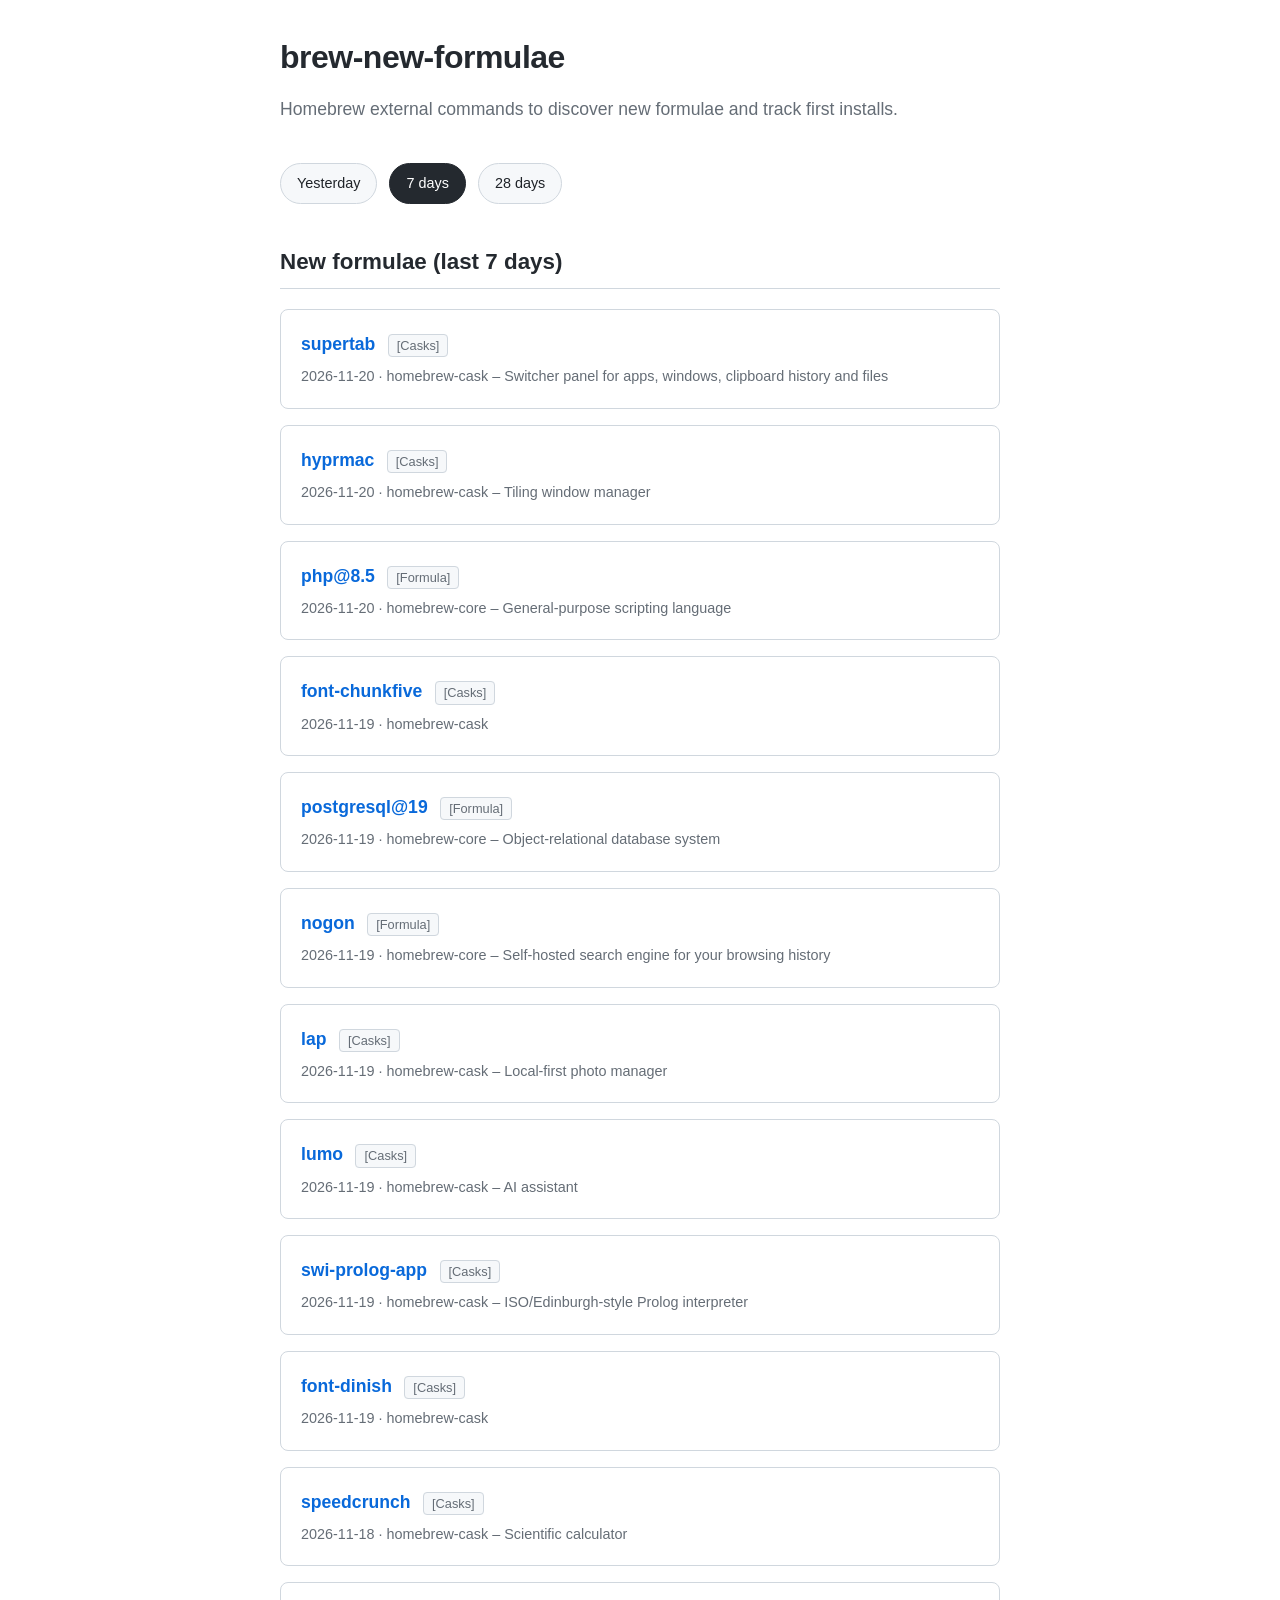
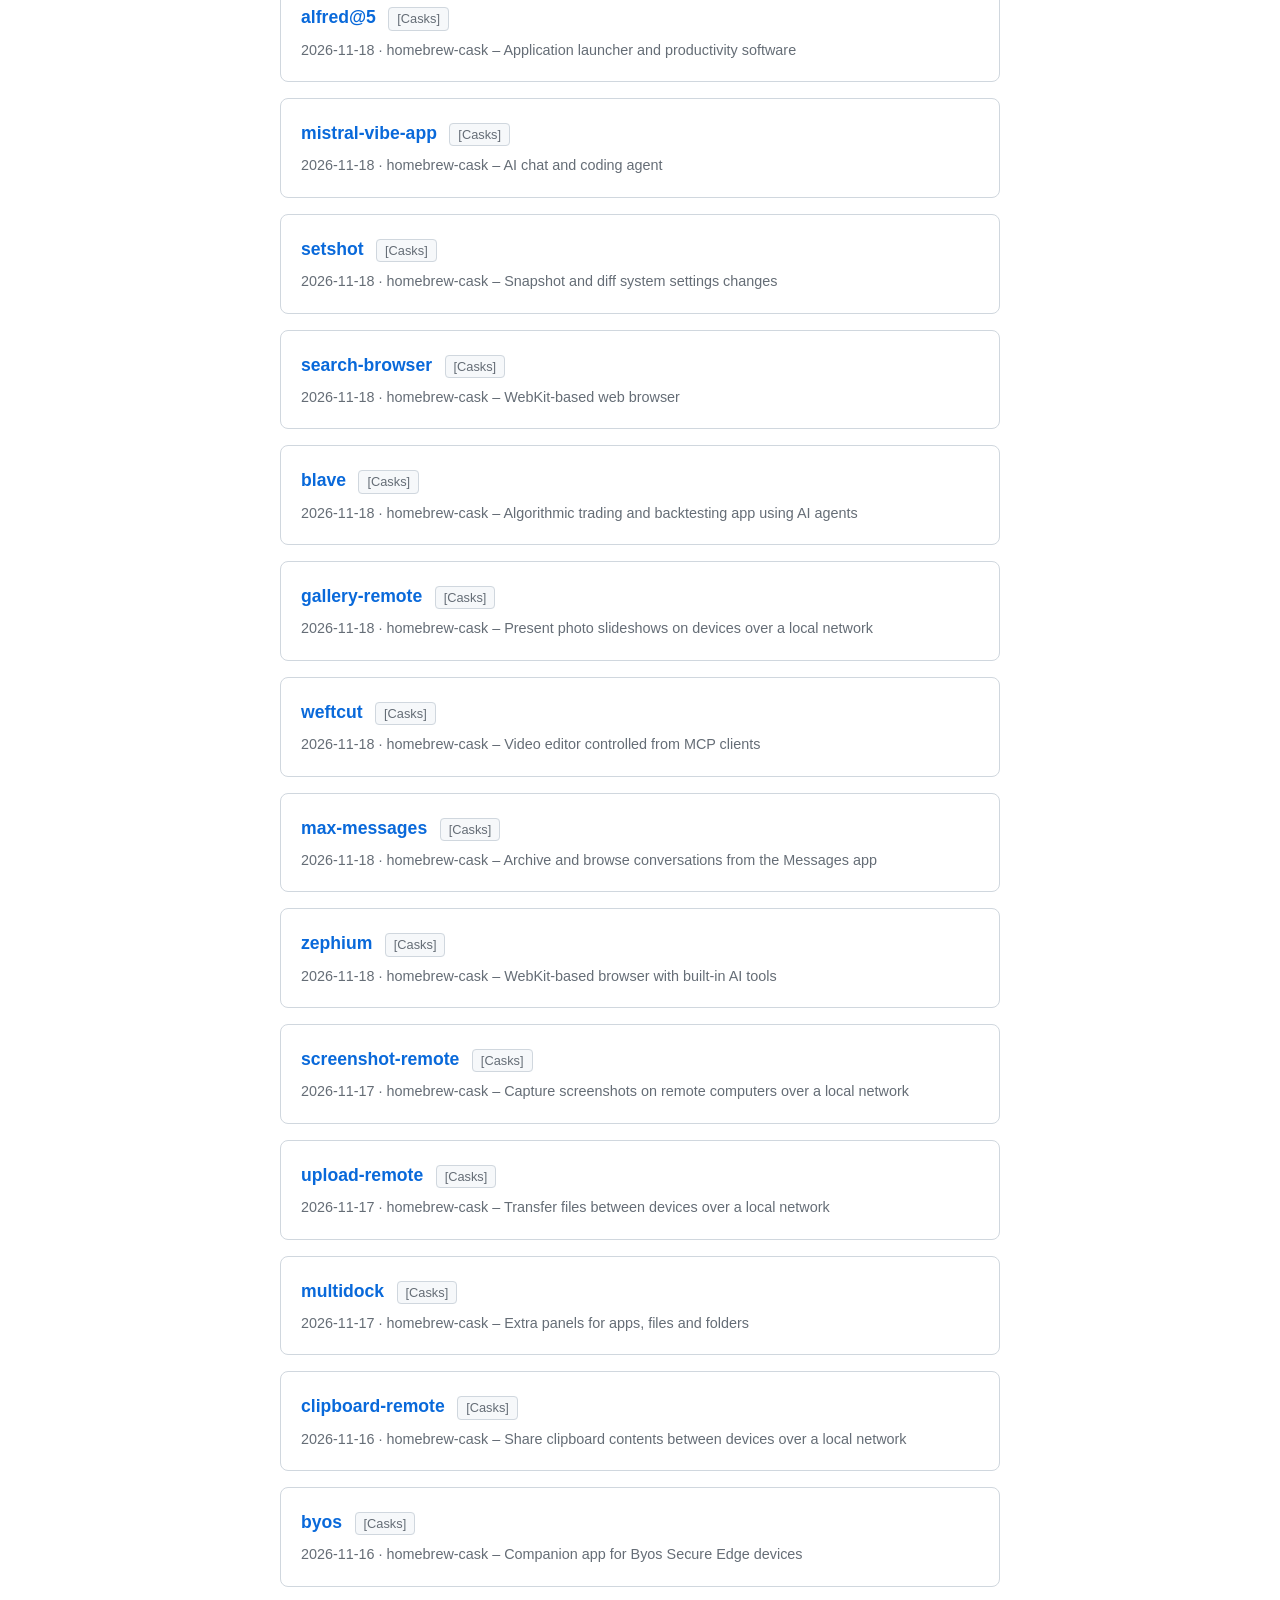
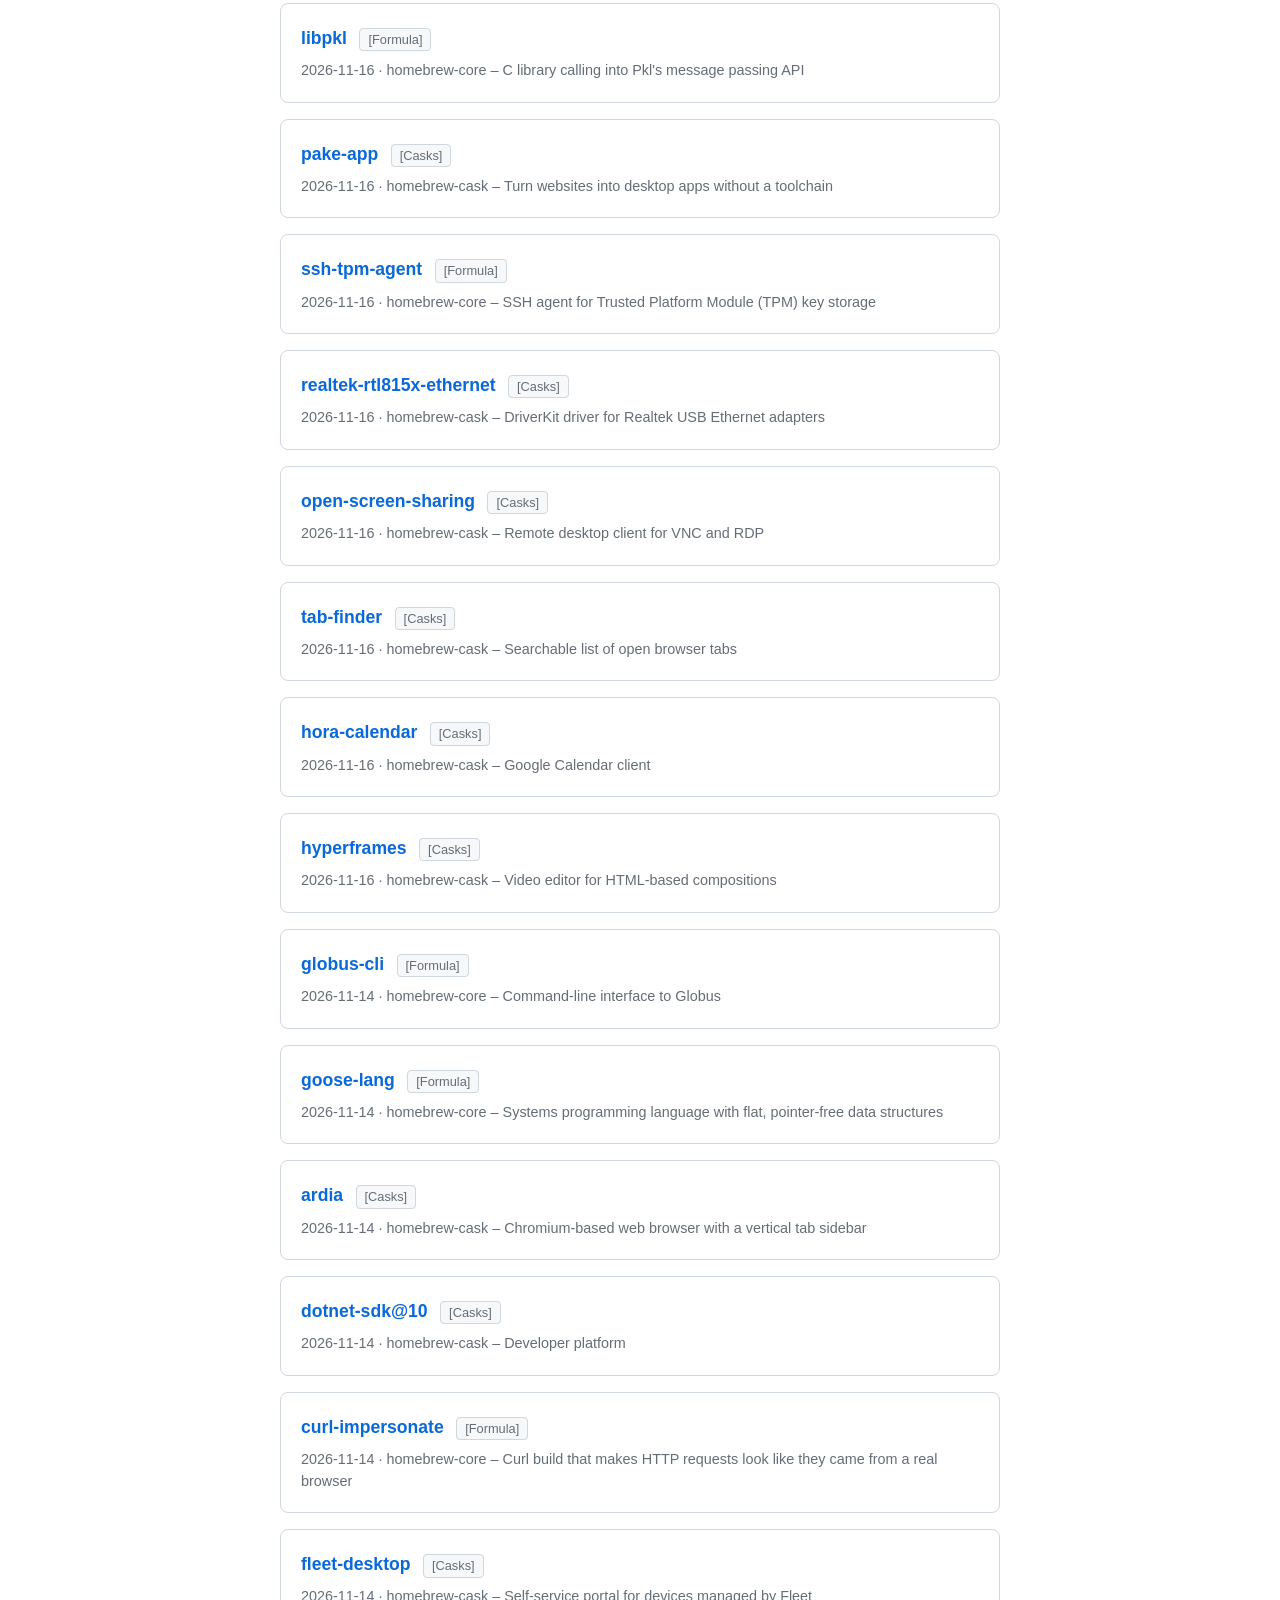
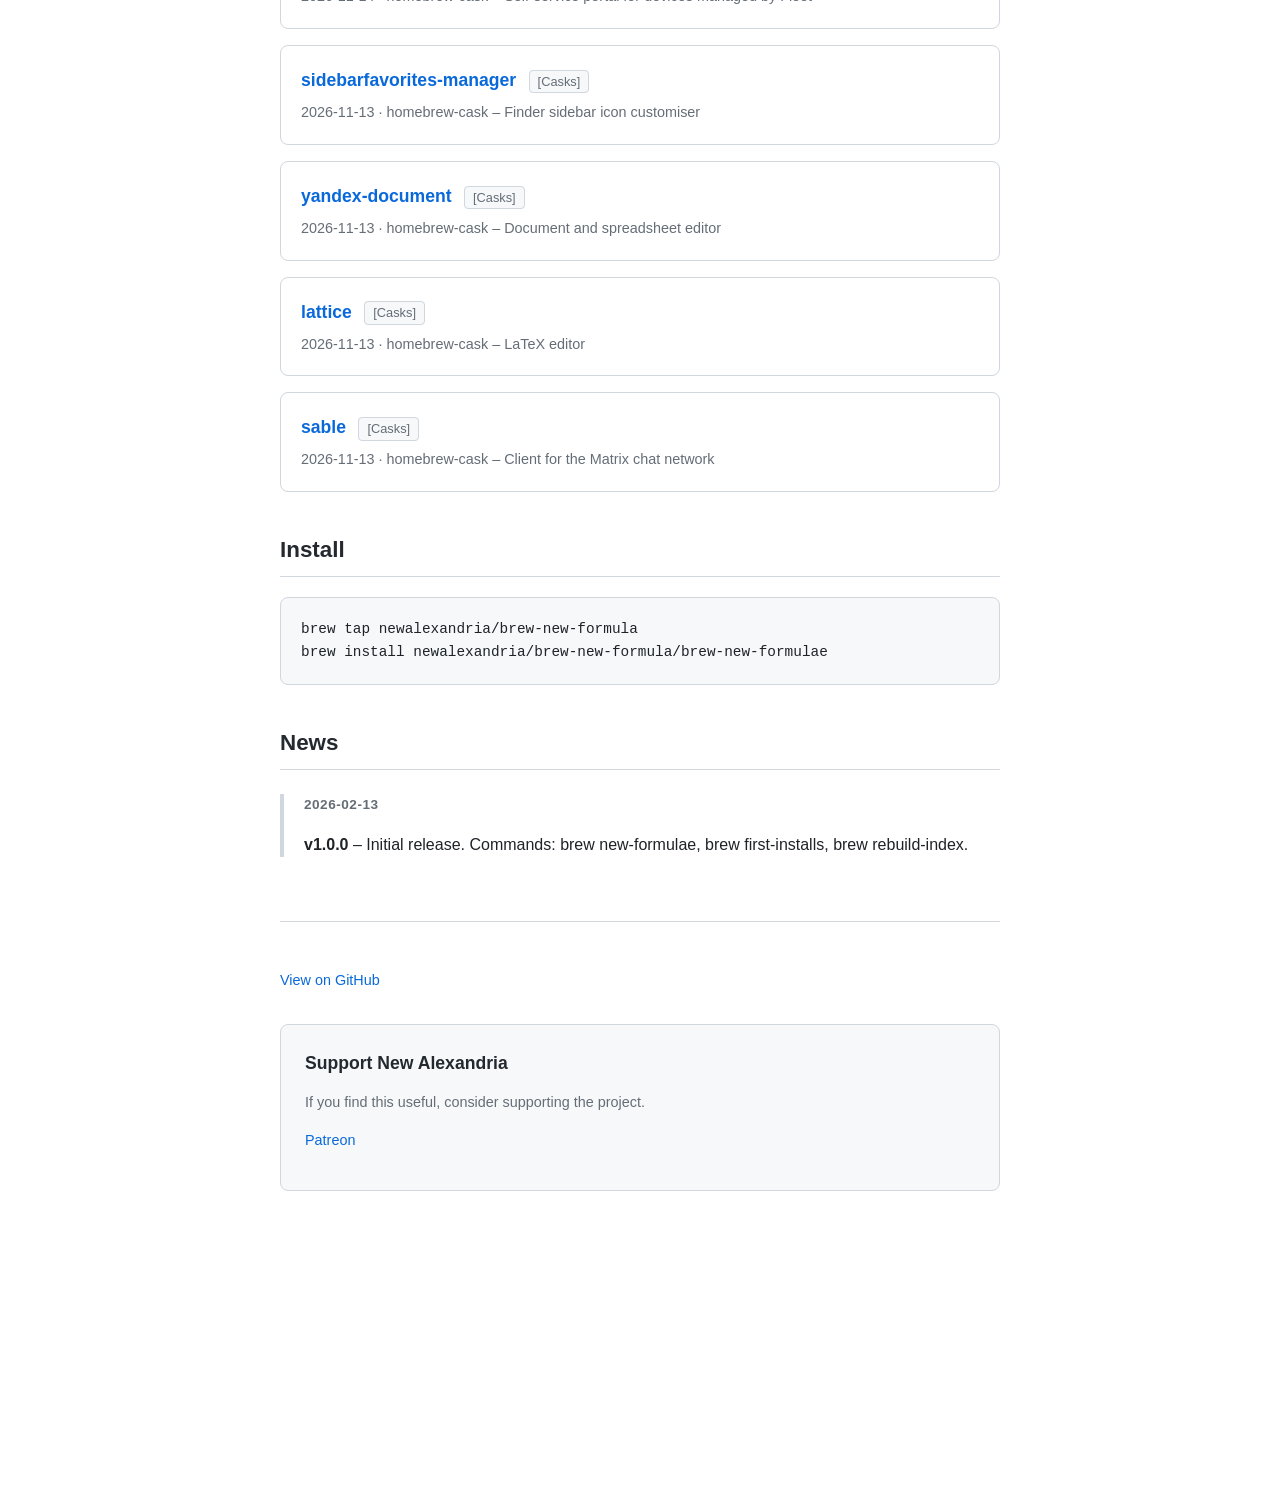
==== docs/index.html @ fc730d13 "chore(docs): rebuild microsite pages (7d / 28d / yesterday)" ====
<!DOCTYPE html>
<html lang="en">
<head>
  <meta charset="UTF-8">
  <meta name="viewport" content="width=device-width, initial-scale=1.0">
  <title>New formulae (last 7 days) – brew-new-formulae – New Alexandria</title>
  <link rel="alternate" type="application/rss+xml" title="brew-new-formulae News" href="feed.xml">
  <link rel="stylesheet" href="style.css">
</head>
<body>
  <div class="container">
    <header>
      <h1>brew-new-formulae</h1>
      <p class="subtitle">Homebrew external commands to discover new formulae and track first installs.</p>
    </header>

    <nav class="nav" aria-label="New formulae by period">
      <a href="yesterday.html">Yesterday</a>
      <a href="index.html" aria-current="page">7 days</a>
      <a href="28-days.html">28 days</a>
    </nav>

    <h2>New formulae (last 7 days)</h2>
    <div class="formula-list">
      <div class="formula-item"><a href="https://noteifyapp.com/supertab/" class="formula-name" rel="noopener noreferrer">supertab</a> <a href="https://github.com/Homebrew/homebrew-cask" class="formula-tap" rel="noopener noreferrer">[Casks]</a><div class="formula-meta">2026-11-20 · homebrew-cask – Switcher panel for apps, windows, clipboard history and files</div></div>
<div class="formula-item"><a href="https://hyprmac.app/" class="formula-name" rel="noopener noreferrer">hyprmac</a> <a href="https://github.com/Homebrew/homebrew-cask" class="formula-tap" rel="noopener noreferrer">[Casks]</a><div class="formula-meta">2026-11-20 · homebrew-cask – Tiling window manager</div></div>
<div class="formula-item"><a href="https://www.php.net/" class="formula-name" rel="noopener noreferrer">php@8.5</a> <a href="https://github.com/Homebrew/homebrew-core" class="formula-tap" rel="noopener noreferrer">[Formula]</a><div class="formula-meta">2026-11-20 · homebrew-core – General-purpose scripting language</div></div>
<div class="formula-item"><a href="https://www.theleagueofmoveabletype.com/chunk" class="formula-name" rel="noopener noreferrer">font-chunkfive</a> <a href="https://github.com/Homebrew/homebrew-cask" class="formula-tap" rel="noopener noreferrer">[Casks]</a><div class="formula-meta">2026-11-19 · homebrew-cask</div></div>
<div class="formula-item"><a href="https://www.postgresql.org/" class="formula-name" rel="noopener noreferrer">postgresql@19</a> <a href="https://github.com/Homebrew/homebrew-core" class="formula-tap" rel="noopener noreferrer">[Formula]</a><div class="formula-meta">2026-11-19 · homebrew-core – Object-relational database system</div></div>
<div class="formula-item"><a href="https://nogon.eu/" class="formula-name" rel="noopener noreferrer">nogon</a> <a href="https://github.com/Homebrew/homebrew-core" class="formula-tap" rel="noopener noreferrer">[Formula]</a><div class="formula-meta">2026-11-19 · homebrew-core – Self-hosted search engine for your browsing history</div></div>
<div class="formula-item"><a href="https://julyx10.github.io/lap/" class="formula-name" rel="noopener noreferrer">lap</a> <a href="https://github.com/Homebrew/homebrew-cask" class="formula-tap" rel="noopener noreferrer">[Casks]</a><div class="formula-meta">2026-11-19 · homebrew-cask – Local-first photo manager</div></div>
<div class="formula-item"><a href="https://proton.me/lumo" class="formula-name" rel="noopener noreferrer">lumo</a> <a href="https://github.com/Homebrew/homebrew-cask" class="formula-tap" rel="noopener noreferrer">[Casks]</a><div class="formula-meta">2026-11-19 · homebrew-cask – AI assistant</div></div>
<div class="formula-item"><a href="https://www.swi-prolog.org/" class="formula-name" rel="noopener noreferrer">swi-prolog-app</a> <a href="https://github.com/Homebrew/homebrew-cask" class="formula-tap" rel="noopener noreferrer">[Casks]</a><div class="formula-meta">2026-11-19 · homebrew-cask – ISO/Edinburgh-style Prolog interpreter</div></div>
<div class="formula-item"><a href="https://github.com/playbeing/dinish" class="formula-name" rel="noopener noreferrer">font-dinish</a> <a href="https://github.com/Homebrew/homebrew-cask" class="formula-tap" rel="noopener noreferrer">[Casks]</a><div class="formula-meta">2026-11-19 · homebrew-cask</div></div>
<div class="formula-item"><a href="https://speedcrunch.org/" class="formula-name" rel="noopener noreferrer">speedcrunch</a> <a href="https://github.com/Homebrew/homebrew-cask" class="formula-tap" rel="noopener noreferrer">[Casks]</a><div class="formula-meta">2026-11-18 · homebrew-cask – Scientific calculator</div></div>
<div class="formula-item"><a href="https://www.alfredapp.com/" class="formula-name" rel="noopener noreferrer">alfred@5</a> <a href="https://github.com/Homebrew/homebrew-cask" class="formula-tap" rel="noopener noreferrer">[Casks]</a><div class="formula-meta">2026-11-18 · homebrew-cask – Application launcher and productivity software</div></div>
<div class="formula-item"><a href="https://mistral.ai/products/vibe/" class="formula-name" rel="noopener noreferrer">mistral-vibe-app</a> <a href="https://github.com/Homebrew/homebrew-cask" class="formula-tap" rel="noopener noreferrer">[Casks]</a><div class="formula-meta">2026-11-18 · homebrew-cask – AI chat and coding agent</div></div>
<div class="formula-item"><a href="https://tidbits.com/setshot/" class="formula-name" rel="noopener noreferrer">setshot</a> <a href="https://github.com/Homebrew/homebrew-cask" class="formula-tap" rel="noopener noreferrer">[Casks]</a><div class="formula-meta">2026-11-18 · homebrew-cask – Snapshot and diff system settings changes</div></div>
<div class="formula-item"><a href="https://officecommun.com/search" class="formula-name" rel="noopener noreferrer">search-browser</a> <a href="https://github.com/Homebrew/homebrew-cask" class="formula-tap" rel="noopener noreferrer">[Casks]</a><div class="formula-meta">2026-11-18 · homebrew-cask – WebKit-based web browser</div></div>
<div class="formula-item"><a href="https://blave.org/" class="formula-name" rel="noopener noreferrer">blave</a> <a href="https://github.com/Homebrew/homebrew-cask" class="formula-tap" rel="noopener noreferrer">[Casks]</a><div class="formula-meta">2026-11-18 · homebrew-cask – Algorithmic trading and backtesting app using AI agents</div></div>
<div class="formula-item"><a href="https://www.ntwind.com/remote/gallery.html" class="formula-name" rel="noopener noreferrer">gallery-remote</a> <a href="https://github.com/Homebrew/homebrew-cask" class="formula-tap" rel="noopener noreferrer">[Casks]</a><div class="formula-meta">2026-11-18 · homebrew-cask – Present photo slideshows on devices over a local network</div></div>
<div class="formula-item"><a href="https://weftcut.com/" class="formula-name" rel="noopener noreferrer">weftcut</a> <a href="https://github.com/Homebrew/homebrew-cask" class="formula-tap" rel="noopener noreferrer">[Casks]</a><div class="formula-meta">2026-11-18 · homebrew-cask – Video editor controlled from MCP clients</div></div>
<div class="formula-item"><a href="https://www.mothsoftware.com/content/content/maxmessages.php" class="formula-name" rel="noopener noreferrer">max-messages</a> <a href="https://github.com/Homebrew/homebrew-cask" class="formula-tap" rel="noopener noreferrer">[Casks]</a><div class="formula-meta">2026-11-18 · homebrew-cask – Archive and browse conversations from the Messages app</div></div>
<div class="formula-item"><a href="https://zephium.app/" class="formula-name" rel="noopener noreferrer">zephium</a> <a href="https://github.com/Homebrew/homebrew-cask" class="formula-tap" rel="noopener noreferrer">[Casks]</a><div class="formula-meta">2026-11-18 · homebrew-cask – WebKit-based browser with built-in AI tools</div></div>
<div class="formula-item"><a href="https://www.ntwind.com/remote/screenshot.html" class="formula-name" rel="noopener noreferrer">screenshot-remote</a> <a href="https://github.com/Homebrew/homebrew-cask" class="formula-tap" rel="noopener noreferrer">[Casks]</a><div class="formula-meta">2026-11-17 · homebrew-cask – Capture screenshots on remote computers over a local network</div></div>
<div class="formula-item"><a href="https://www.ntwind.com/remote/upload.html" class="formula-name" rel="noopener noreferrer">upload-remote</a> <a href="https://github.com/Homebrew/homebrew-cask" class="formula-tap" rel="noopener noreferrer">[Casks]</a><div class="formula-meta">2026-11-17 · homebrew-cask – Transfer files between devices over a local network</div></div>
<div class="formula-item"><a href="https://noteifyapp.com/multidock/" class="formula-name" rel="noopener noreferrer">multidock</a> <a href="https://github.com/Homebrew/homebrew-cask" class="formula-tap" rel="noopener noreferrer">[Casks]</a><div class="formula-meta">2026-11-17 · homebrew-cask – Extra panels for apps, files and folders</div></div>
<div class="formula-item"><a href="https://www.ntwind.com/remote/clipboard.html" class="formula-name" rel="noopener noreferrer">clipboard-remote</a> <a href="https://github.com/Homebrew/homebrew-cask" class="formula-tap" rel="noopener noreferrer">[Casks]</a><div class="formula-meta">2026-11-16 · homebrew-cask – Share clipboard contents between devices over a local network</div></div>
<div class="formula-item"><a href="https://www.byos.io/" class="formula-name" rel="noopener noreferrer">byos</a> <a href="https://github.com/Homebrew/homebrew-cask" class="formula-tap" rel="noopener noreferrer">[Casks]</a><div class="formula-meta">2026-11-16 · homebrew-cask – Companion app for Byos Secure Edge devices</div></div>
<div class="formula-item"><a href="https://pkl-lang.org/main/current/libpkl/index.html" class="formula-name" rel="noopener noreferrer">libpkl</a> <a href="https://github.com/Homebrew/homebrew-core" class="formula-tap" rel="noopener noreferrer">[Formula]</a><div class="formula-meta">2026-11-16 · homebrew-core – C library calling into Pkl&#x27;s message passing API</div></div>
<div class="formula-item"><a href="https://pake.run/" class="formula-name" rel="noopener noreferrer">pake-app</a> <a href="https://github.com/Homebrew/homebrew-cask" class="formula-tap" rel="noopener noreferrer">[Casks]</a><div class="formula-meta">2026-11-16 · homebrew-cask – Turn websites into desktop apps without a toolchain</div></div>
<div class="formula-item"><a href="https://github.com/Foxboron/ssh-tpm-agent" class="formula-name" rel="noopener noreferrer">ssh-tpm-agent</a> <a href="https://github.com/Homebrew/homebrew-core" class="formula-tap" rel="noopener noreferrer">[Formula]</a><div class="formula-meta">2026-11-16 · homebrew-core – SSH agent for Trusted Platform Module (TPM) key storage</div></div>
<div class="formula-item"><a href="https://www.realtek.com/Download/List?cate_id=585" class="formula-name" rel="noopener noreferrer">realtek-rtl815x-ethernet</a> <a href="https://github.com/Homebrew/homebrew-cask" class="formula-tap" rel="noopener noreferrer">[Casks]</a><div class="formula-meta">2026-11-16 · homebrew-cask – DriverKit driver for Realtek USB Ethernet adapters</div></div>
<div class="formula-item"><a href="https://github.com/nekohasekai/open-screen-sharing" class="formula-name" rel="noopener noreferrer">open-screen-sharing</a> <a href="https://github.com/Homebrew/homebrew-cask" class="formula-tap" rel="noopener noreferrer">[Casks]</a><div class="formula-meta">2026-11-16 · homebrew-cask – Remote desktop client for VNC and RDP</div></div>
<div class="formula-item"><a href="https://noteifyapp.com/tab-finder/" class="formula-name" rel="noopener noreferrer">tab-finder</a> <a href="https://github.com/Homebrew/homebrew-cask" class="formula-tap" rel="noopener noreferrer">[Casks]</a><div class="formula-meta">2026-11-16 · homebrew-cask – Searchable list of open browser tabs</div></div>
<div class="formula-item"><a href="https://horacal.app/" class="formula-name" rel="noopener noreferrer">hora-calendar</a> <a href="https://github.com/Homebrew/homebrew-cask" class="formula-tap" rel="noopener noreferrer">[Casks]</a><div class="formula-meta">2026-11-16 · homebrew-cask – Google Calendar client</div></div>
<div class="formula-item"><a href="https://hyperframes.heygen.com/" class="formula-name" rel="noopener noreferrer">hyperframes</a> <a href="https://github.com/Homebrew/homebrew-cask" class="formula-tap" rel="noopener noreferrer">[Casks]</a><div class="formula-meta">2026-11-16 · homebrew-cask – Video editor for HTML-based compositions</div></div>
<div class="formula-item"><a href="https://docs.globus.org/cli/" class="formula-name" rel="noopener noreferrer">globus-cli</a> <a href="https://github.com/Homebrew/homebrew-core" class="formula-tap" rel="noopener noreferrer">[Formula]</a><div class="formula-meta">2026-11-14 · homebrew-core – Command-line interface to Globus</div></div>
<div class="formula-item"><a href="https://aardappel.github.io/goose/" class="formula-name" rel="noopener noreferrer">goose-lang</a> <a href="https://github.com/Homebrew/homebrew-core" class="formula-tap" rel="noopener noreferrer">[Formula]</a><div class="formula-meta">2026-11-14 · homebrew-core – Systems programming language with flat, pointer-free data structures</div></div>
<div class="formula-item"><a href="https://ardia.dev/" class="formula-name" rel="noopener noreferrer">ardia</a> <a href="https://github.com/Homebrew/homebrew-cask" class="formula-tap" rel="noopener noreferrer">[Casks]</a><div class="formula-meta">2026-11-14 · homebrew-cask – Chromium-based web browser with a vertical tab sidebar</div></div>
<div class="formula-item"><a href="https://www.microsoft.com/net/core#macos" class="formula-name" rel="noopener noreferrer">dotnet-sdk@10</a> <a href="https://github.com/Homebrew/homebrew-cask" class="formula-tap" rel="noopener noreferrer">[Casks]</a><div class="formula-meta">2026-11-14 · homebrew-cask – Developer platform</div></div>
<div class="formula-item"><a href="https://curl-impersonate.readthedocs.io/" class="formula-name" rel="noopener noreferrer">curl-impersonate</a> <a href="https://github.com/Homebrew/homebrew-core" class="formula-tap" rel="noopener noreferrer">[Formula]</a><div class="formula-meta">2026-11-14 · homebrew-core – Curl build that makes HTTP requests look like they came from a real browser</div></div>
<div class="formula-item"><a href="https://fleetdm.com/guides/fleet-desktop" class="formula-name" rel="noopener noreferrer">fleet-desktop</a> <a href="https://github.com/Homebrew/homebrew-cask" class="formula-tap" rel="noopener noreferrer">[Casks]</a><div class="formula-meta">2026-11-14 · homebrew-cask – Self-service portal for devices managed by Fleet</div></div>
<div class="formula-item"><a href="https://github.com/ivg-design/SidebarFavorites" class="formula-name" rel="noopener noreferrer">sidebarfavorites-manager</a> <a href="https://github.com/Homebrew/homebrew-cask" class="formula-tap" rel="noopener noreferrer">[Casks]</a><div class="formula-meta">2026-11-13 · homebrew-cask – Finder sidebar icon customiser</div></div>
<div class="formula-item"><a href="https://360.yandex.ru/documents/desktop/" class="formula-name" rel="noopener noreferrer">yandex-document</a> <a href="https://github.com/Homebrew/homebrew-cask" class="formula-tap" rel="noopener noreferrer">[Casks]</a><div class="formula-meta">2026-11-13 · homebrew-cask – Document and spreadsheet editor</div></div>
<div class="formula-item"><a href="https://leo1oel.github.io/lattice/" class="formula-name" rel="noopener noreferrer">lattice</a> <a href="https://github.com/Homebrew/homebrew-cask" class="formula-tap" rel="noopener noreferrer">[Casks]</a><div class="formula-meta">2026-11-13 · homebrew-cask – LaTeX editor</div></div>
<div class="formula-item"><a href="https://sable.moe/" class="formula-name" rel="noopener noreferrer">sable</a> <a href="https://github.com/Homebrew/homebrew-cask" class="formula-tap" rel="noopener noreferrer">[Casks]</a><div class="formula-meta">2026-11-13 · homebrew-cask – Client for the Matrix chat network</div></div>
    </div>

    <h2>Install</h2>
    <pre><code>brew tap newalexandria/brew-new-formula
brew install newalexandria/brew-new-formula/brew-new-formulae</code></pre>

    <h2>News</h2>
    <div class="news-item">
      <span class="news-date">2026-02-13</span>
      <p><strong>v1.0.0</strong> – Initial release. Commands: <code>brew new-formulae</code>, <code>brew first-installs</code>, <code>brew rebuild-index</code>.</p>
    </div>

    <div class="footer">
      <p><a href="https://github.com/NewAlexandria/homebrew-brew-new-formula">View on GitHub</a></p>

      <div class="donate">
        <h3>Support New Alexandria</h3>
        <p>If you find this useful, consider supporting the project.</p>
        <p><a href="https://patreon.com/NewAlexandria">Patreon</a></p>
      </div>

      <div class="sponsor-card">
        <iframe src="https://github.com/sponsors/NewAlexandria/card" title="Sponsor NewAlexandria" height="225" width="600" style="border: 0; max-width: 100%;"></iframe>
      </div>
    </div>
  </div>
</body>
</html>
---- docs/style.css ----
:root {
  --bg-color: #ffffff;
  --text-color: #1f2328;
  --link-color: #0969da;
  --border-color: #d0d7de;
  --card-bg: #ffffff;
  --card-hover-bg: #f6f8fa;
  --meta-color: #656d76;
  --nav-bg: #f6f8fa;
  --nav-border: #d0d7de;
  --accent-color: #24292f;
}

@media (prefers-color-scheme: dark) {
  :root {
    --bg-color: #0d1117;
    --text-color: #c9d1d9;
    --link-color: #58a6ff;
    --border-color: #30363d;
    --card-bg: #161b22;
    --card-hover-bg: #21262d;
    --meta-color: #8b949e;
    --nav-bg: #161b22;
    --nav-border: #30363d;
    --accent-color: #f0f6fc;
  }
}

body {
  font-family: -apple-system, BlinkMacSystemFont, "Segoe UI", Helvetica, Arial, sans-serif, "Apple Color Emoji", "Segoe UI Emoji";
  background-color: var(--bg-color);
  color: var(--text-color);
  line-height: 1.6;
  margin: 0;
  padding: 0;
}

.container {
  max-width: 720px;
  margin: 0 auto;
  padding: 2rem 1.5rem;
}

header {
  margin-bottom: 2.5rem;
}

h1 {
  font-size: 2rem;
  font-weight: 600;
  margin: 0 0 0.75rem 0;
  color: var(--accent-color);
  letter-spacing: -0.5px;
}

.subtitle {
  font-size: 1.1rem;
  color: var(--meta-color);
  margin: 0;
}

h2 {
  font-size: 1.4rem;
  font-weight: 600;
  margin-top: 2.5rem;
  margin-bottom: 1.25rem;
  color: var(--accent-color);
  border-bottom: 1px solid var(--border-color);
  padding-bottom: 0.5rem;
}

a {
  color: var(--link-color);
  text-decoration: none;
}

a:hover {
  text-decoration: underline;
}

.nav {
  display: flex;
  gap: 0.75rem;
  margin: 2rem 0;
}

.nav a {
  padding: 0.5rem 1rem;
  border-radius: 2rem;
  background-color: var(--nav-bg);
  border: 1px solid var(--nav-border);
  color: var(--text-color);
  font-size: 0.9rem;
  font-weight: 500;
  transition: all 0.2s ease;
}

.nav a:hover {
  background-color: var(--card-hover-bg);
  border-color: var(--meta-color);
  text-decoration: none;
}

.nav a[aria-current="page"] {
  background-color: var(--accent-color);
  color: var(--bg-color);
  border-color: var(--accent-color);
}

.formula-item {
  background-color: var(--card-bg);
  border: 1px solid var(--border-color);
  border-radius: 8px;
  padding: 1.25rem;
  margin-bottom: 1rem;
  transition: box-shadow 0.2s, border-color 0.2s;
}

.formula-item:hover {
  border-color: var(--meta-color);
  box-shadow: 0 4px 12px rgba(0,0,0,0.05);
}

.formula-name {
  font-weight: 600;
  font-size: 1.1rem;
  color: var(--link-color);
}

.formula-tap {
  font-size: 0.8rem;
  color: var(--meta-color);
  margin-left: 0.5rem;
  background: var(--nav-bg);
  padding: 0.2rem 0.5rem;
  border-radius: 4px;
  border: 1px solid var(--border-color);
}

.formula-tap:hover {
  text-decoration: none;
  border-color: var(--meta-color);
}

.formula-meta {
  font-size: 0.9rem;
  color: var(--meta-color);
  margin-top: 0.5rem;
  line-height: 1.5;
}

pre {
  background-color: var(--nav-bg);
  border: 1px solid var(--border-color);
  padding: 1.25rem;
  border-radius: 8px;
  overflow-x: auto;
  font-family: ui-monospace, SFMono-Regular, SF Mono, Menlo, Consolas, Liberation Mono, monospace;
  font-size: 0.9rem;
  margin: 0;
}

code {
  font-family: inherit;
}

.news-item {
  border-left: 4px solid var(--border-color);
  padding-left: 1.25rem;
  margin: 1.5rem 0;
}

.news-date {
  font-weight: 600;
  color: var(--meta-color);
  font-size: 0.85rem;
  display: block;
  margin-bottom: 0.25rem;
  text-transform: uppercase;
  letter-spacing: 0.5px;
}

.footer {
  margin-top: 4rem;
  padding-top: 2rem;
  border-top: 1px solid var(--border-color);
  color: var(--meta-color);
  font-size: 0.9rem;
}

.donate {
  background-color: var(--card-hover-bg);
  padding: 1.5rem;
  border-radius: 8px;
  margin-top: 2rem;
  border: 1px solid var(--border-color);
}

.donate h3 {
  margin-top: 0;
  font-size: 1.1rem;
  margin-bottom: 0.5rem;
  color: var(--accent-color);
}

.sponsor-card {
  margin-top: 2rem;
  border-radius: 8px;
  overflow: hidden;
}
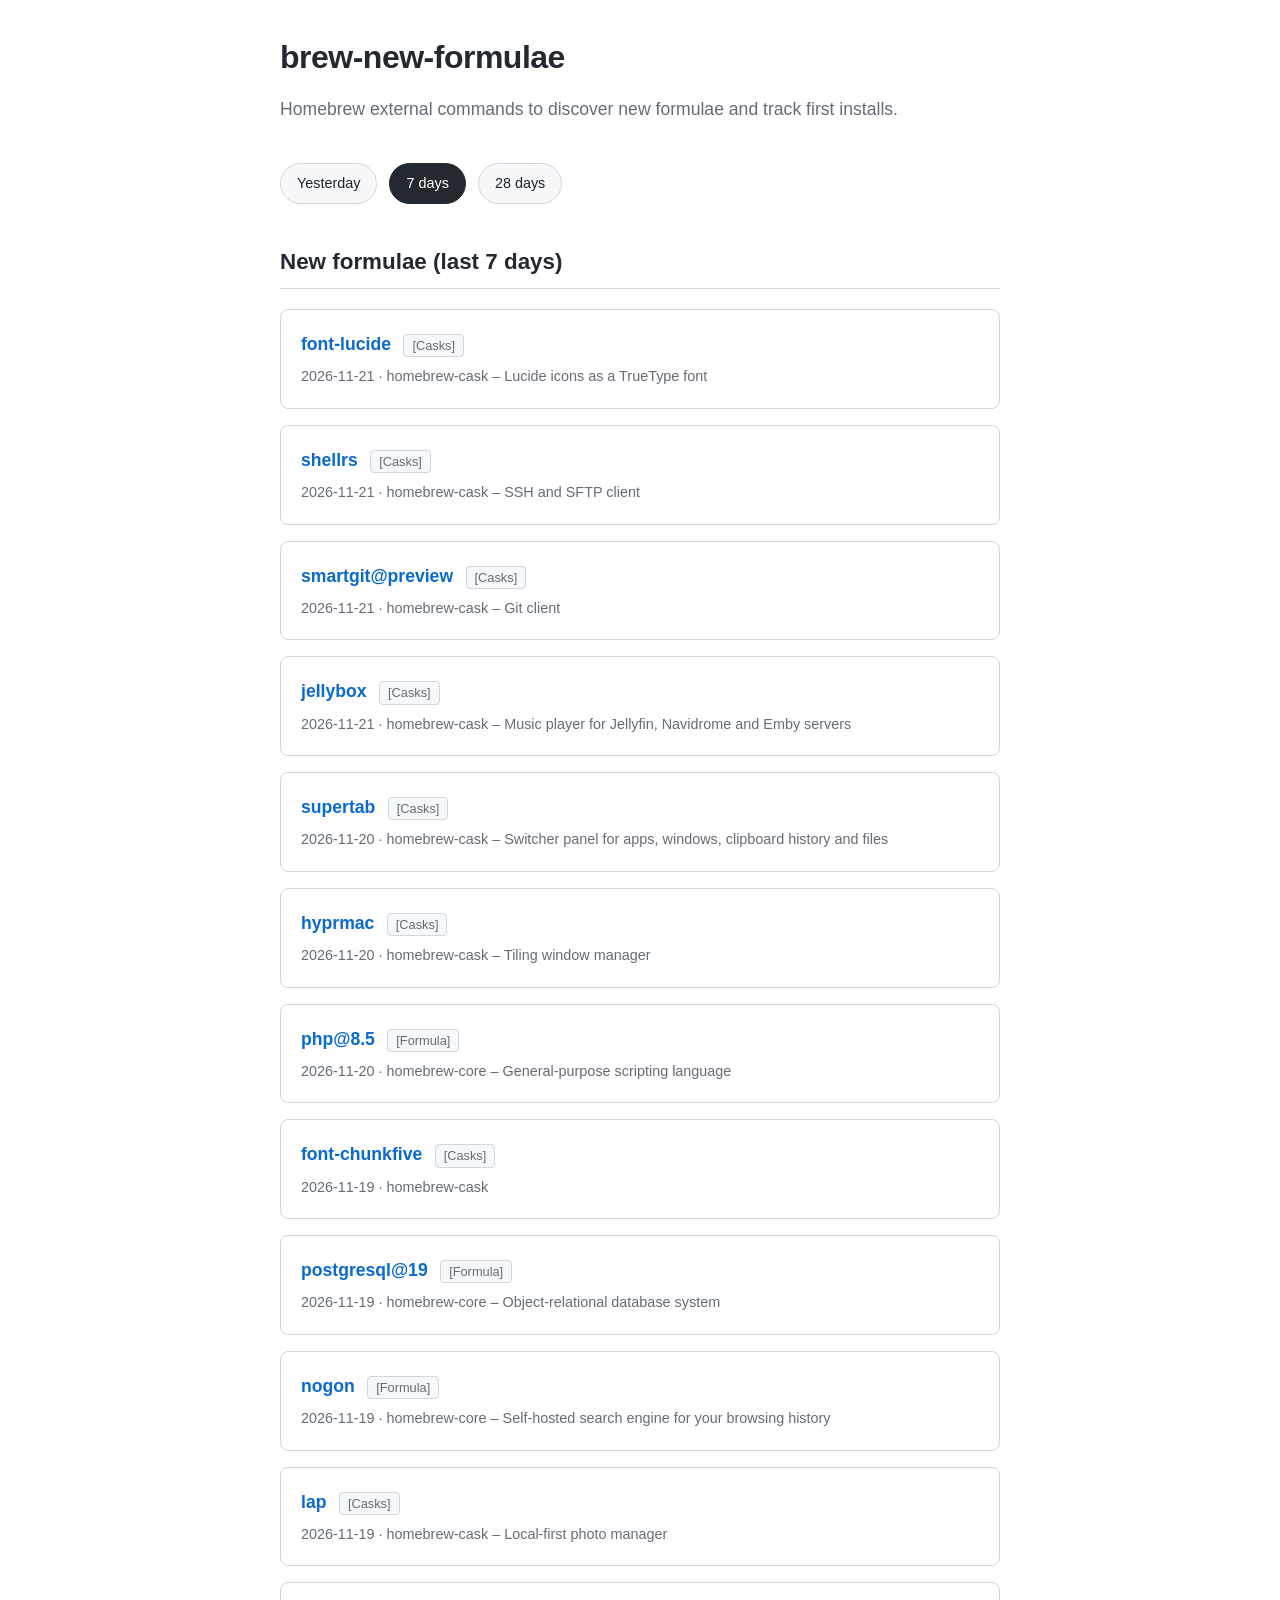
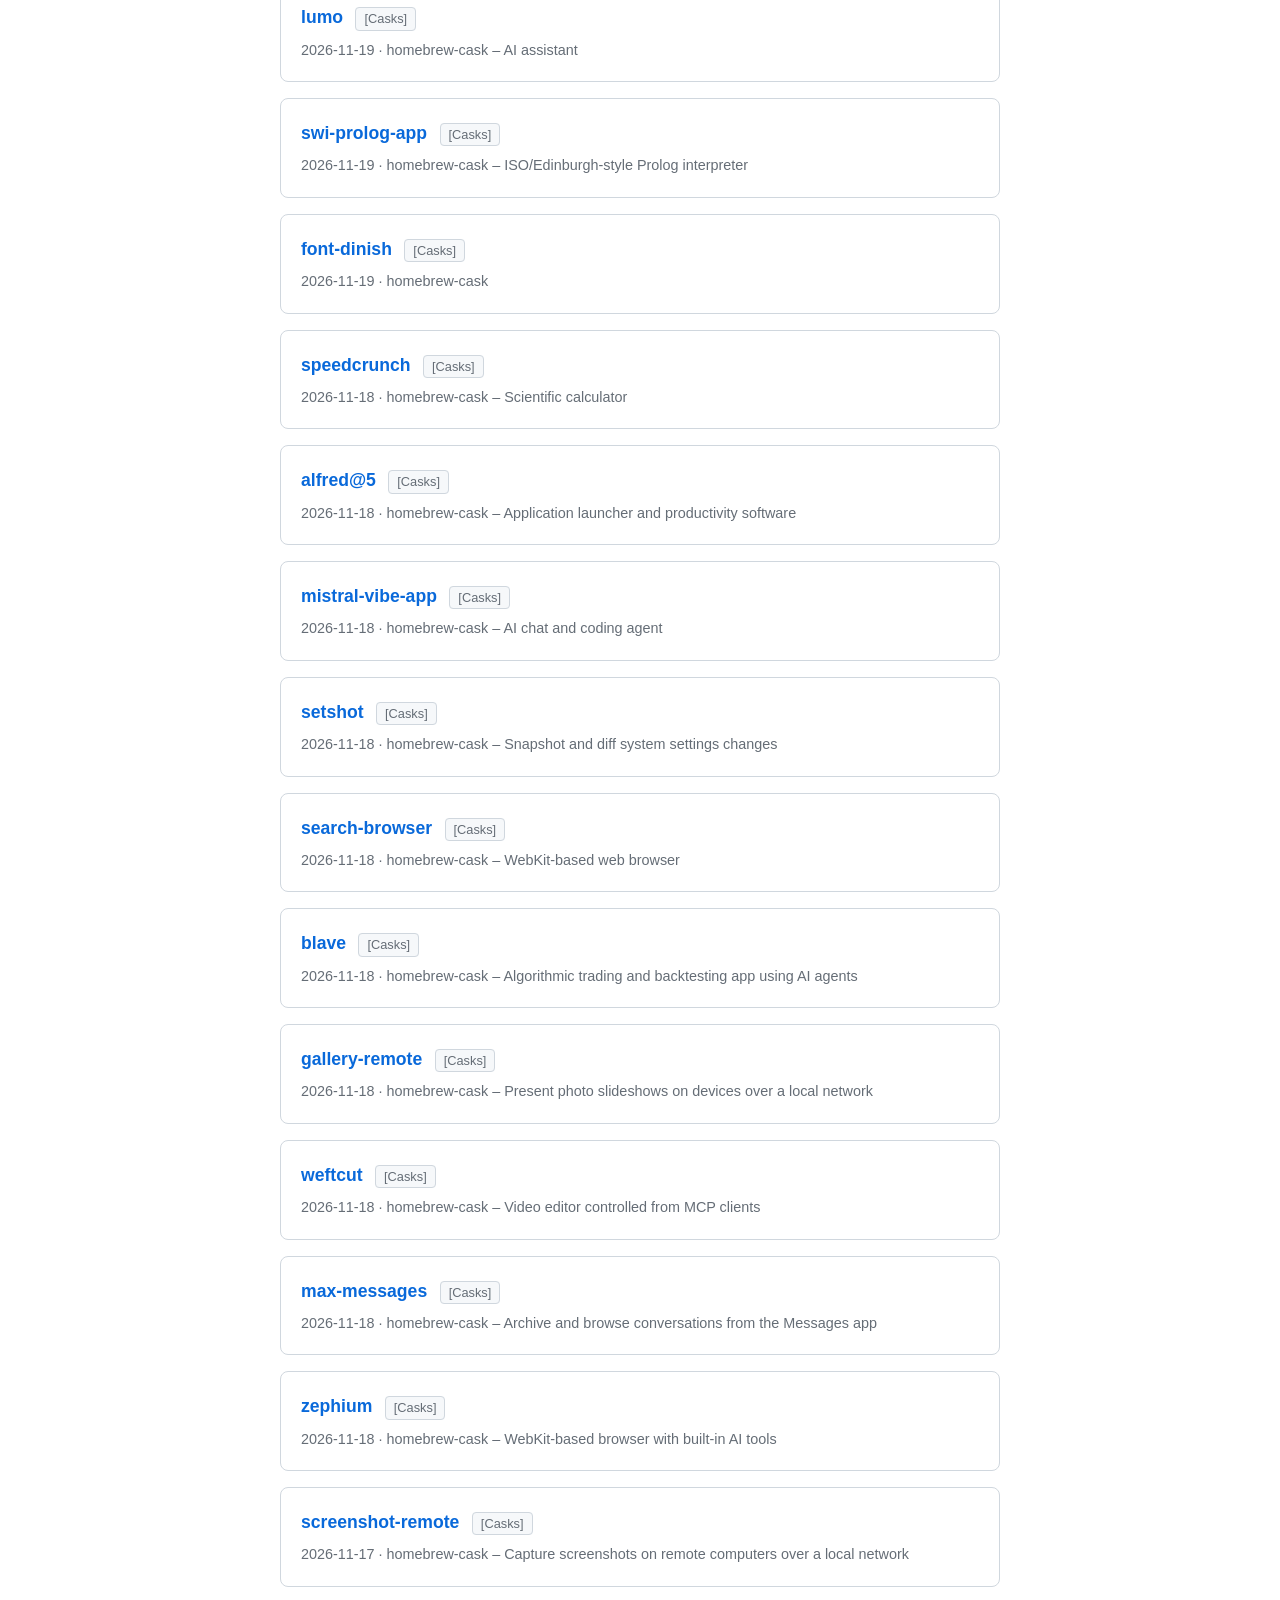
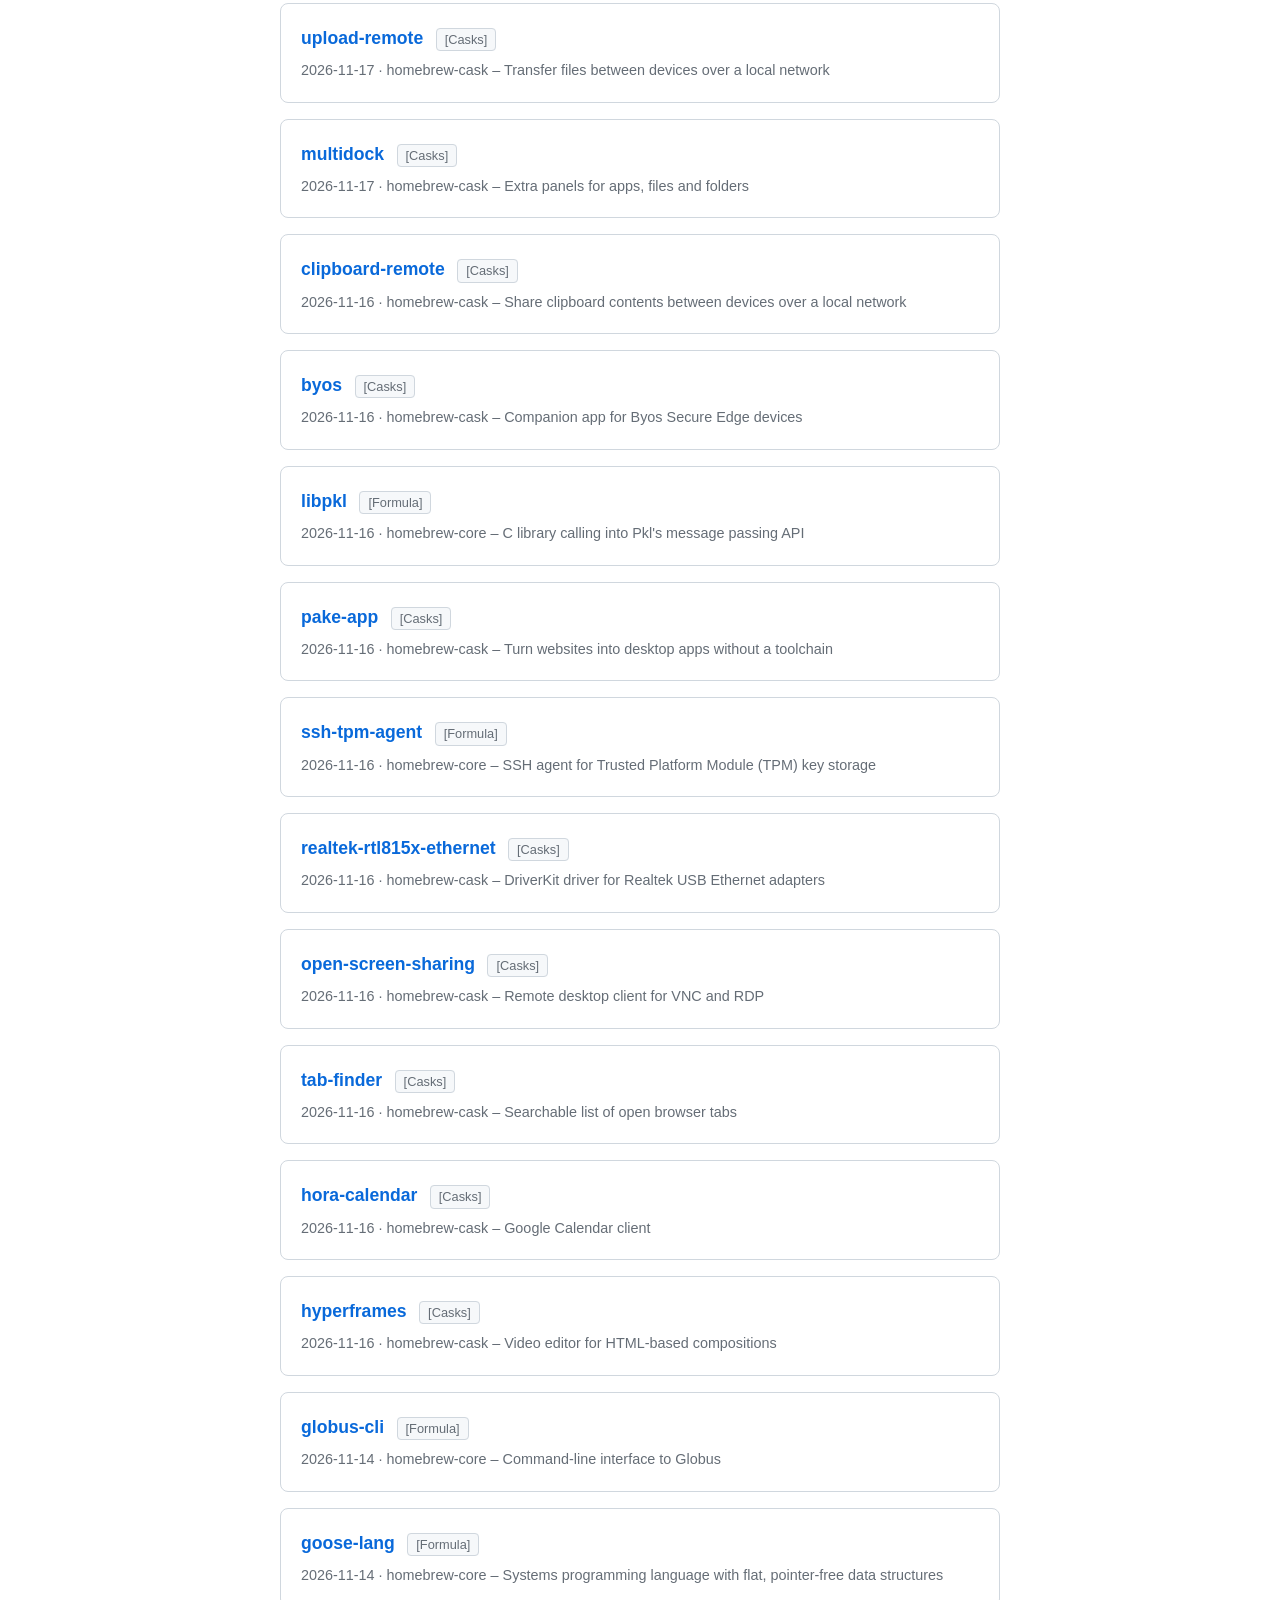
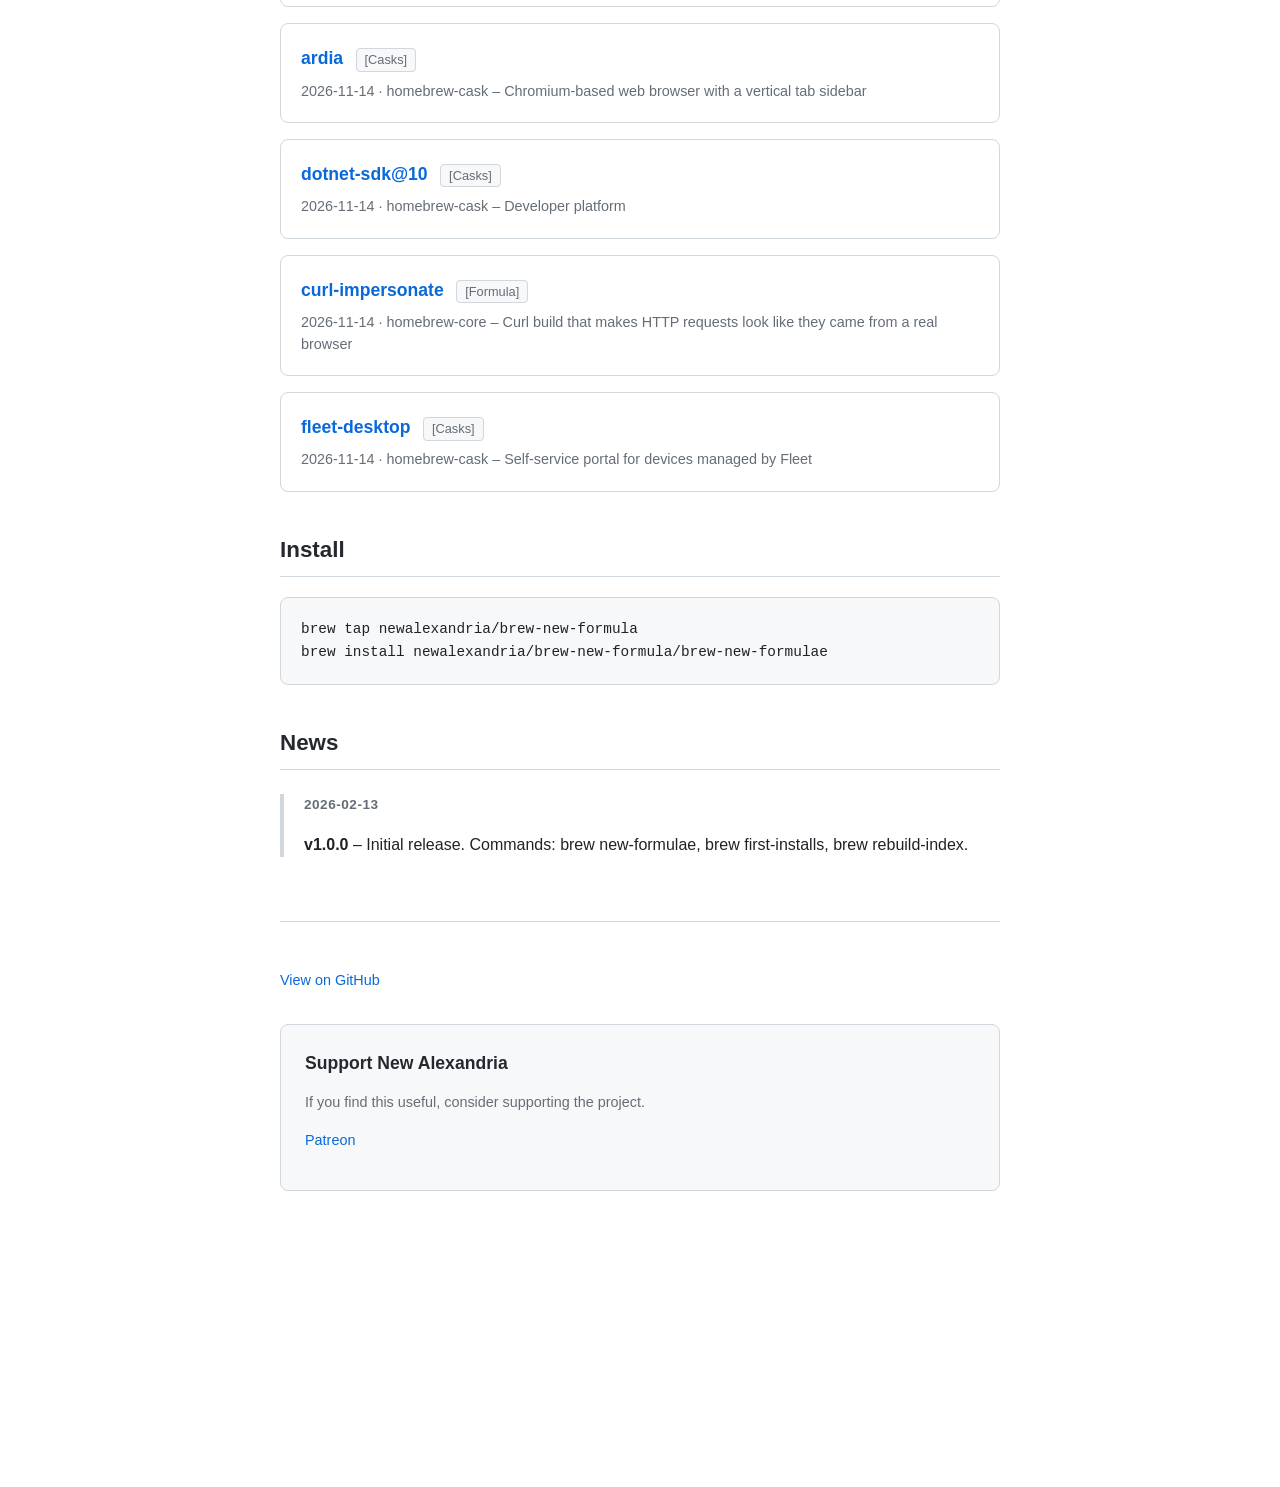
==== commit 17c1f247: "chore(docs): rebuild microsite pages (7d / 28d / yesterday)" ====
--- a/docs/index.html
+++ b/docs/index.html
@@ -22,7 +22,11 @@
 
     <h2>New formulae (last 7 days)</h2>
     <div class="formula-list">
-      <div class="formula-item"><a href="https://noteifyapp.com/supertab/" class="formula-name" rel="noopener noreferrer">supertab</a> <a href="https://github.com/Homebrew/homebrew-cask" class="formula-tap" rel="noopener noreferrer">[Casks]</a><div class="formula-meta">2026-11-20 · homebrew-cask – Switcher panel for apps, windows, clipboard history and files</div></div>
+      <div class="formula-item"><a href="https://lucide.dev/" class="formula-name" rel="noopener noreferrer">font-lucide</a> <a href="https://github.com/Homebrew/homebrew-cask" class="formula-tap" rel="noopener noreferrer">[Casks]</a><div class="formula-meta">2026-11-21 · homebrew-cask – Lucide icons as a TrueType font</div></div>
+<div class="formula-item"><a href="https://shellrs.com/" class="formula-name" rel="noopener noreferrer">shellrs</a> <a href="https://github.com/Homebrew/homebrew-cask" class="formula-tap" rel="noopener noreferrer">[Casks]</a><div class="formula-meta">2026-11-21 · homebrew-cask – SSH and SFTP client</div></div>
+<div class="formula-item"><a href="https://www.smartgit.dev/" class="formula-name" rel="noopener noreferrer">smartgit@preview</a> <a href="https://github.com/Homebrew/homebrew-cask" class="formula-tap" rel="noopener noreferrer">[Casks]</a><div class="formula-meta">2026-11-21 · homebrew-cask – Git client</div></div>
+<div class="formula-item"><a href="https://jellybox.app/" class="formula-name" rel="noopener noreferrer">jellybox</a> <a href="https://github.com/Homebrew/homebrew-cask" class="formula-tap" rel="noopener noreferrer">[Casks]</a><div class="formula-meta">2026-11-21 · homebrew-cask – Music player for Jellyfin, Navidrome and Emby servers</div></div>
+<div class="formula-item"><a href="https://noteifyapp.com/supertab/" class="formula-name" rel="noopener noreferrer">supertab</a> <a href="https://github.com/Homebrew/homebrew-cask" class="formula-tap" rel="noopener noreferrer">[Casks]</a><div class="formula-meta">2026-11-20 · homebrew-cask – Switcher panel for apps, windows, clipboard history and files</div></div>
 <div class="formula-item"><a href="https://hyprmac.app/" class="formula-name" rel="noopener noreferrer">hyprmac</a> <a href="https://github.com/Homebrew/homebrew-cask" class="formula-tap" rel="noopener noreferrer">[Casks]</a><div class="formula-meta">2026-11-20 · homebrew-cask – Tiling window manager</div></div>
 <div class="formula-item"><a href="https://www.php.net/" class="formula-name" rel="noopener noreferrer">php@8.5</a> <a href="https://github.com/Homebrew/homebrew-core" class="formula-tap" rel="noopener noreferrer">[Formula]</a><div class="formula-meta">2026-11-20 · homebrew-core – General-purpose scripting language</div></div>
 <div class="formula-item"><a href="https://www.theleagueofmoveabletype.com/chunk" class="formula-name" rel="noopener noreferrer">font-chunkfive</a> <a href="https://github.com/Homebrew/homebrew-cask" class="formula-tap" rel="noopener noreferrer">[Casks]</a><div class="formula-meta">2026-11-19 · homebrew-cask</div></div>
@@ -61,10 +65,6 @@
 <div class="formula-item"><a href="https://www.microsoft.com/net/core#macos" class="formula-name" rel="noopener noreferrer">dotnet-sdk@10</a> <a href="https://github.com/Homebrew/homebrew-cask" class="formula-tap" rel="noopener noreferrer">[Casks]</a><div class="formula-meta">2026-11-14 · homebrew-cask – Developer platform</div></div>
 <div class="formula-item"><a href="https://curl-impersonate.readthedocs.io/" class="formula-name" rel="noopener noreferrer">curl-impersonate</a> <a href="https://github.com/Homebrew/homebrew-core" class="formula-tap" rel="noopener noreferrer">[Formula]</a><div class="formula-meta">2026-11-14 · homebrew-core – Curl build that makes HTTP requests look like they came from a real browser</div></div>
 <div class="formula-item"><a href="https://fleetdm.com/guides/fleet-desktop" class="formula-name" rel="noopener noreferrer">fleet-desktop</a> <a href="https://github.com/Homebrew/homebrew-cask" class="formula-tap" rel="noopener noreferrer">[Casks]</a><div class="formula-meta">2026-11-14 · homebrew-cask – Self-service portal for devices managed by Fleet</div></div>
-<div class="formula-item"><a href="https://github.com/ivg-design/SidebarFavorites" class="formula-name" rel="noopener noreferrer">sidebarfavorites-manager</a> <a href="https://github.com/Homebrew/homebrew-cask" class="formula-tap" rel="noopener noreferrer">[Casks]</a><div class="formula-meta">2026-11-13 · homebrew-cask – Finder sidebar icon customiser</div></div>
-<div class="formula-item"><a href="https://360.yandex.ru/documents/desktop/" class="formula-name" rel="noopener noreferrer">yandex-document</a> <a href="https://github.com/Homebrew/homebrew-cask" class="formula-tap" rel="noopener noreferrer">[Casks]</a><div class="formula-meta">2026-11-13 · homebrew-cask – Document and spreadsheet editor</div></div>
-<div class="formula-item"><a href="https://leo1oel.github.io/lattice/" class="formula-name" rel="noopener noreferrer">lattice</a> <a href="https://github.com/Homebrew/homebrew-cask" class="formula-tap" rel="noopener noreferrer">[Casks]</a><div class="formula-meta">2026-11-13 · homebrew-cask – LaTeX editor</div></div>
-<div class="formula-item"><a href="https://sable.moe/" class="formula-name" rel="noopener noreferrer">sable</a> <a href="https://github.com/Homebrew/homebrew-cask" class="formula-tap" rel="noopener noreferrer">[Casks]</a><div class="formula-meta">2026-11-13 · homebrew-cask – Client for the Matrix chat network</div></div>
     </div>
 
     <h2>Install</h2>
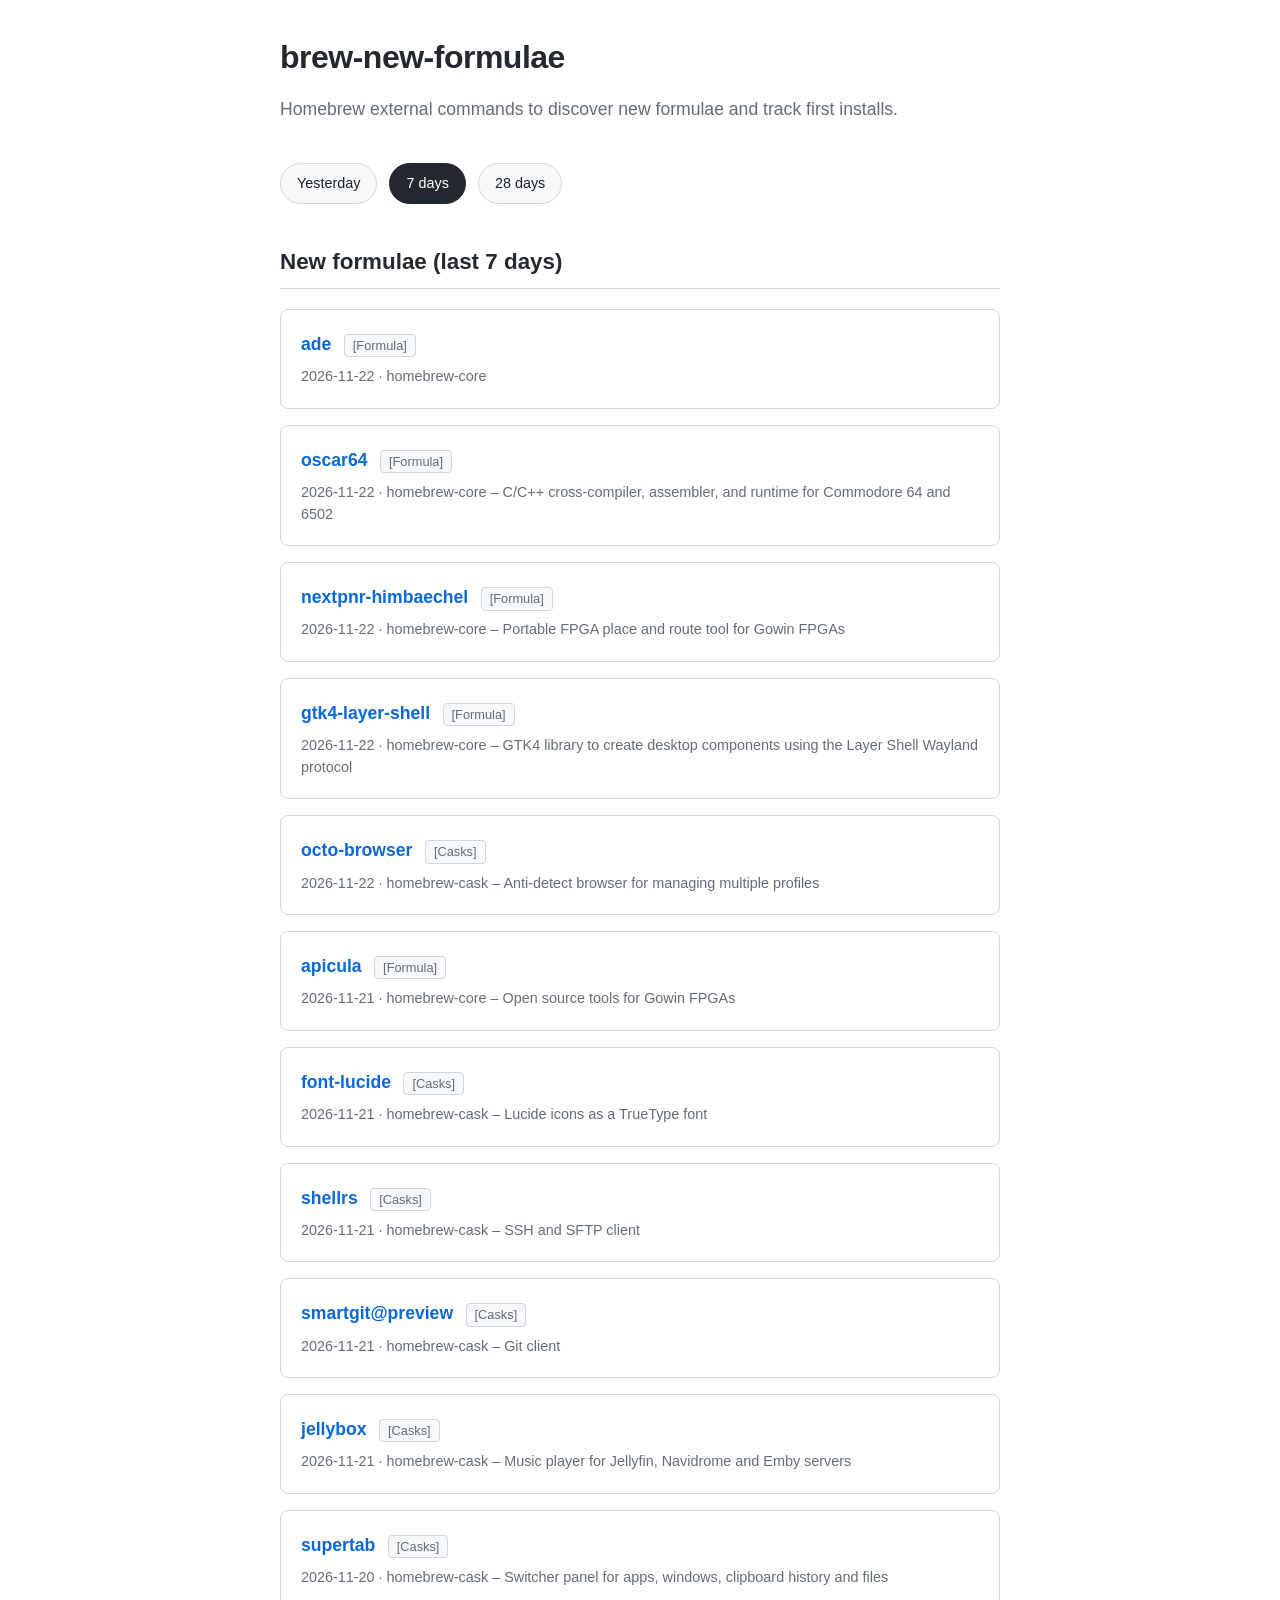
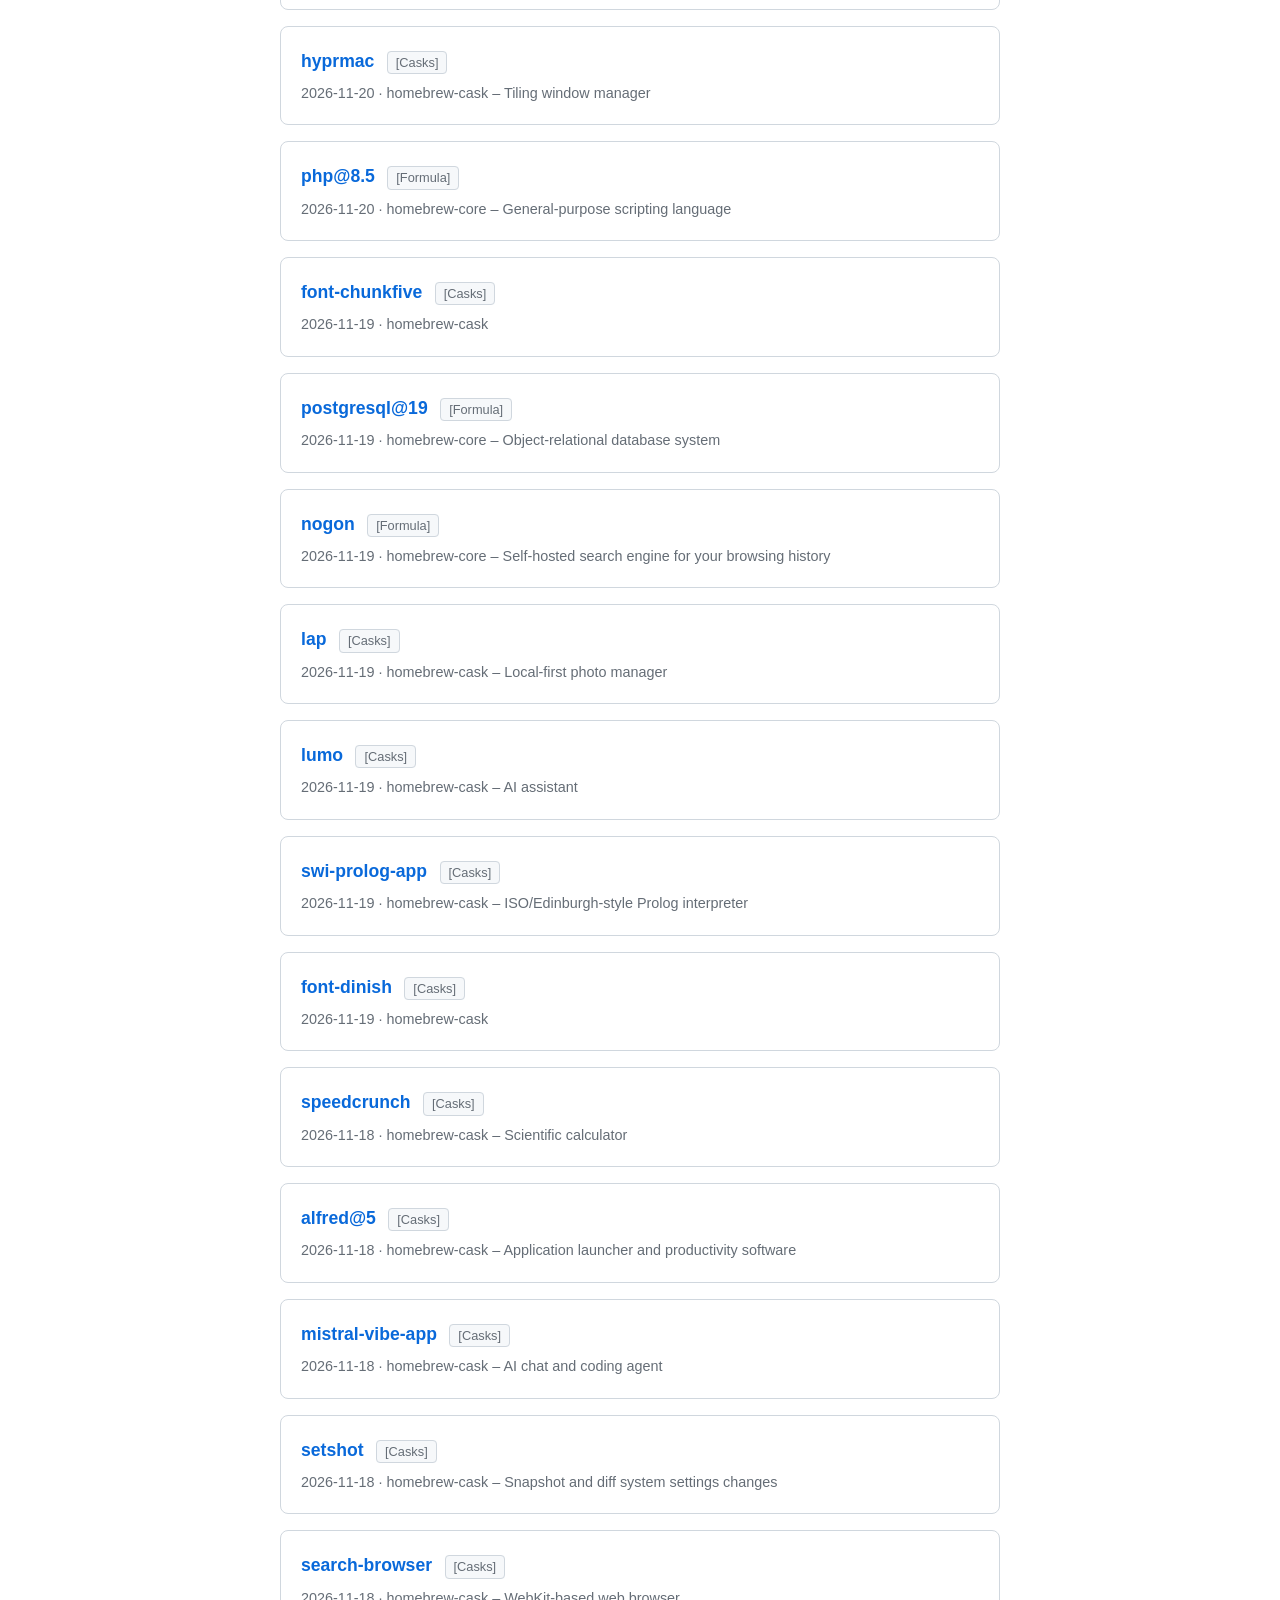
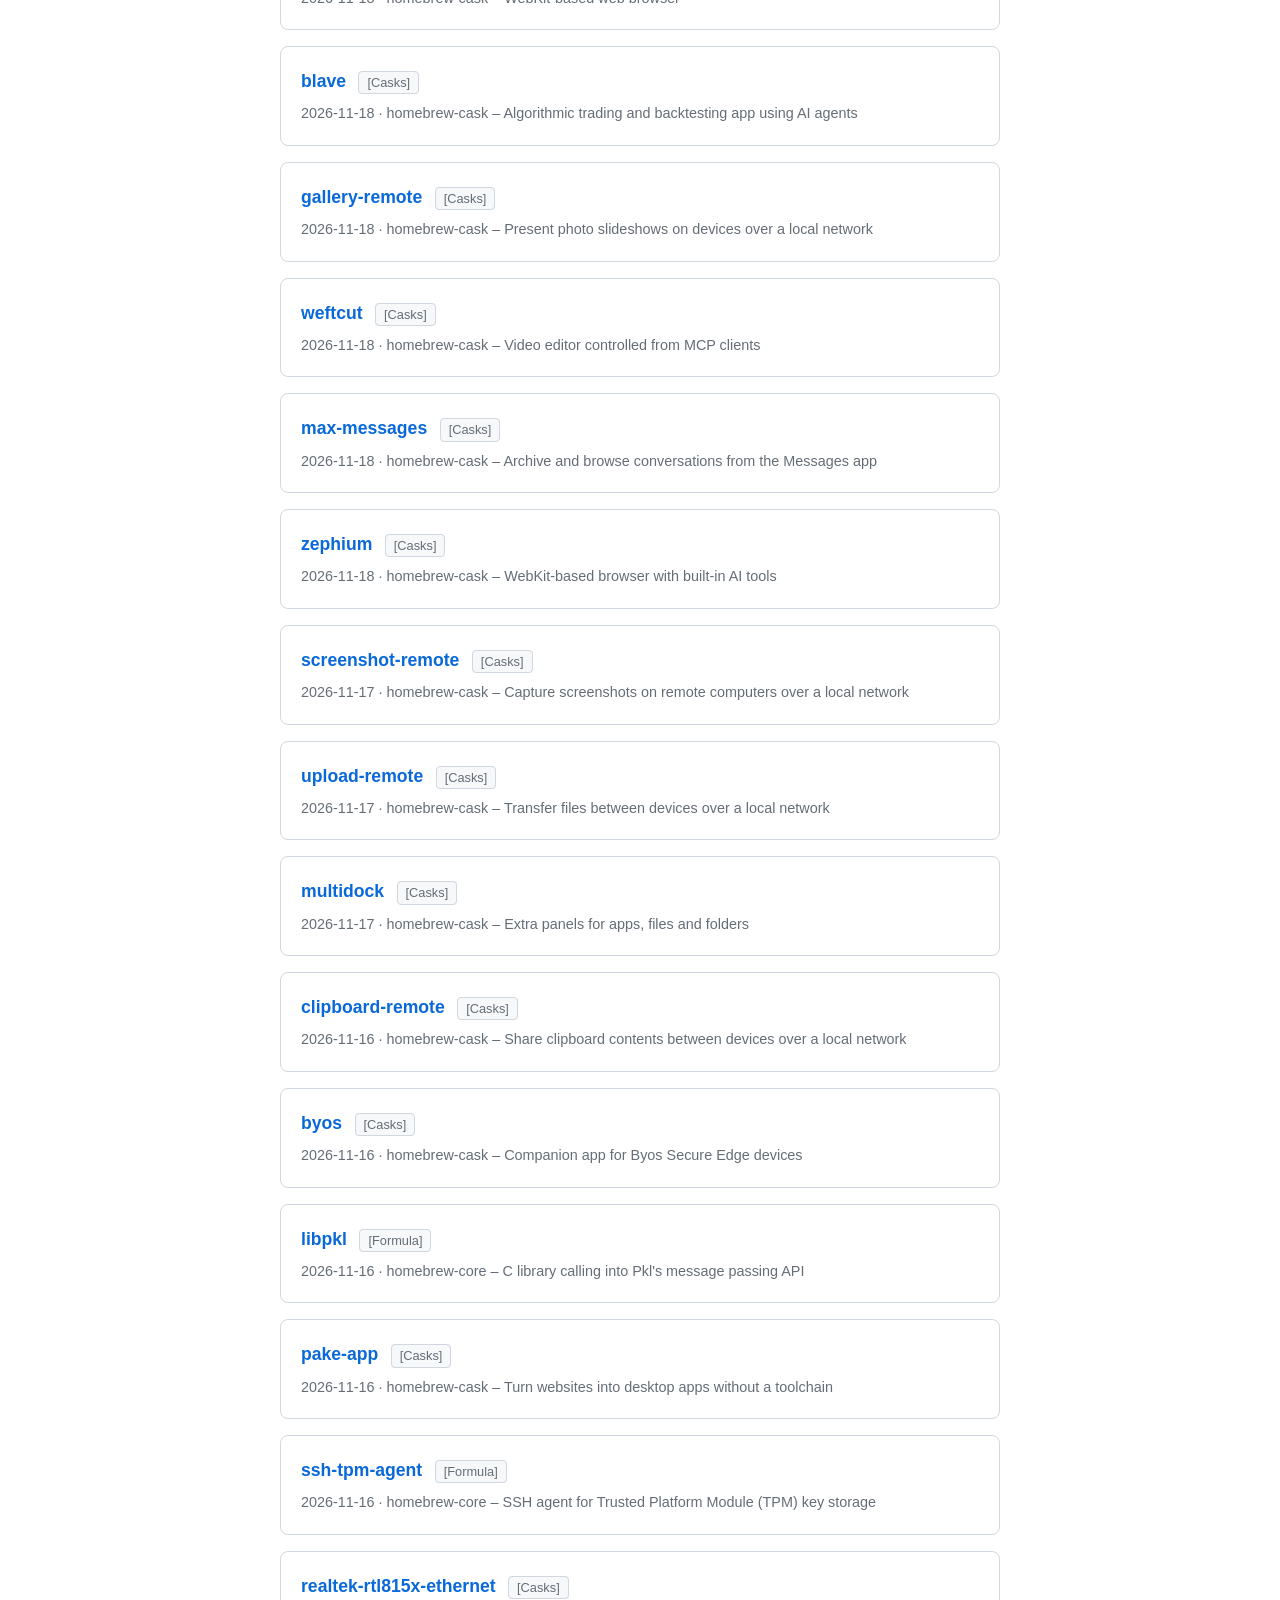
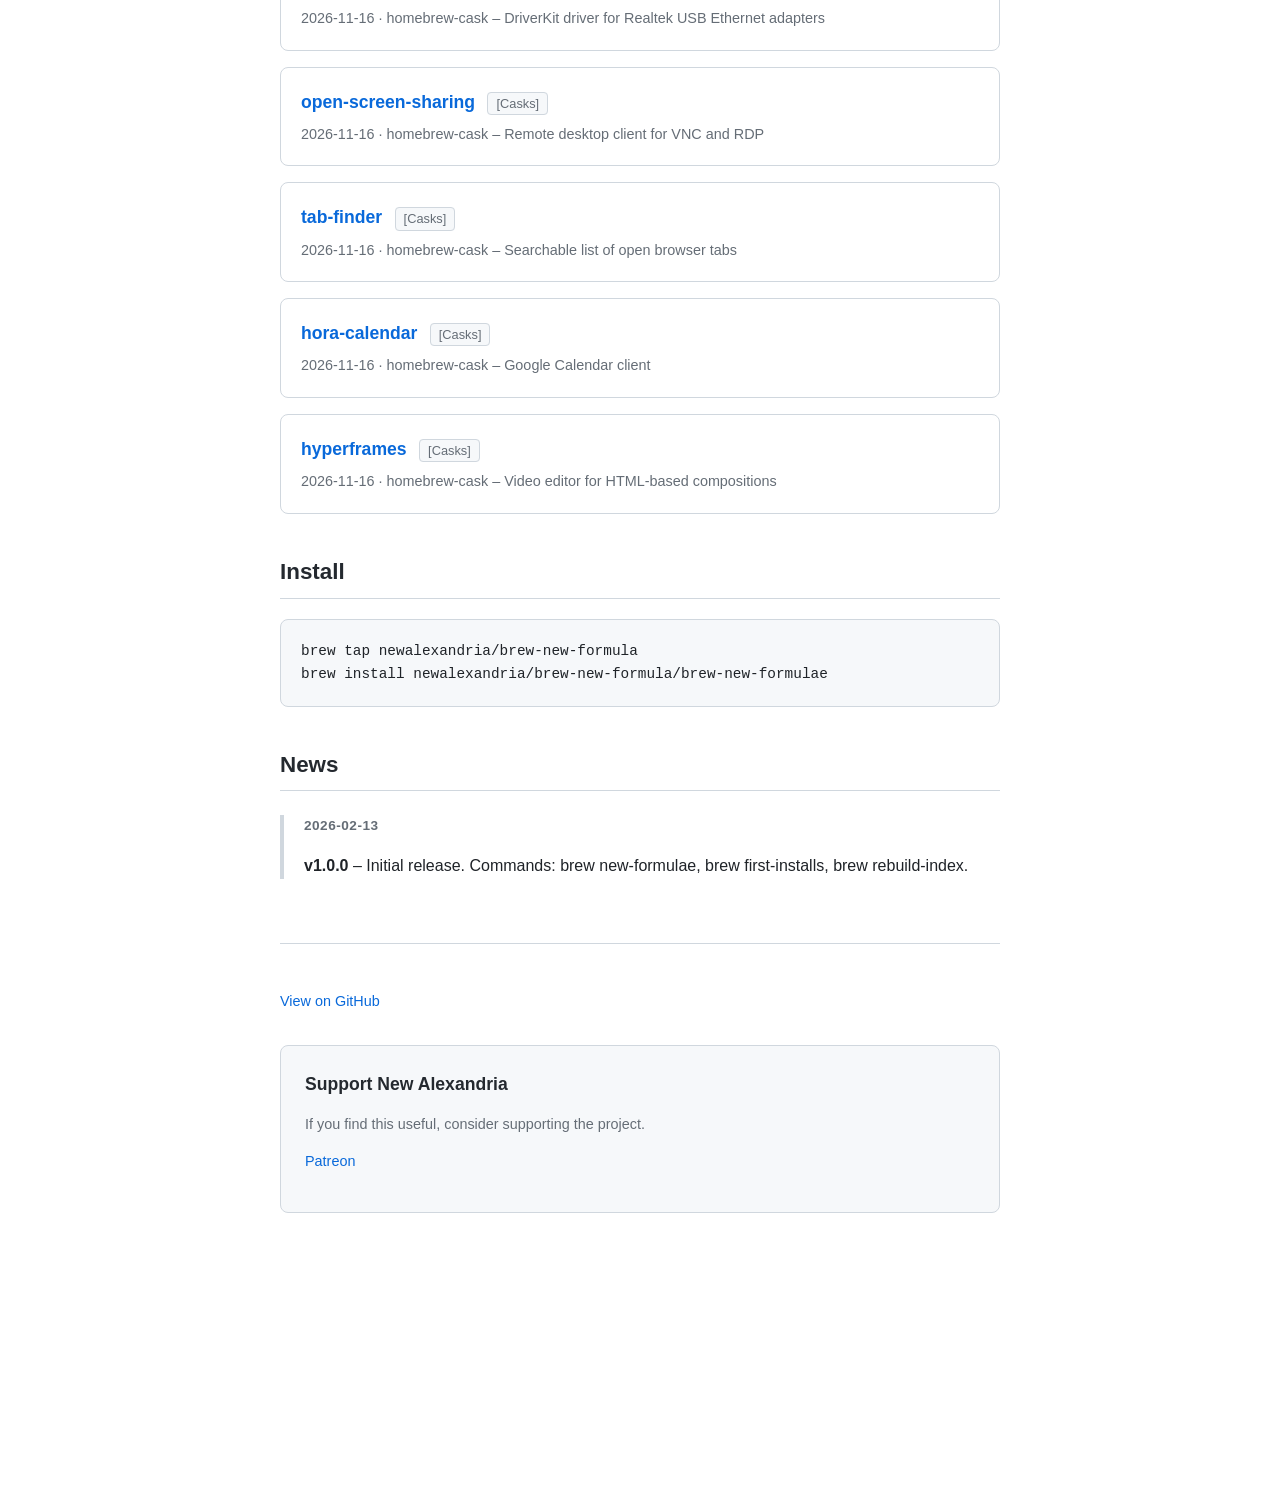
==== commit 35896bc9: "chore(docs): rebuild microsite pages (7d / 28d / yesterday)" ====
--- a/docs/index.html
+++ b/docs/index.html
@@ -22,7 +22,13 @@
 
     <h2>New formulae (last 7 days)</h2>
     <div class="formula-list">
-      <div class="formula-item"><a href="https://lucide.dev/" class="formula-name" rel="noopener noreferrer">font-lucide</a> <a href="https://github.com/Homebrew/homebrew-cask" class="formula-tap" rel="noopener noreferrer">[Casks]</a><div class="formula-meta">2026-11-21 · homebrew-cask – Lucide icons as a TrueType font</div></div>
+      <div class="formula-item"><span class="formula-name">ade</span> <a href="https://github.com/Homebrew/homebrew-core" class="formula-tap" rel="noopener noreferrer">[Formula]</a><div class="formula-meta">2026-11-22 · homebrew-core</div></div>
+<div class="formula-item"><a href="https://github.com/drmortalwombat/oscar64" class="formula-name" rel="noopener noreferrer">oscar64</a> <a href="https://github.com/Homebrew/homebrew-core" class="formula-tap" rel="noopener noreferrer">[Formula]</a><div class="formula-meta">2026-11-22 · homebrew-core – C/C++ cross-compiler, assembler, and runtime for Commodore 64 and 6502</div></div>
+<div class="formula-item"><a href="https://github.com/YosysHQ/nextpnr" class="formula-name" rel="noopener noreferrer">nextpnr-himbaechel</a> <a href="https://github.com/Homebrew/homebrew-core" class="formula-tap" rel="noopener noreferrer">[Formula]</a><div class="formula-meta">2026-11-22 · homebrew-core – Portable FPGA place and route tool for Gowin FPGAs</div></div>
+<div class="formula-item"><a href="https://github.com/wmww/gtk4-layer-shell" class="formula-name" rel="noopener noreferrer">gtk4-layer-shell</a> <a href="https://github.com/Homebrew/homebrew-core" class="formula-tap" rel="noopener noreferrer">[Formula]</a><div class="formula-meta">2026-11-22 · homebrew-core – GTK4 library to create desktop components using the Layer Shell Wayland protocol</div></div>
+<div class="formula-item"><a href="https://octobrowser.net/" class="formula-name" rel="noopener noreferrer">octo-browser</a> <a href="https://github.com/Homebrew/homebrew-cask" class="formula-tap" rel="noopener noreferrer">[Casks]</a><div class="formula-meta">2026-11-22 · homebrew-cask – Anti-detect browser for managing multiple profiles</div></div>
+<div class="formula-item"><a href="https://github.com/YosysHQ/apicula" class="formula-name" rel="noopener noreferrer">apicula</a> <a href="https://github.com/Homebrew/homebrew-core" class="formula-tap" rel="noopener noreferrer">[Formula]</a><div class="formula-meta">2026-11-21 · homebrew-core – Open source tools for Gowin FPGAs</div></div>
+<div class="formula-item"><a href="https://lucide.dev/" class="formula-name" rel="noopener noreferrer">font-lucide</a> <a href="https://github.com/Homebrew/homebrew-cask" class="formula-tap" rel="noopener noreferrer">[Casks]</a><div class="formula-meta">2026-11-21 · homebrew-cask – Lucide icons as a TrueType font</div></div>
 <div class="formula-item"><a href="https://shellrs.com/" class="formula-name" rel="noopener noreferrer">shellrs</a> <a href="https://github.com/Homebrew/homebrew-cask" class="formula-tap" rel="noopener noreferrer">[Casks]</a><div class="formula-meta">2026-11-21 · homebrew-cask – SSH and SFTP client</div></div>
 <div class="formula-item"><a href="https://www.smartgit.dev/" class="formula-name" rel="noopener noreferrer">smartgit@preview</a> <a href="https://github.com/Homebrew/homebrew-cask" class="formula-tap" rel="noopener noreferrer">[Casks]</a><div class="formula-meta">2026-11-21 · homebrew-cask – Git client</div></div>
 <div class="formula-item"><a href="https://jellybox.app/" class="formula-name" rel="noopener noreferrer">jellybox</a> <a href="https://github.com/Homebrew/homebrew-cask" class="formula-tap" rel="noopener noreferrer">[Casks]</a><div class="formula-meta">2026-11-21 · homebrew-cask – Music player for Jellyfin, Navidrome and Emby servers</div></div>
@@ -59,12 +65,6 @@
 <div class="formula-item"><a href="https://noteifyapp.com/tab-finder/" class="formula-name" rel="noopener noreferrer">tab-finder</a> <a href="https://github.com/Homebrew/homebrew-cask" class="formula-tap" rel="noopener noreferrer">[Casks]</a><div class="formula-meta">2026-11-16 · homebrew-cask – Searchable list of open browser tabs</div></div>
 <div class="formula-item"><a href="https://horacal.app/" class="formula-name" rel="noopener noreferrer">hora-calendar</a> <a href="https://github.com/Homebrew/homebrew-cask" class="formula-tap" rel="noopener noreferrer">[Casks]</a><div class="formula-meta">2026-11-16 · homebrew-cask – Google Calendar client</div></div>
 <div class="formula-item"><a href="https://hyperframes.heygen.com/" class="formula-name" rel="noopener noreferrer">hyperframes</a> <a href="https://github.com/Homebrew/homebrew-cask" class="formula-tap" rel="noopener noreferrer">[Casks]</a><div class="formula-meta">2026-11-16 · homebrew-cask – Video editor for HTML-based compositions</div></div>
-<div class="formula-item"><a href="https://docs.globus.org/cli/" class="formula-name" rel="noopener noreferrer">globus-cli</a> <a href="https://github.com/Homebrew/homebrew-core" class="formula-tap" rel="noopener noreferrer">[Formula]</a><div class="formula-meta">2026-11-14 · homebrew-core – Command-line interface to Globus</div></div>
-<div class="formula-item"><a href="https://aardappel.github.io/goose/" class="formula-name" rel="noopener noreferrer">goose-lang</a> <a href="https://github.com/Homebrew/homebrew-core" class="formula-tap" rel="noopener noreferrer">[Formula]</a><div class="formula-meta">2026-11-14 · homebrew-core – Systems programming language with flat, pointer-free data structures</div></div>
-<div class="formula-item"><a href="https://ardia.dev/" class="formula-name" rel="noopener noreferrer">ardia</a> <a href="https://github.com/Homebrew/homebrew-cask" class="formula-tap" rel="noopener noreferrer">[Casks]</a><div class="formula-meta">2026-11-14 · homebrew-cask – Chromium-based web browser with a vertical tab sidebar</div></div>
-<div class="formula-item"><a href="https://www.microsoft.com/net/core#macos" class="formula-name" rel="noopener noreferrer">dotnet-sdk@10</a> <a href="https://github.com/Homebrew/homebrew-cask" class="formula-tap" rel="noopener noreferrer">[Casks]</a><div class="formula-meta">2026-11-14 · homebrew-cask – Developer platform</div></div>
-<div class="formula-item"><a href="https://curl-impersonate.readthedocs.io/" class="formula-name" rel="noopener noreferrer">curl-impersonate</a> <a href="https://github.com/Homebrew/homebrew-core" class="formula-tap" rel="noopener noreferrer">[Formula]</a><div class="formula-meta">2026-11-14 · homebrew-core – Curl build that makes HTTP requests look like they came from a real browser</div></div>
-<div class="formula-item"><a href="https://fleetdm.com/guides/fleet-desktop" class="formula-name" rel="noopener noreferrer">fleet-desktop</a> <a href="https://github.com/Homebrew/homebrew-cask" class="formula-tap" rel="noopener noreferrer">[Casks]</a><div class="formula-meta">2026-11-14 · homebrew-cask – Self-service portal for devices managed by Fleet</div></div>
     </div>
 
     <h2>Install</h2>
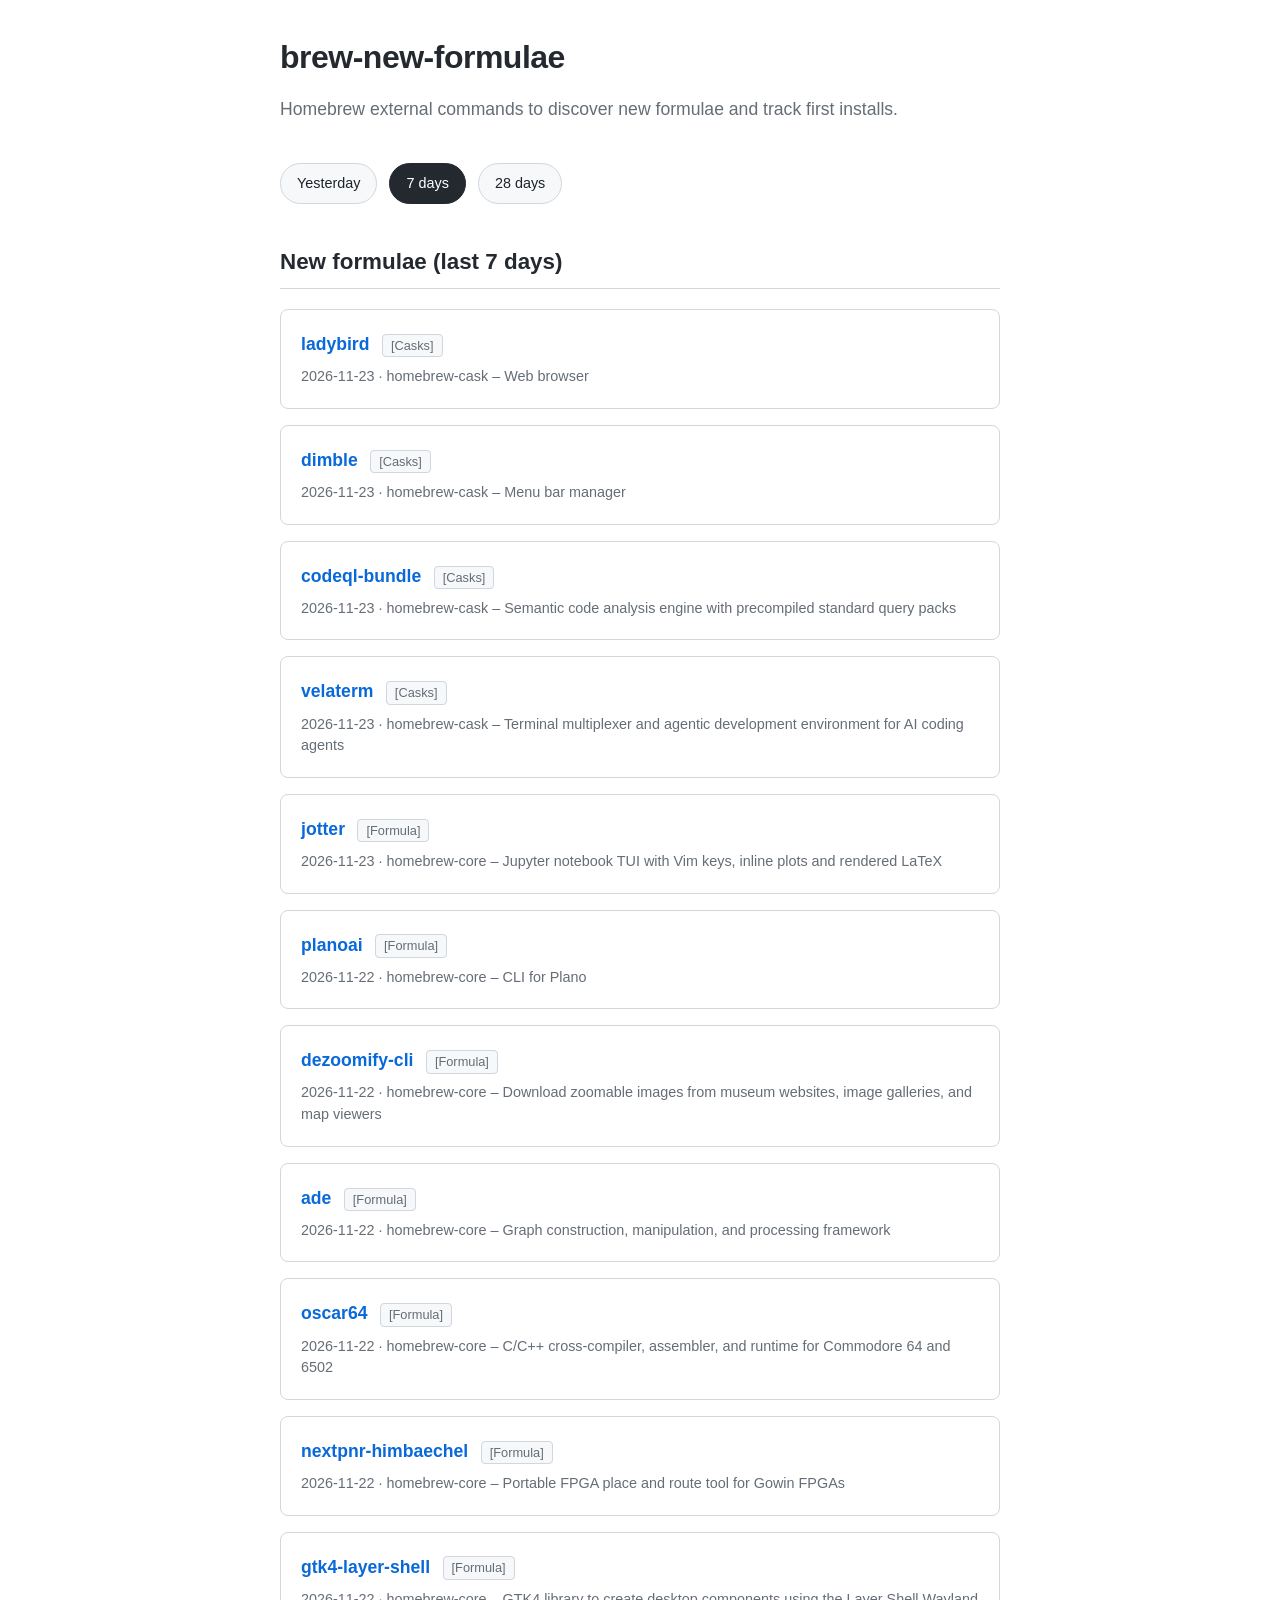
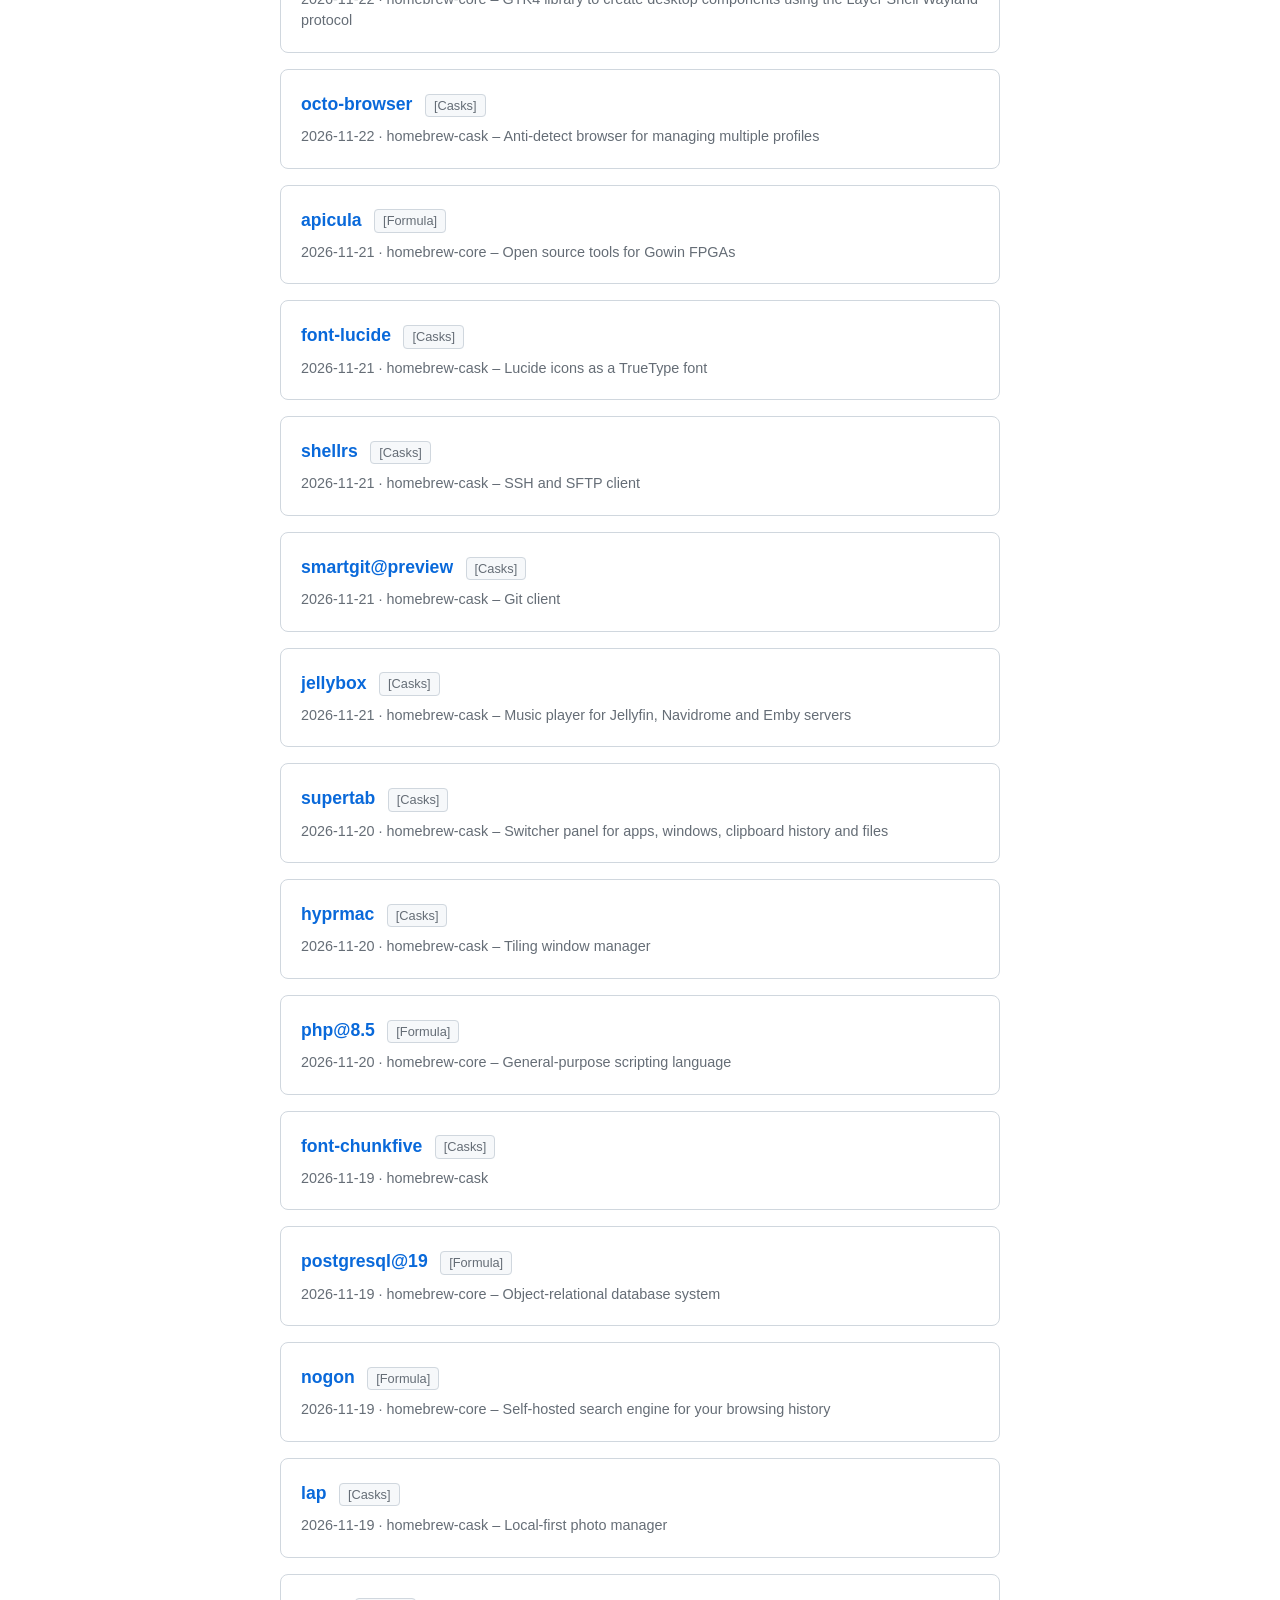
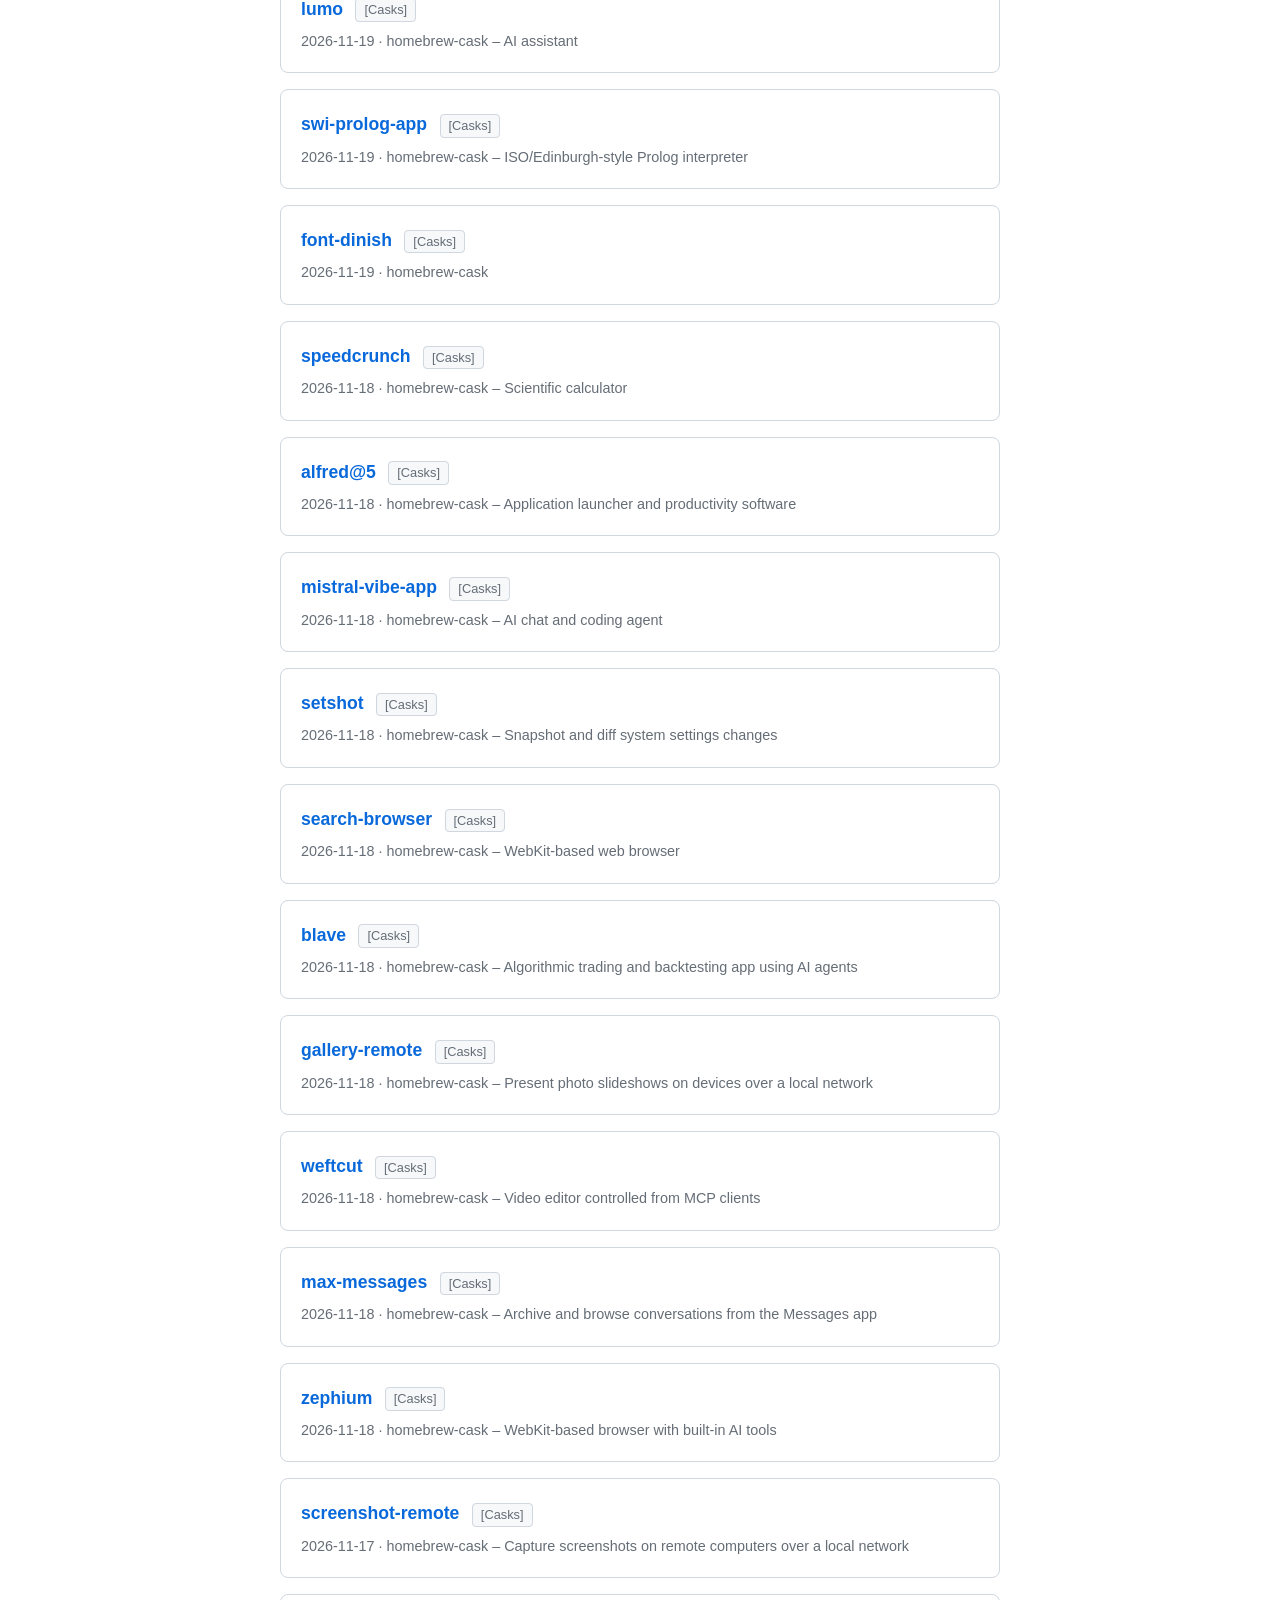
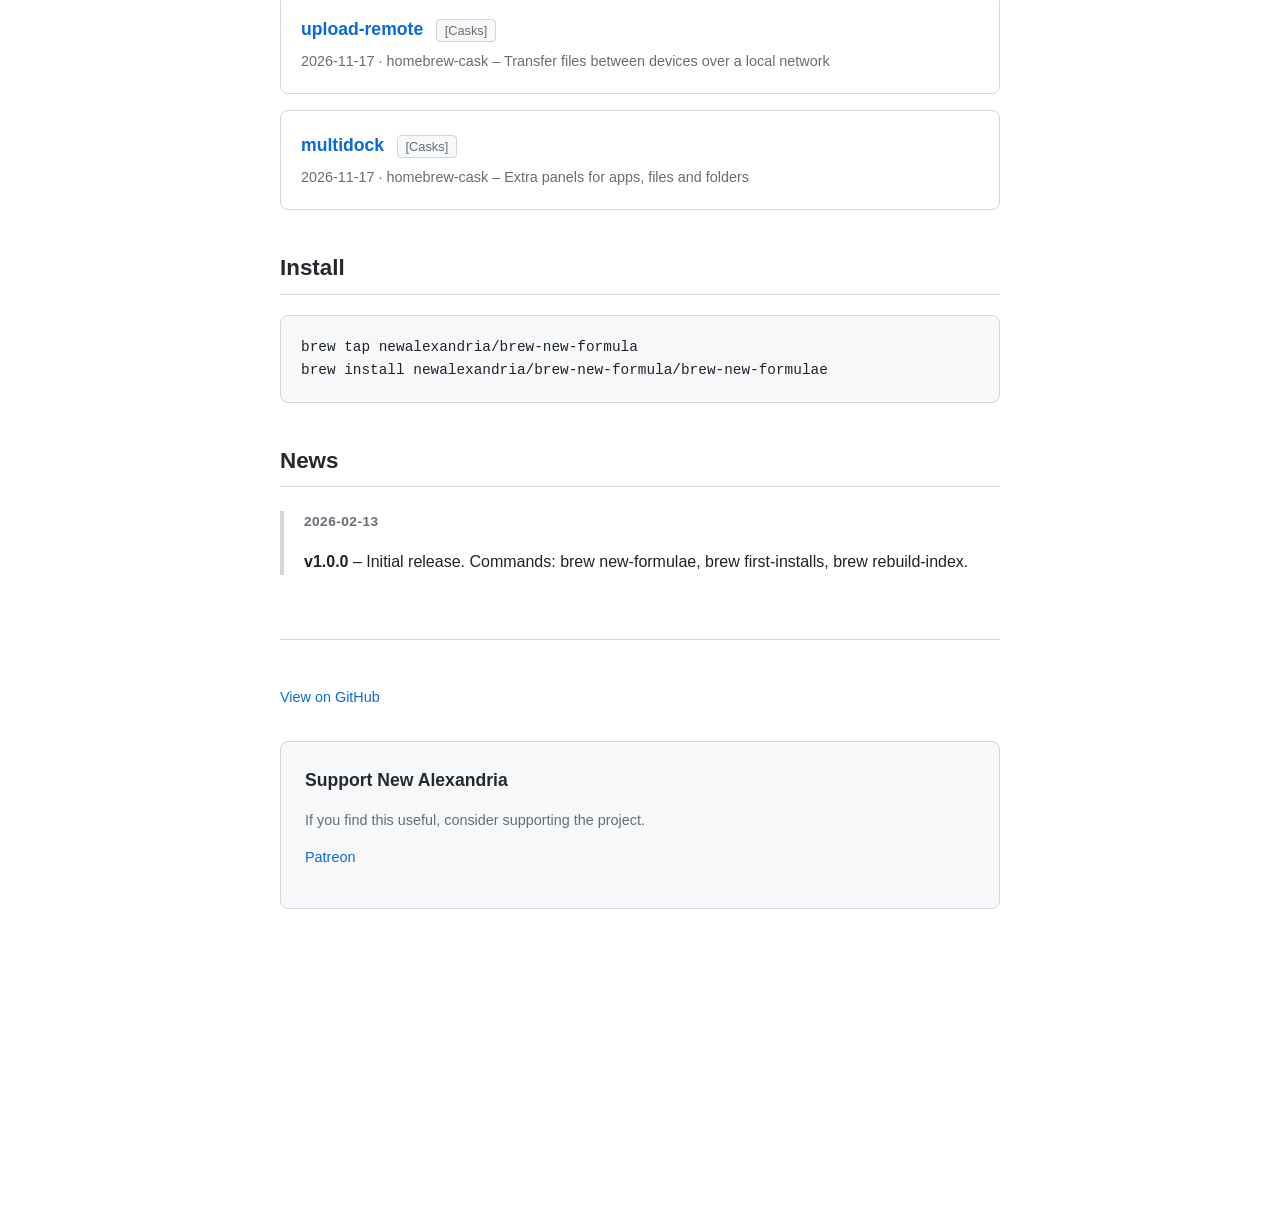
==== commit 8bb3bd51: "chore(docs): rebuild microsite pages (7d / 28d / yesterday)" ====
--- a/docs/index.html
+++ b/docs/index.html
@@ -22,7 +22,14 @@
 
     <h2>New formulae (last 7 days)</h2>
     <div class="formula-list">
-      <div class="formula-item"><span class="formula-name">ade</span> <a href="https://github.com/Homebrew/homebrew-core" class="formula-tap" rel="noopener noreferrer">[Formula]</a><div class="formula-meta">2026-11-22 · homebrew-core</div></div>
+      <div class="formula-item"><a href="https://ladybird.org/" class="formula-name" rel="noopener noreferrer">ladybird</a> <a href="https://github.com/Homebrew/homebrew-cask" class="formula-tap" rel="noopener noreferrer">[Casks]</a><div class="formula-meta">2026-11-23 · homebrew-cask – Web browser</div></div>
+<div class="formula-item"><a href="https://dimble.fif7y.com/" class="formula-name" rel="noopener noreferrer">dimble</a> <a href="https://github.com/Homebrew/homebrew-cask" class="formula-tap" rel="noopener noreferrer">[Casks]</a><div class="formula-meta">2026-11-23 · homebrew-cask – Menu bar manager</div></div>
+<div class="formula-item"><a href="https://codeql.github.com/" class="formula-name" rel="noopener noreferrer">codeql-bundle</a> <a href="https://github.com/Homebrew/homebrew-cask" class="formula-tap" rel="noopener noreferrer">[Casks]</a><div class="formula-meta">2026-11-23 · homebrew-cask – Semantic code analysis engine with precompiled standard query packs</div></div>
+<div class="formula-item"><a href="https://velaterm.com/" class="formula-name" rel="noopener noreferrer">velaterm</a> <a href="https://github.com/Homebrew/homebrew-cask" class="formula-tap" rel="noopener noreferrer">[Casks]</a><div class="formula-meta">2026-11-23 · homebrew-cask – Terminal multiplexer and agentic development environment for AI coding agents</div></div>
+<div class="formula-item"><a href="https://samox73.github.io/jotter/" class="formula-name" rel="noopener noreferrer">jotter</a> <a href="https://github.com/Homebrew/homebrew-core" class="formula-tap" rel="noopener noreferrer">[Formula]</a><div class="formula-meta">2026-11-23 · homebrew-core – Jupyter notebook TUI with Vim keys, inline plots and rendered LaTeX</div></div>
+<div class="formula-item"><a href="https://github.com/katanemo/plano" class="formula-name" rel="noopener noreferrer">planoai</a> <a href="https://github.com/Homebrew/homebrew-core" class="formula-tap" rel="noopener noreferrer">[Formula]</a><div class="formula-meta">2026-11-22 · homebrew-core – CLI for Plano</div></div>
+<div class="formula-item"><a href="https://dezoomify.ophir.dev" class="formula-name" rel="noopener noreferrer">dezoomify-cli</a> <a href="https://github.com/Homebrew/homebrew-core" class="formula-tap" rel="noopener noreferrer">[Formula]</a><div class="formula-meta">2026-11-22 · homebrew-core – Download zoomable images from museum websites, image galleries, and map viewers</div></div>
+<div class="formula-item"><a href="https://github.com/opencv/ade" class="formula-name" rel="noopener noreferrer">ade</a> <a href="https://github.com/Homebrew/homebrew-core" class="formula-tap" rel="noopener noreferrer">[Formula]</a><div class="formula-meta">2026-11-22 · homebrew-core – Graph construction, manipulation, and processing framework</div></div>
 <div class="formula-item"><a href="https://github.com/drmortalwombat/oscar64" class="formula-name" rel="noopener noreferrer">oscar64</a> <a href="https://github.com/Homebrew/homebrew-core" class="formula-tap" rel="noopener noreferrer">[Formula]</a><div class="formula-meta">2026-11-22 · homebrew-core – C/C++ cross-compiler, assembler, and runtime for Commodore 64 and 6502</div></div>
 <div class="formula-item"><a href="https://github.com/YosysHQ/nextpnr" class="formula-name" rel="noopener noreferrer">nextpnr-himbaechel</a> <a href="https://github.com/Homebrew/homebrew-core" class="formula-tap" rel="noopener noreferrer">[Formula]</a><div class="formula-meta">2026-11-22 · homebrew-core – Portable FPGA place and route tool for Gowin FPGAs</div></div>
 <div class="formula-item"><a href="https://github.com/wmww/gtk4-layer-shell" class="formula-name" rel="noopener noreferrer">gtk4-layer-shell</a> <a href="https://github.com/Homebrew/homebrew-core" class="formula-tap" rel="noopener noreferrer">[Formula]</a><div class="formula-meta">2026-11-22 · homebrew-core – GTK4 library to create desktop components using the Layer Shell Wayland protocol</div></div>
@@ -55,16 +62,6 @@
 <div class="formula-item"><a href="https://www.ntwind.com/remote/screenshot.html" class="formula-name" rel="noopener noreferrer">screenshot-remote</a> <a href="https://github.com/Homebrew/homebrew-cask" class="formula-tap" rel="noopener noreferrer">[Casks]</a><div class="formula-meta">2026-11-17 · homebrew-cask – Capture screenshots on remote computers over a local network</div></div>
 <div class="formula-item"><a href="https://www.ntwind.com/remote/upload.html" class="formula-name" rel="noopener noreferrer">upload-remote</a> <a href="https://github.com/Homebrew/homebrew-cask" class="formula-tap" rel="noopener noreferrer">[Casks]</a><div class="formula-meta">2026-11-17 · homebrew-cask – Transfer files between devices over a local network</div></div>
 <div class="formula-item"><a href="https://noteifyapp.com/multidock/" class="formula-name" rel="noopener noreferrer">multidock</a> <a href="https://github.com/Homebrew/homebrew-cask" class="formula-tap" rel="noopener noreferrer">[Casks]</a><div class="formula-meta">2026-11-17 · homebrew-cask – Extra panels for apps, files and folders</div></div>
-<div class="formula-item"><a href="https://www.ntwind.com/remote/clipboard.html" class="formula-name" rel="noopener noreferrer">clipboard-remote</a> <a href="https://github.com/Homebrew/homebrew-cask" class="formula-tap" rel="noopener noreferrer">[Casks]</a><div class="formula-meta">2026-11-16 · homebrew-cask – Share clipboard contents between devices over a local network</div></div>
-<div class="formula-item"><a href="https://www.byos.io/" class="formula-name" rel="noopener noreferrer">byos</a> <a href="https://github.com/Homebrew/homebrew-cask" class="formula-tap" rel="noopener noreferrer">[Casks]</a><div class="formula-meta">2026-11-16 · homebrew-cask – Companion app for Byos Secure Edge devices</div></div>
-<div class="formula-item"><a href="https://pkl-lang.org/main/current/libpkl/index.html" class="formula-name" rel="noopener noreferrer">libpkl</a> <a href="https://github.com/Homebrew/homebrew-core" class="formula-tap" rel="noopener noreferrer">[Formula]</a><div class="formula-meta">2026-11-16 · homebrew-core – C library calling into Pkl&#x27;s message passing API</div></div>
-<div class="formula-item"><a href="https://pake.run/" class="formula-name" rel="noopener noreferrer">pake-app</a> <a href="https://github.com/Homebrew/homebrew-cask" class="formula-tap" rel="noopener noreferrer">[Casks]</a><div class="formula-meta">2026-11-16 · homebrew-cask – Turn websites into desktop apps without a toolchain</div></div>
-<div class="formula-item"><a href="https://github.com/Foxboron/ssh-tpm-agent" class="formula-name" rel="noopener noreferrer">ssh-tpm-agent</a> <a href="https://github.com/Homebrew/homebrew-core" class="formula-tap" rel="noopener noreferrer">[Formula]</a><div class="formula-meta">2026-11-16 · homebrew-core – SSH agent for Trusted Platform Module (TPM) key storage</div></div>
-<div class="formula-item"><a href="https://www.realtek.com/Download/List?cate_id=585" class="formula-name" rel="noopener noreferrer">realtek-rtl815x-ethernet</a> <a href="https://github.com/Homebrew/homebrew-cask" class="formula-tap" rel="noopener noreferrer">[Casks]</a><div class="formula-meta">2026-11-16 · homebrew-cask – DriverKit driver for Realtek USB Ethernet adapters</div></div>
-<div class="formula-item"><a href="https://github.com/nekohasekai/open-screen-sharing" class="formula-name" rel="noopener noreferrer">open-screen-sharing</a> <a href="https://github.com/Homebrew/homebrew-cask" class="formula-tap" rel="noopener noreferrer">[Casks]</a><div class="formula-meta">2026-11-16 · homebrew-cask – Remote desktop client for VNC and RDP</div></div>
-<div class="formula-item"><a href="https://noteifyapp.com/tab-finder/" class="formula-name" rel="noopener noreferrer">tab-finder</a> <a href="https://github.com/Homebrew/homebrew-cask" class="formula-tap" rel="noopener noreferrer">[Casks]</a><div class="formula-meta">2026-11-16 · homebrew-cask – Searchable list of open browser tabs</div></div>
-<div class="formula-item"><a href="https://horacal.app/" class="formula-name" rel="noopener noreferrer">hora-calendar</a> <a href="https://github.com/Homebrew/homebrew-cask" class="formula-tap" rel="noopener noreferrer">[Casks]</a><div class="formula-meta">2026-11-16 · homebrew-cask – Google Calendar client</div></div>
-<div class="formula-item"><a href="https://hyperframes.heygen.com/" class="formula-name" rel="noopener noreferrer">hyperframes</a> <a href="https://github.com/Homebrew/homebrew-cask" class="formula-tap" rel="noopener noreferrer">[Casks]</a><div class="formula-meta">2026-11-16 · homebrew-cask – Video editor for HTML-based compositions</div></div>
     </div>
 
     <h2>Install</h2>
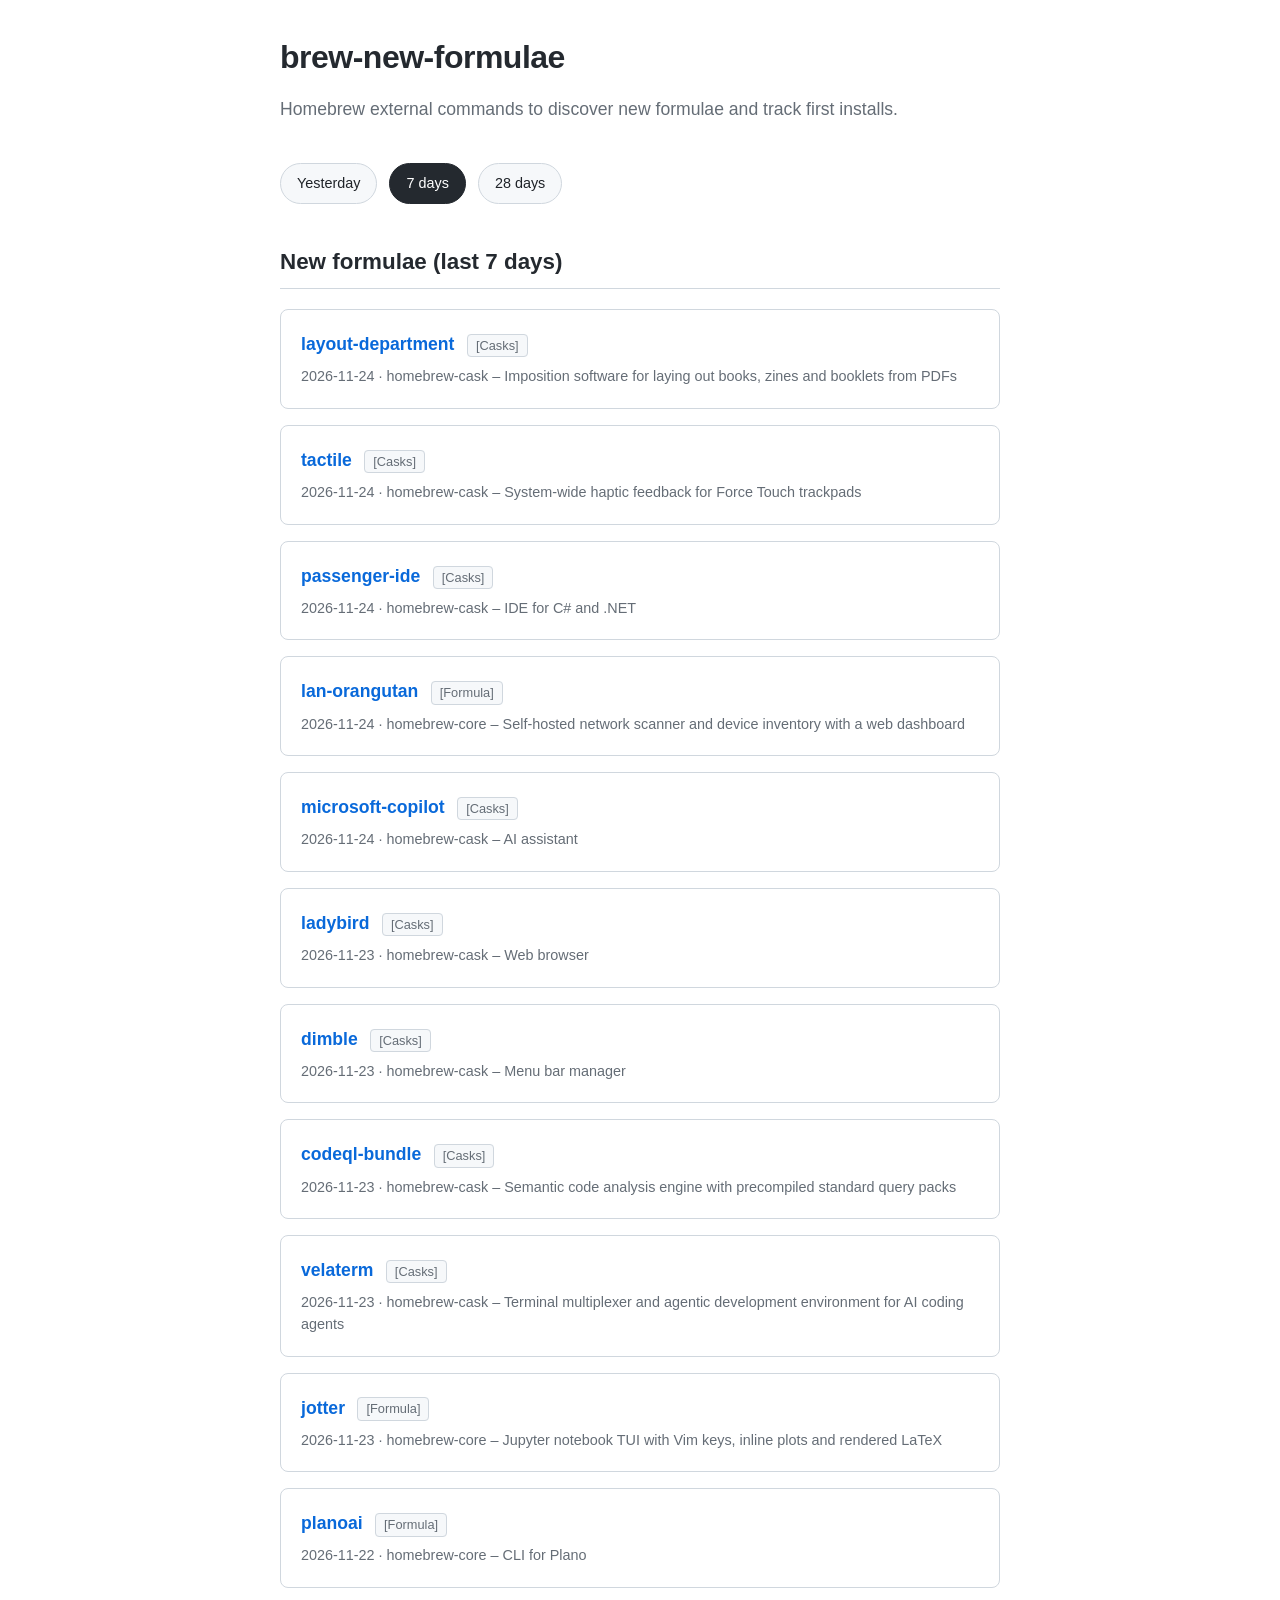
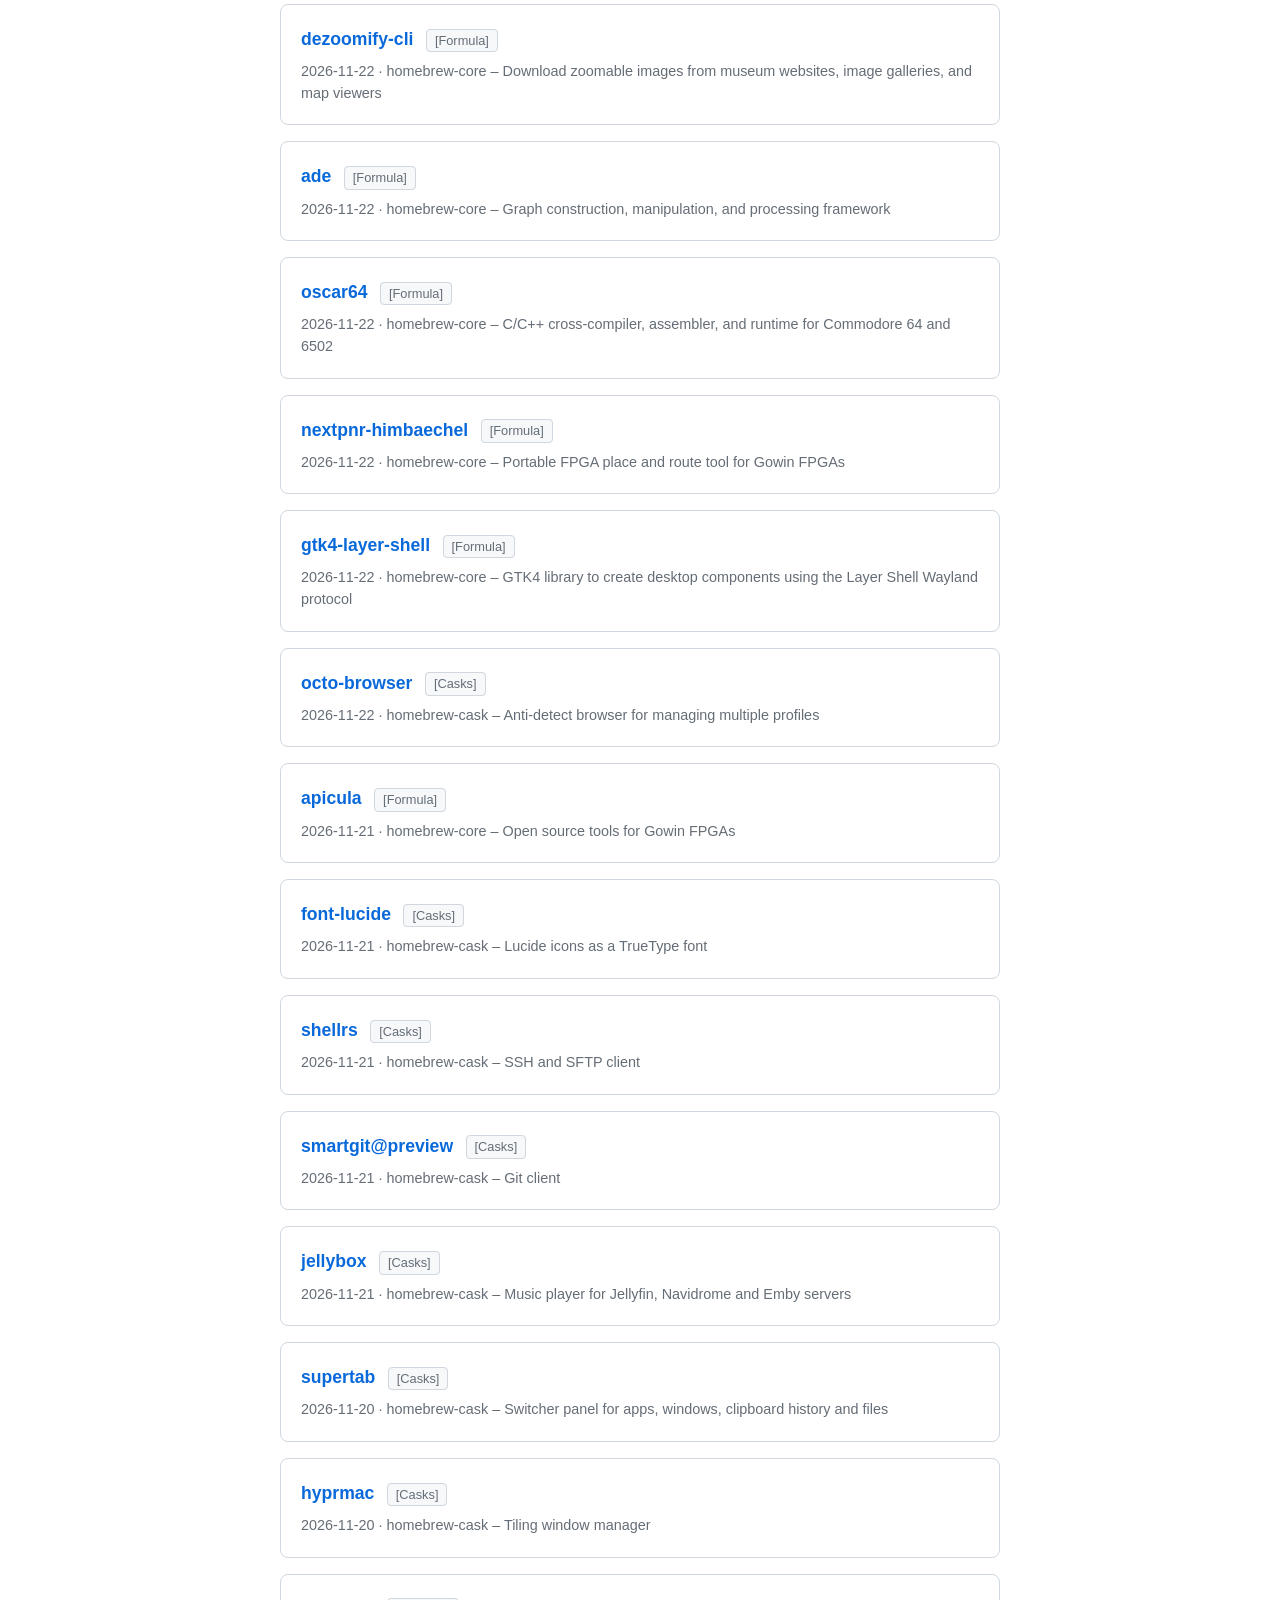
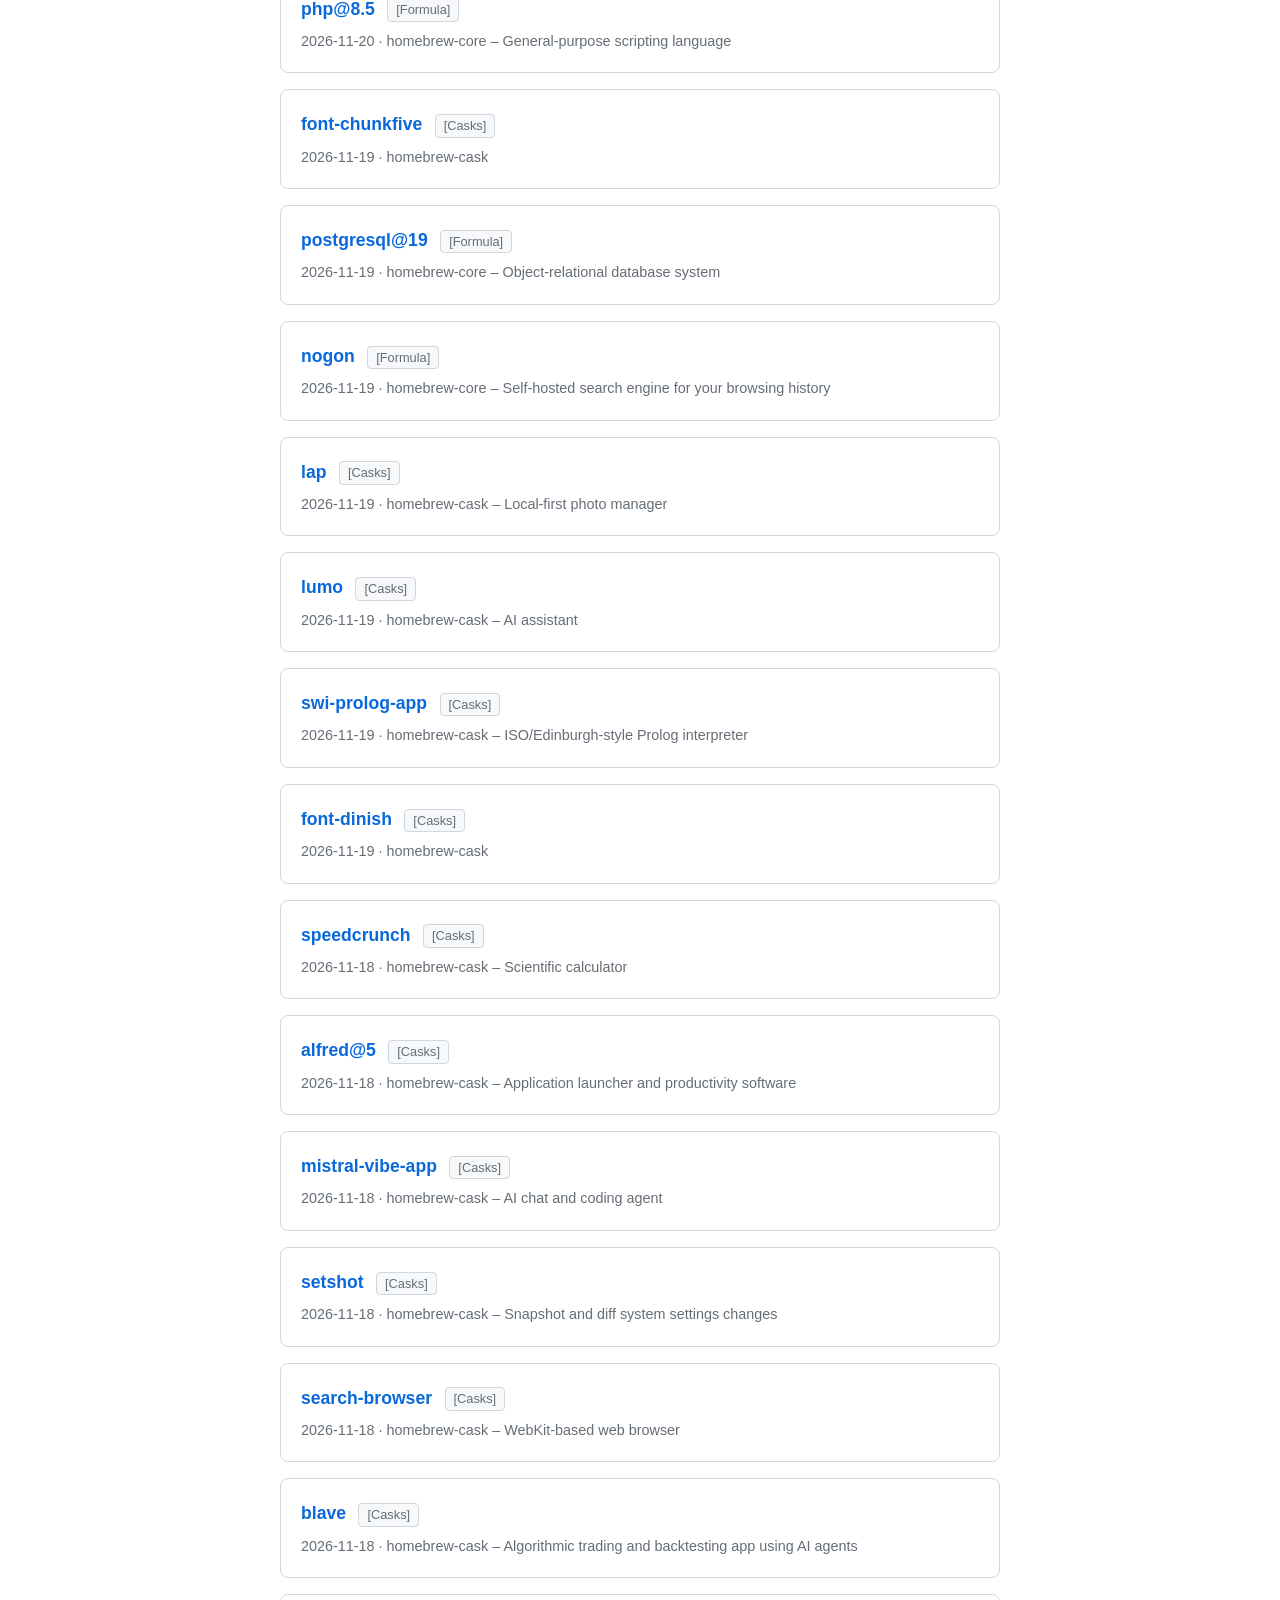
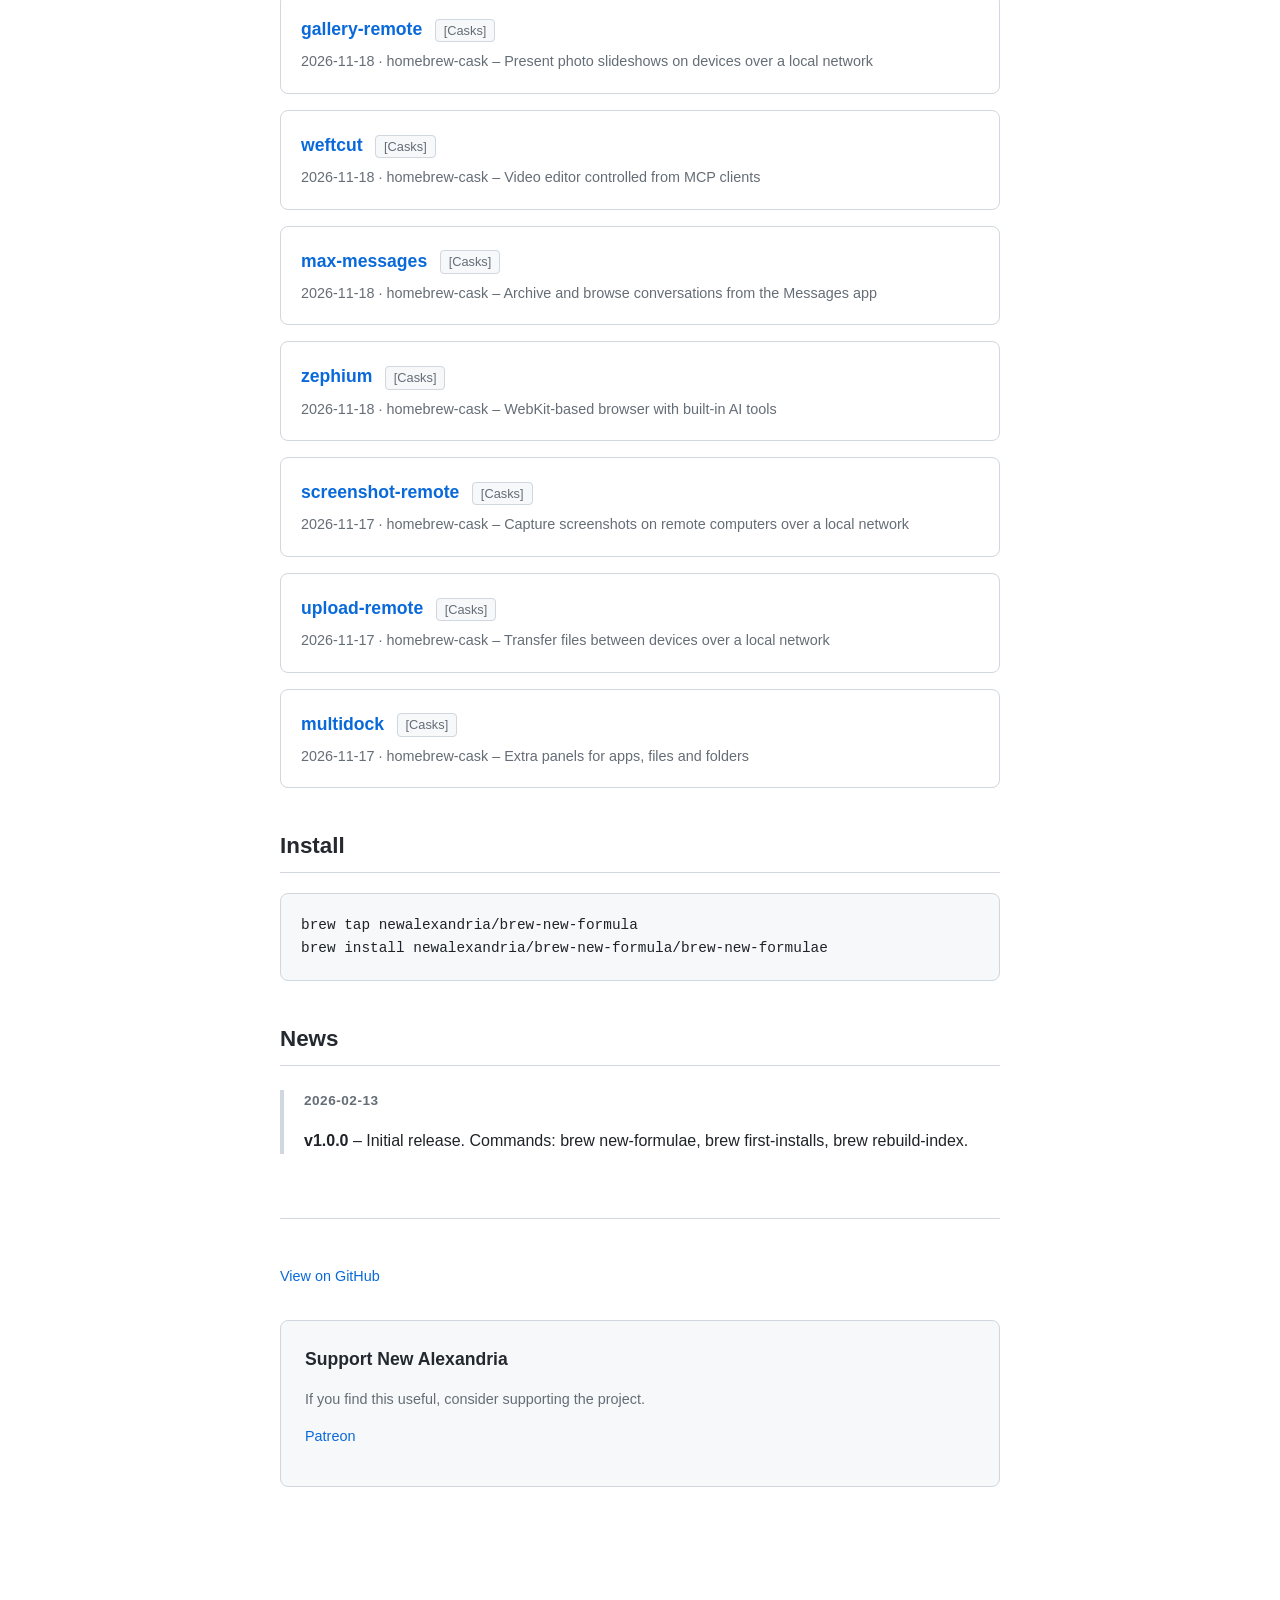
==== commit 0a231b83: "chore(docs): rebuild microsite pages (7d / 28d / yesterday)" ====
--- a/docs/index.html
+++ b/docs/index.html
@@ -22,7 +22,12 @@
 
     <h2>New formulae (last 7 days)</h2>
     <div class="formula-list">
-      <div class="formula-item"><a href="https://ladybird.org/" class="formula-name" rel="noopener noreferrer">ladybird</a> <a href="https://github.com/Homebrew/homebrew-cask" class="formula-tap" rel="noopener noreferrer">[Casks]</a><div class="formula-meta">2026-11-23 · homebrew-cask – Web browser</div></div>
+      <div class="formula-item"><a href="https://layoutdepartment.com/" class="formula-name" rel="noopener noreferrer">layout-department</a> <a href="https://github.com/Homebrew/homebrew-cask" class="formula-tap" rel="noopener noreferrer">[Casks]</a><div class="formula-meta">2026-11-24 · homebrew-cask – Imposition software for laying out books, zines and booklets from PDFs</div></div>
+<div class="formula-item"><a href="https://tactile.masn.studio/" class="formula-name" rel="noopener noreferrer">tactile</a> <a href="https://github.com/Homebrew/homebrew-cask" class="formula-tap" rel="noopener noreferrer">[Casks]</a><div class="formula-meta">2026-11-24 · homebrew-cask – System-wide haptic feedback for Force Touch trackpads</div></div>
+<div class="formula-item"><a href="https://passenger-ide.net/" class="formula-name" rel="noopener noreferrer">passenger-ide</a> <a href="https://github.com/Homebrew/homebrew-cask" class="formula-tap" rel="noopener noreferrer">[Casks]</a><div class="formula-meta">2026-11-24 · homebrew-cask – IDE for C# and .NET</div></div>
+<div class="formula-item"><a href="https://github.com/291-Group/LAN-Orangutan" class="formula-name" rel="noopener noreferrer">lan-orangutan</a> <a href="https://github.com/Homebrew/homebrew-core" class="formula-tap" rel="noopener noreferrer">[Formula]</a><div class="formula-meta">2026-11-24 · homebrew-core – Self-hosted network scanner and device inventory with a web dashboard</div></div>
+<div class="formula-item"><a href="https://www.microsoft.com/en-us/copilot/download-copilot-app" class="formula-name" rel="noopener noreferrer">microsoft-copilot</a> <a href="https://github.com/Homebrew/homebrew-cask" class="formula-tap" rel="noopener noreferrer">[Casks]</a><div class="formula-meta">2026-11-24 · homebrew-cask – AI assistant</div></div>
+<div class="formula-item"><a href="https://ladybird.org/" class="formula-name" rel="noopener noreferrer">ladybird</a> <a href="https://github.com/Homebrew/homebrew-cask" class="formula-tap" rel="noopener noreferrer">[Casks]</a><div class="formula-meta">2026-11-23 · homebrew-cask – Web browser</div></div>
 <div class="formula-item"><a href="https://dimble.fif7y.com/" class="formula-name" rel="noopener noreferrer">dimble</a> <a href="https://github.com/Homebrew/homebrew-cask" class="formula-tap" rel="noopener noreferrer">[Casks]</a><div class="formula-meta">2026-11-23 · homebrew-cask – Menu bar manager</div></div>
 <div class="formula-item"><a href="https://codeql.github.com/" class="formula-name" rel="noopener noreferrer">codeql-bundle</a> <a href="https://github.com/Homebrew/homebrew-cask" class="formula-tap" rel="noopener noreferrer">[Casks]</a><div class="formula-meta">2026-11-23 · homebrew-cask – Semantic code analysis engine with precompiled standard query packs</div></div>
 <div class="formula-item"><a href="https://velaterm.com/" class="formula-name" rel="noopener noreferrer">velaterm</a> <a href="https://github.com/Homebrew/homebrew-cask" class="formula-tap" rel="noopener noreferrer">[Casks]</a><div class="formula-meta">2026-11-23 · homebrew-cask – Terminal multiplexer and agentic development environment for AI coding agents</div></div>
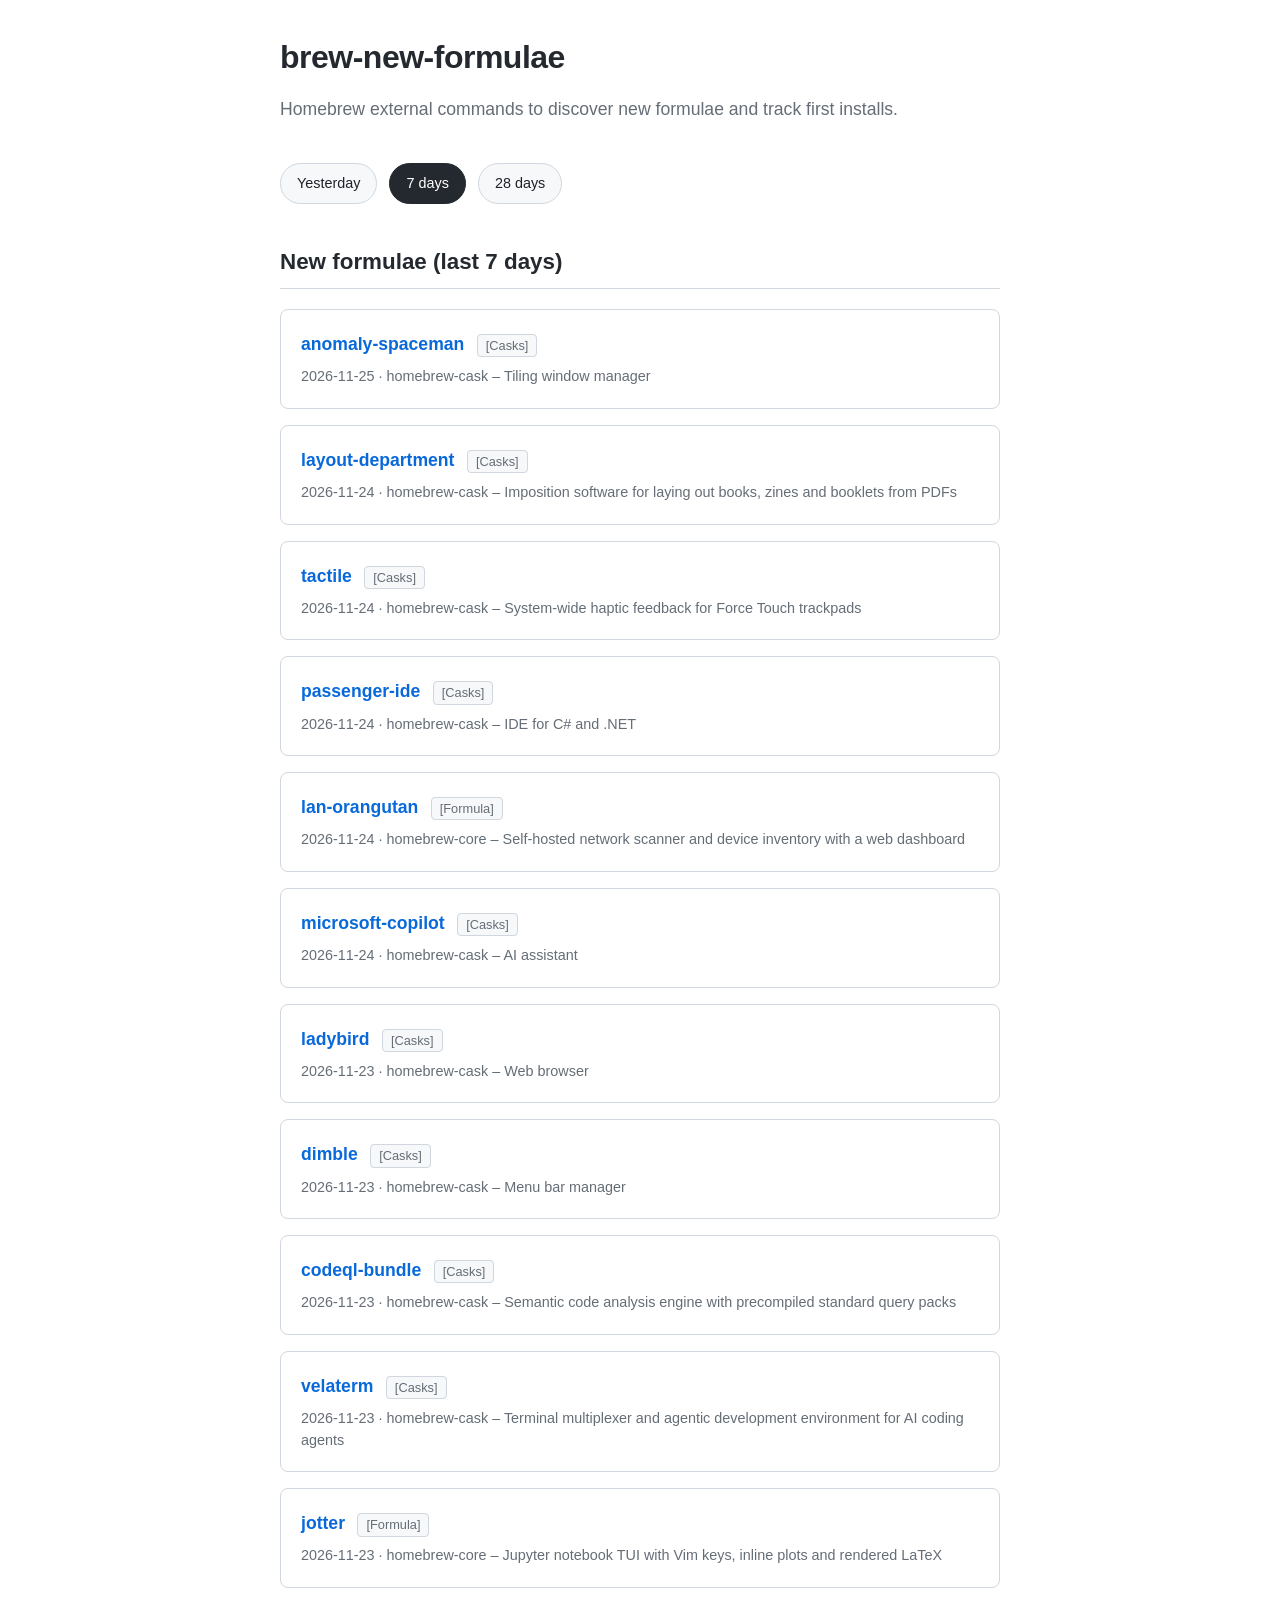
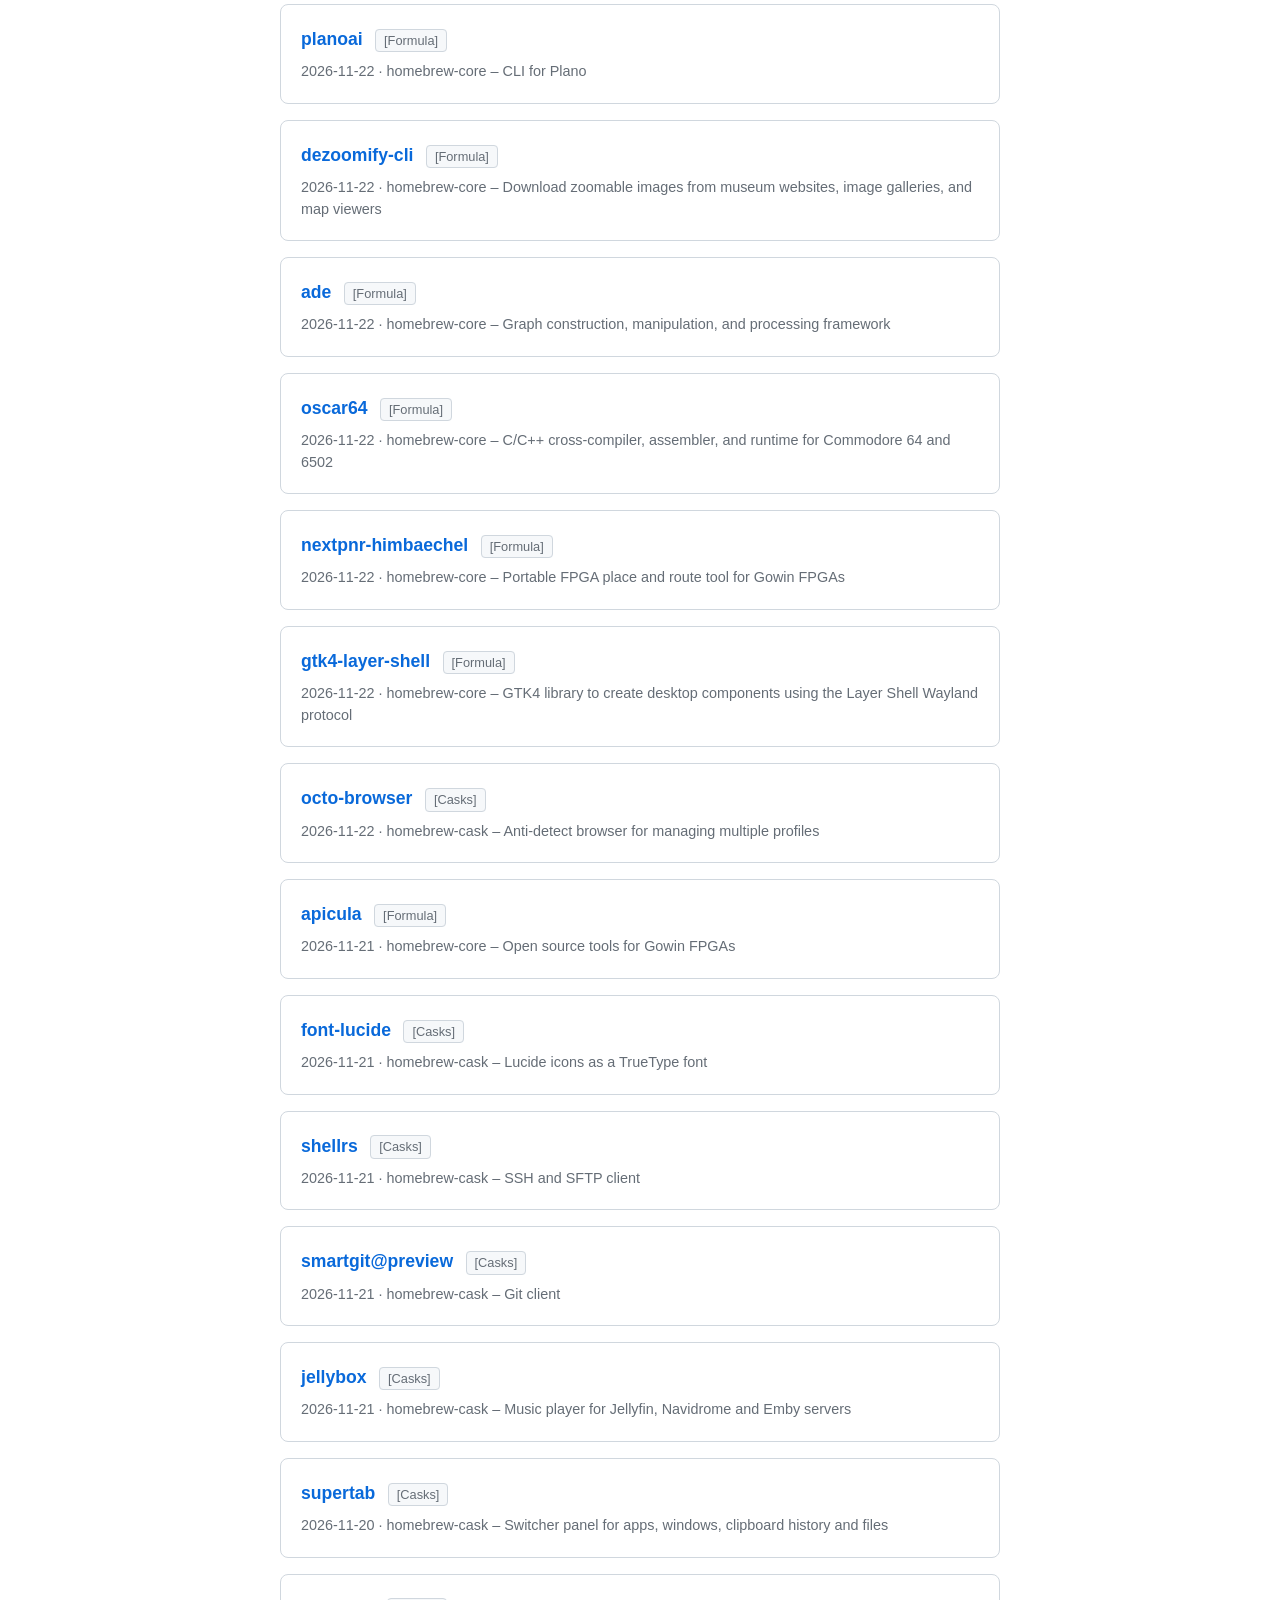
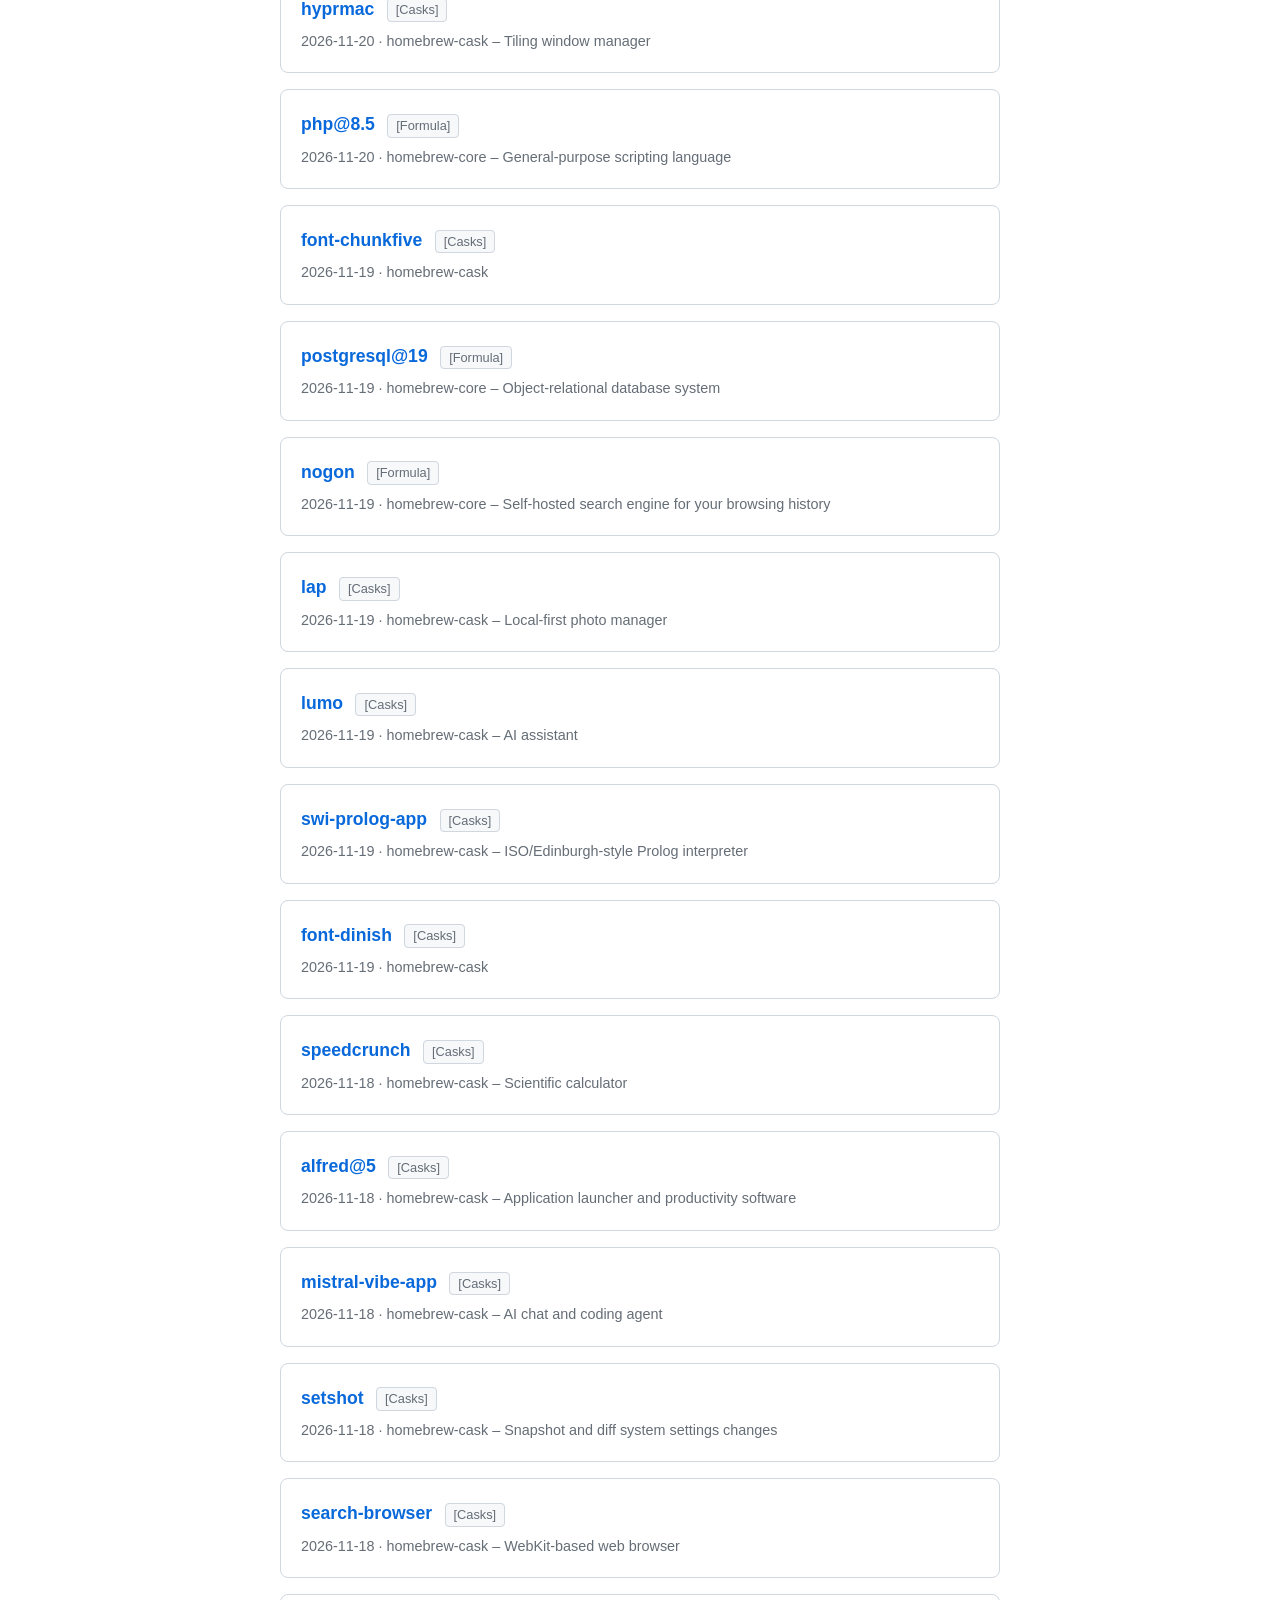
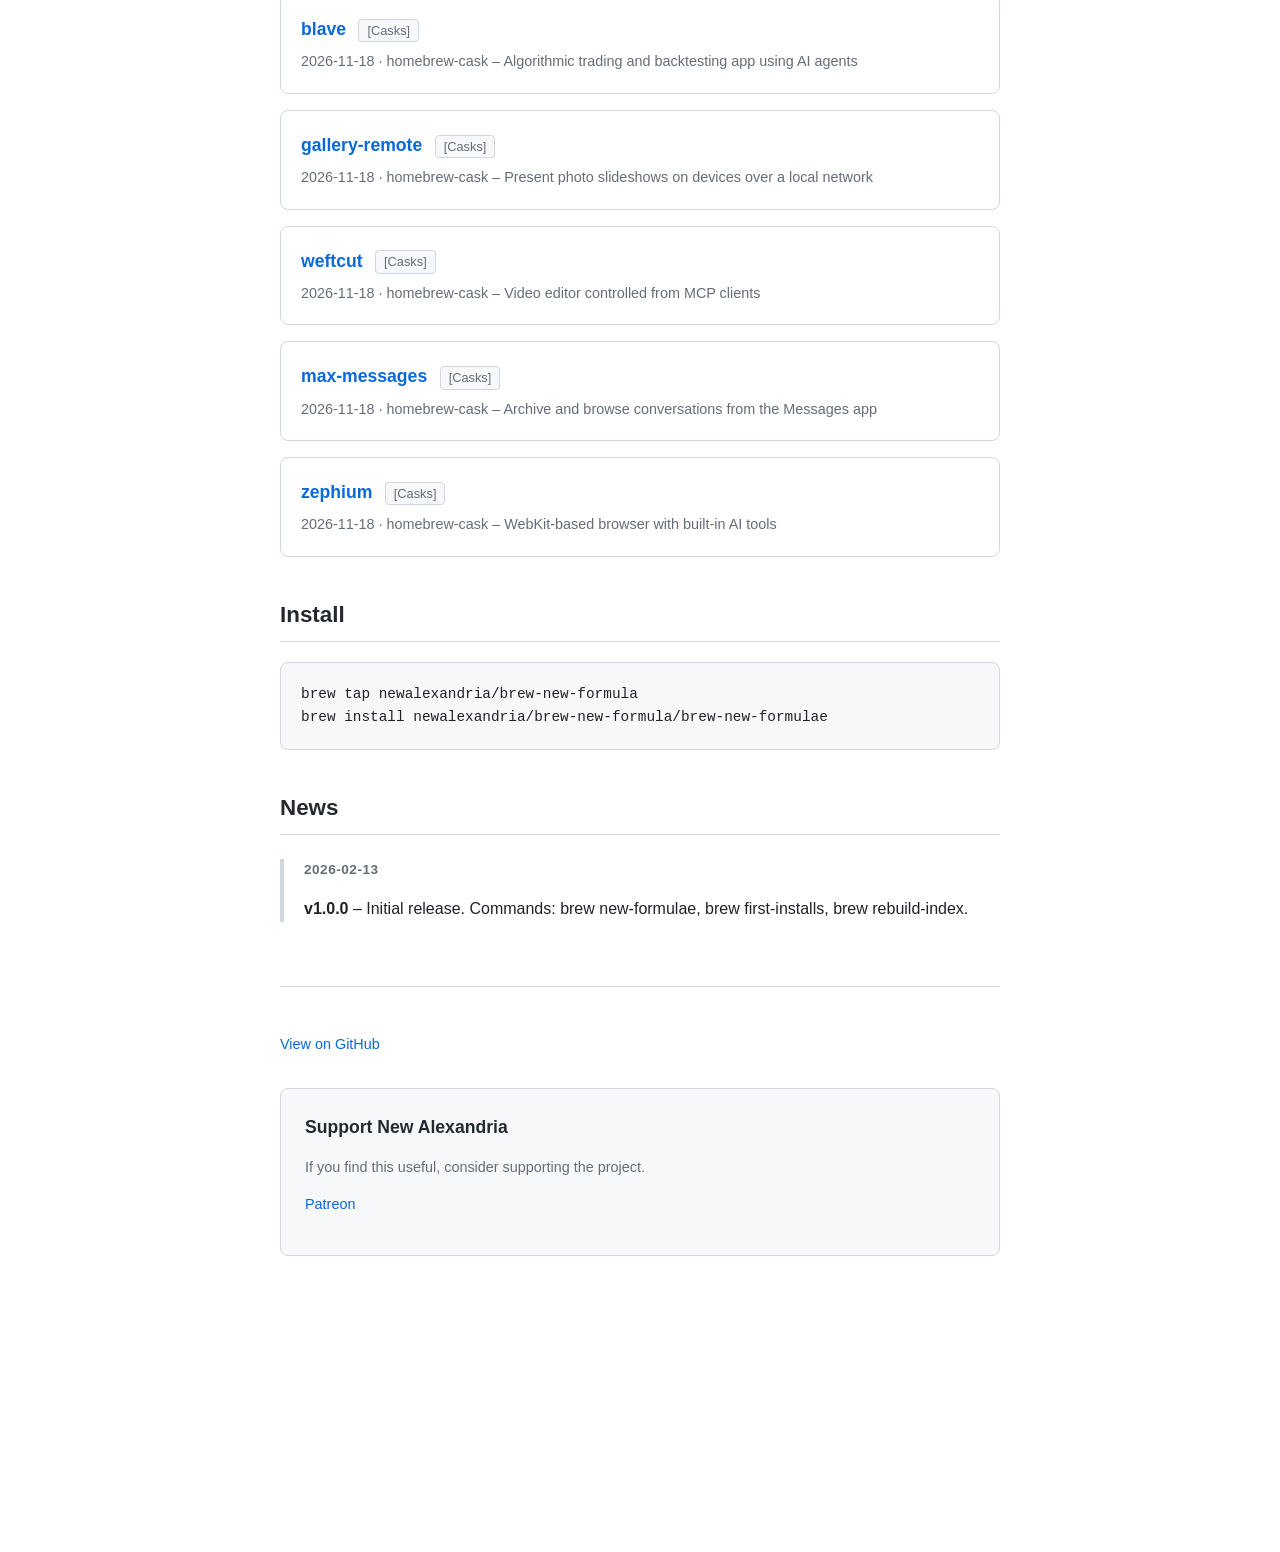
==== commit 76b9bac0: "chore(docs): rebuild microsite pages (7d / 28d / yesterday)" ====
--- a/docs/index.html
+++ b/docs/index.html
@@ -22,7 +22,8 @@
 
     <h2>New formulae (last 7 days)</h2>
     <div class="formula-list">
-      <div class="formula-item"><a href="https://layoutdepartment.com/" class="formula-name" rel="noopener noreferrer">layout-department</a> <a href="https://github.com/Homebrew/homebrew-cask" class="formula-tap" rel="noopener noreferrer">[Casks]</a><div class="formula-meta">2026-11-24 · homebrew-cask – Imposition software for laying out books, zines and booklets from PDFs</div></div>
+      <div class="formula-item"><a href="https://anoma.ly/spaceman/" class="formula-name" rel="noopener noreferrer">anomaly-spaceman</a> <a href="https://github.com/Homebrew/homebrew-cask" class="formula-tap" rel="noopener noreferrer">[Casks]</a><div class="formula-meta">2026-11-25 · homebrew-cask – Tiling window manager</div></div>
+<div class="formula-item"><a href="https://layoutdepartment.com/" class="formula-name" rel="noopener noreferrer">layout-department</a> <a href="https://github.com/Homebrew/homebrew-cask" class="formula-tap" rel="noopener noreferrer">[Casks]</a><div class="formula-meta">2026-11-24 · homebrew-cask – Imposition software for laying out books, zines and booklets from PDFs</div></div>
 <div class="formula-item"><a href="https://tactile.masn.studio/" class="formula-name" rel="noopener noreferrer">tactile</a> <a href="https://github.com/Homebrew/homebrew-cask" class="formula-tap" rel="noopener noreferrer">[Casks]</a><div class="formula-meta">2026-11-24 · homebrew-cask – System-wide haptic feedback for Force Touch trackpads</div></div>
 <div class="formula-item"><a href="https://passenger-ide.net/" class="formula-name" rel="noopener noreferrer">passenger-ide</a> <a href="https://github.com/Homebrew/homebrew-cask" class="formula-tap" rel="noopener noreferrer">[Casks]</a><div class="formula-meta">2026-11-24 · homebrew-cask – IDE for C# and .NET</div></div>
 <div class="formula-item"><a href="https://github.com/291-Group/LAN-Orangutan" class="formula-name" rel="noopener noreferrer">lan-orangutan</a> <a href="https://github.com/Homebrew/homebrew-core" class="formula-tap" rel="noopener noreferrer">[Formula]</a><div class="formula-meta">2026-11-24 · homebrew-core – Self-hosted network scanner and device inventory with a web dashboard</div></div>
@@ -64,9 +65,6 @@
 <div class="formula-item"><a href="https://weftcut.com/" class="formula-name" rel="noopener noreferrer">weftcut</a> <a href="https://github.com/Homebrew/homebrew-cask" class="formula-tap" rel="noopener noreferrer">[Casks]</a><div class="formula-meta">2026-11-18 · homebrew-cask – Video editor controlled from MCP clients</div></div>
 <div class="formula-item"><a href="https://www.mothsoftware.com/content/content/maxmessages.php" class="formula-name" rel="noopener noreferrer">max-messages</a> <a href="https://github.com/Homebrew/homebrew-cask" class="formula-tap" rel="noopener noreferrer">[Casks]</a><div class="formula-meta">2026-11-18 · homebrew-cask – Archive and browse conversations from the Messages app</div></div>
 <div class="formula-item"><a href="https://zephium.app/" class="formula-name" rel="noopener noreferrer">zephium</a> <a href="https://github.com/Homebrew/homebrew-cask" class="formula-tap" rel="noopener noreferrer">[Casks]</a><div class="formula-meta">2026-11-18 · homebrew-cask – WebKit-based browser with built-in AI tools</div></div>
-<div class="formula-item"><a href="https://www.ntwind.com/remote/screenshot.html" class="formula-name" rel="noopener noreferrer">screenshot-remote</a> <a href="https://github.com/Homebrew/homebrew-cask" class="formula-tap" rel="noopener noreferrer">[Casks]</a><div class="formula-meta">2026-11-17 · homebrew-cask – Capture screenshots on remote computers over a local network</div></div>
-<div class="formula-item"><a href="https://www.ntwind.com/remote/upload.html" class="formula-name" rel="noopener noreferrer">upload-remote</a> <a href="https://github.com/Homebrew/homebrew-cask" class="formula-tap" rel="noopener noreferrer">[Casks]</a><div class="formula-meta">2026-11-17 · homebrew-cask – Transfer files between devices over a local network</div></div>
-<div class="formula-item"><a href="https://noteifyapp.com/multidock/" class="formula-name" rel="noopener noreferrer">multidock</a> <a href="https://github.com/Homebrew/homebrew-cask" class="formula-tap" rel="noopener noreferrer">[Casks]</a><div class="formula-meta">2026-11-17 · homebrew-cask – Extra panels for apps, files and folders</div></div>
     </div>
 
     <h2>Install</h2>
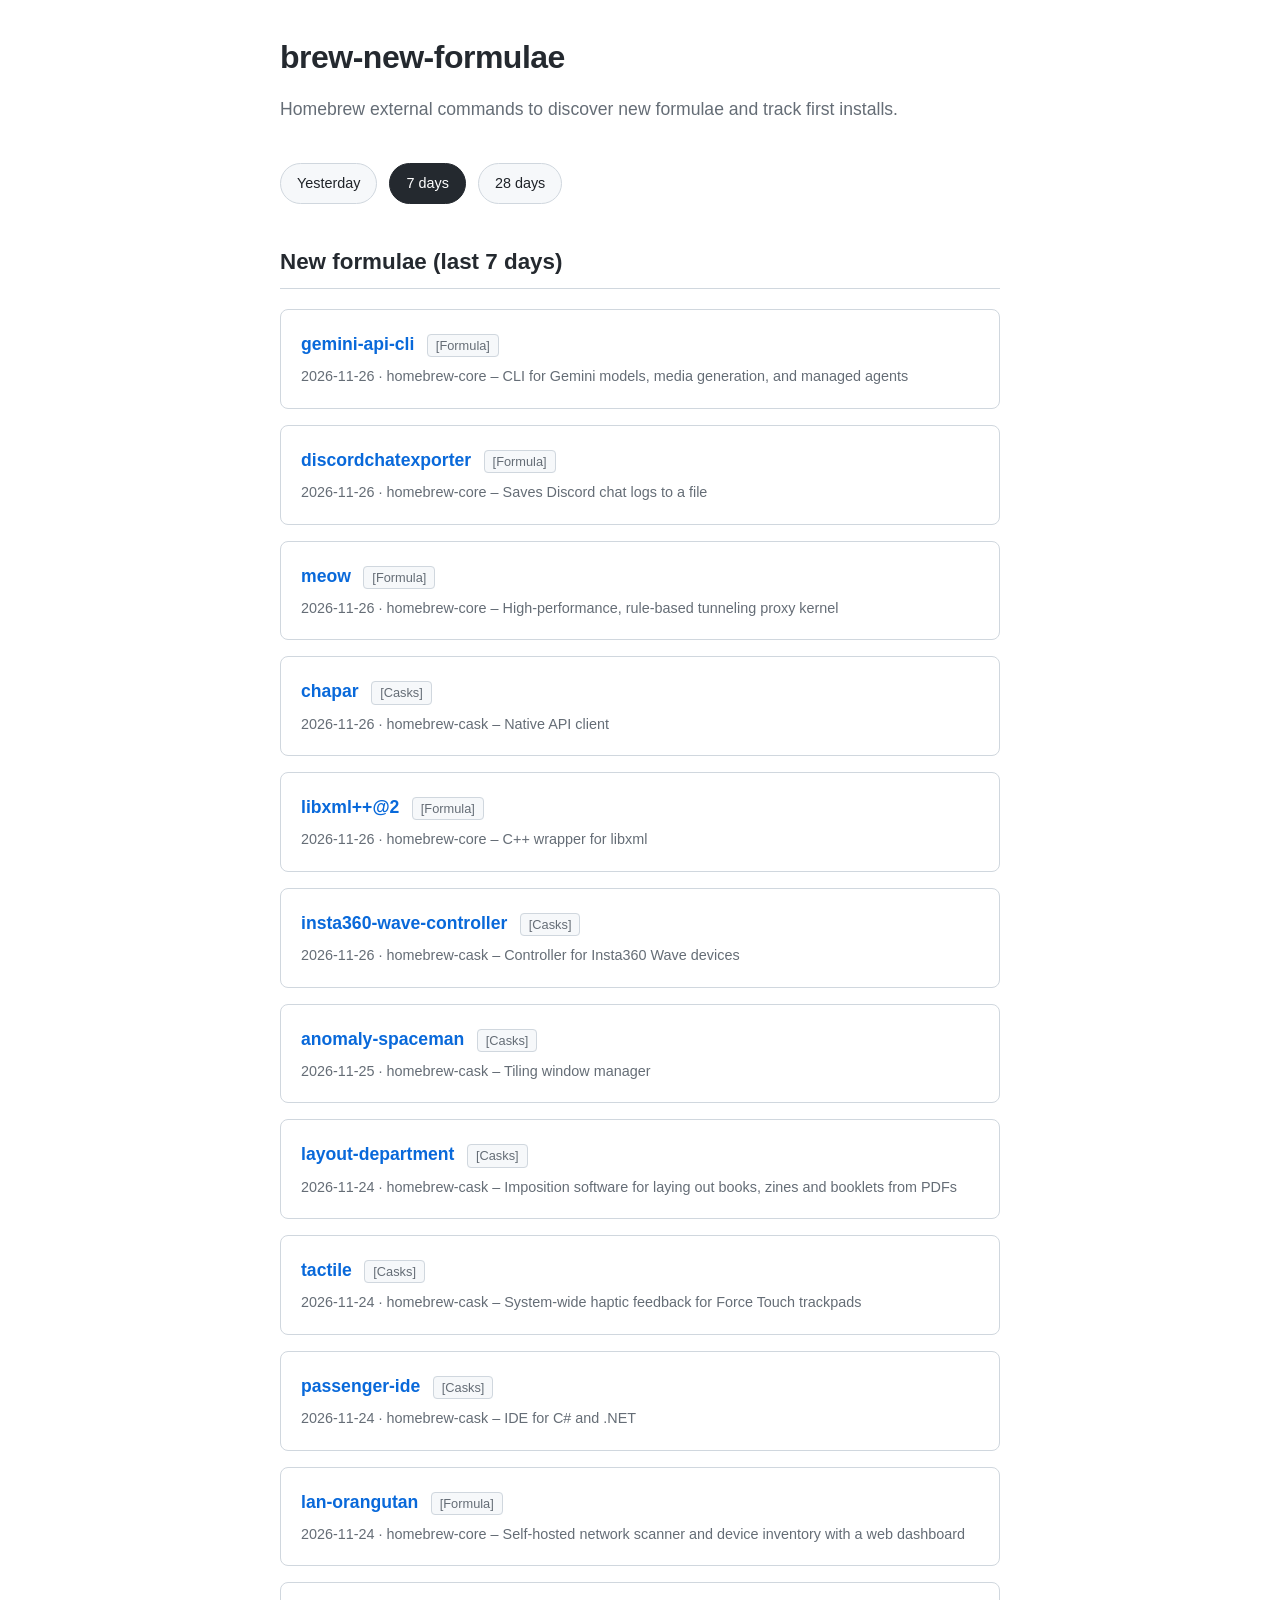
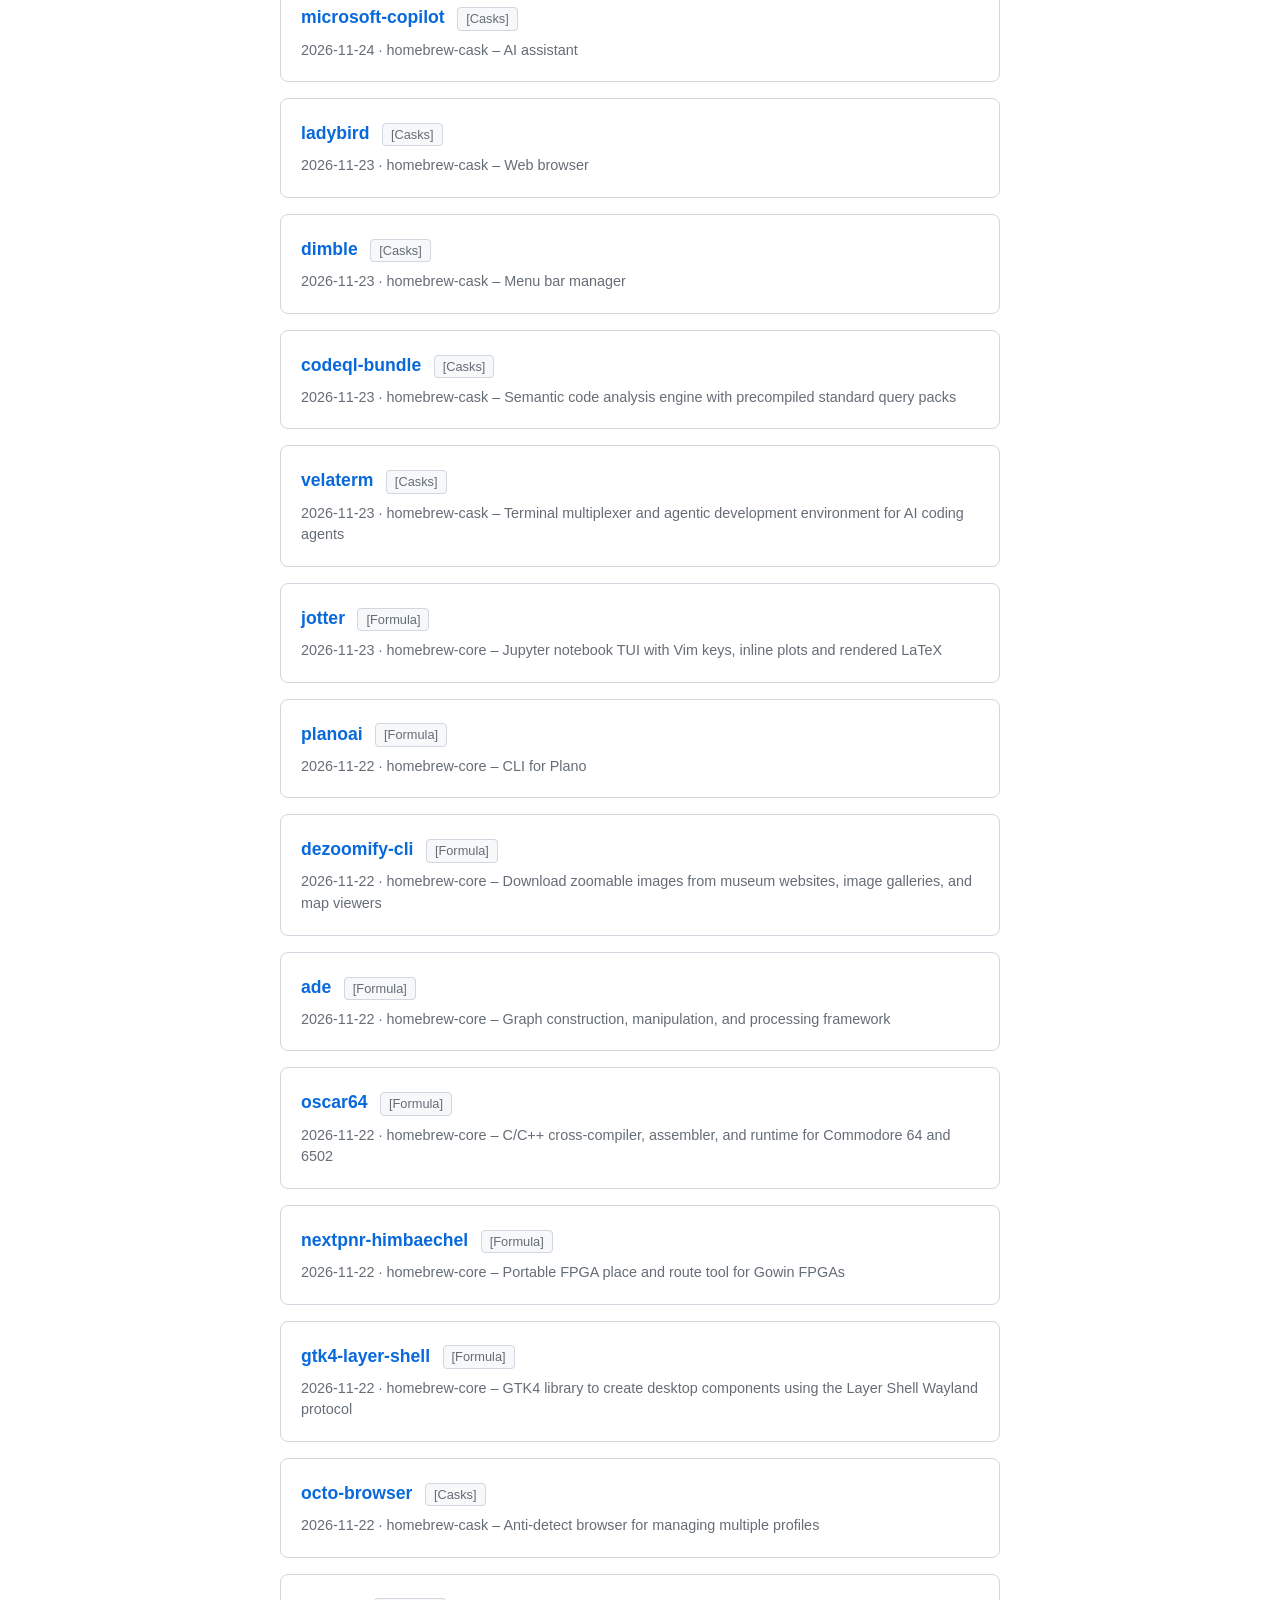
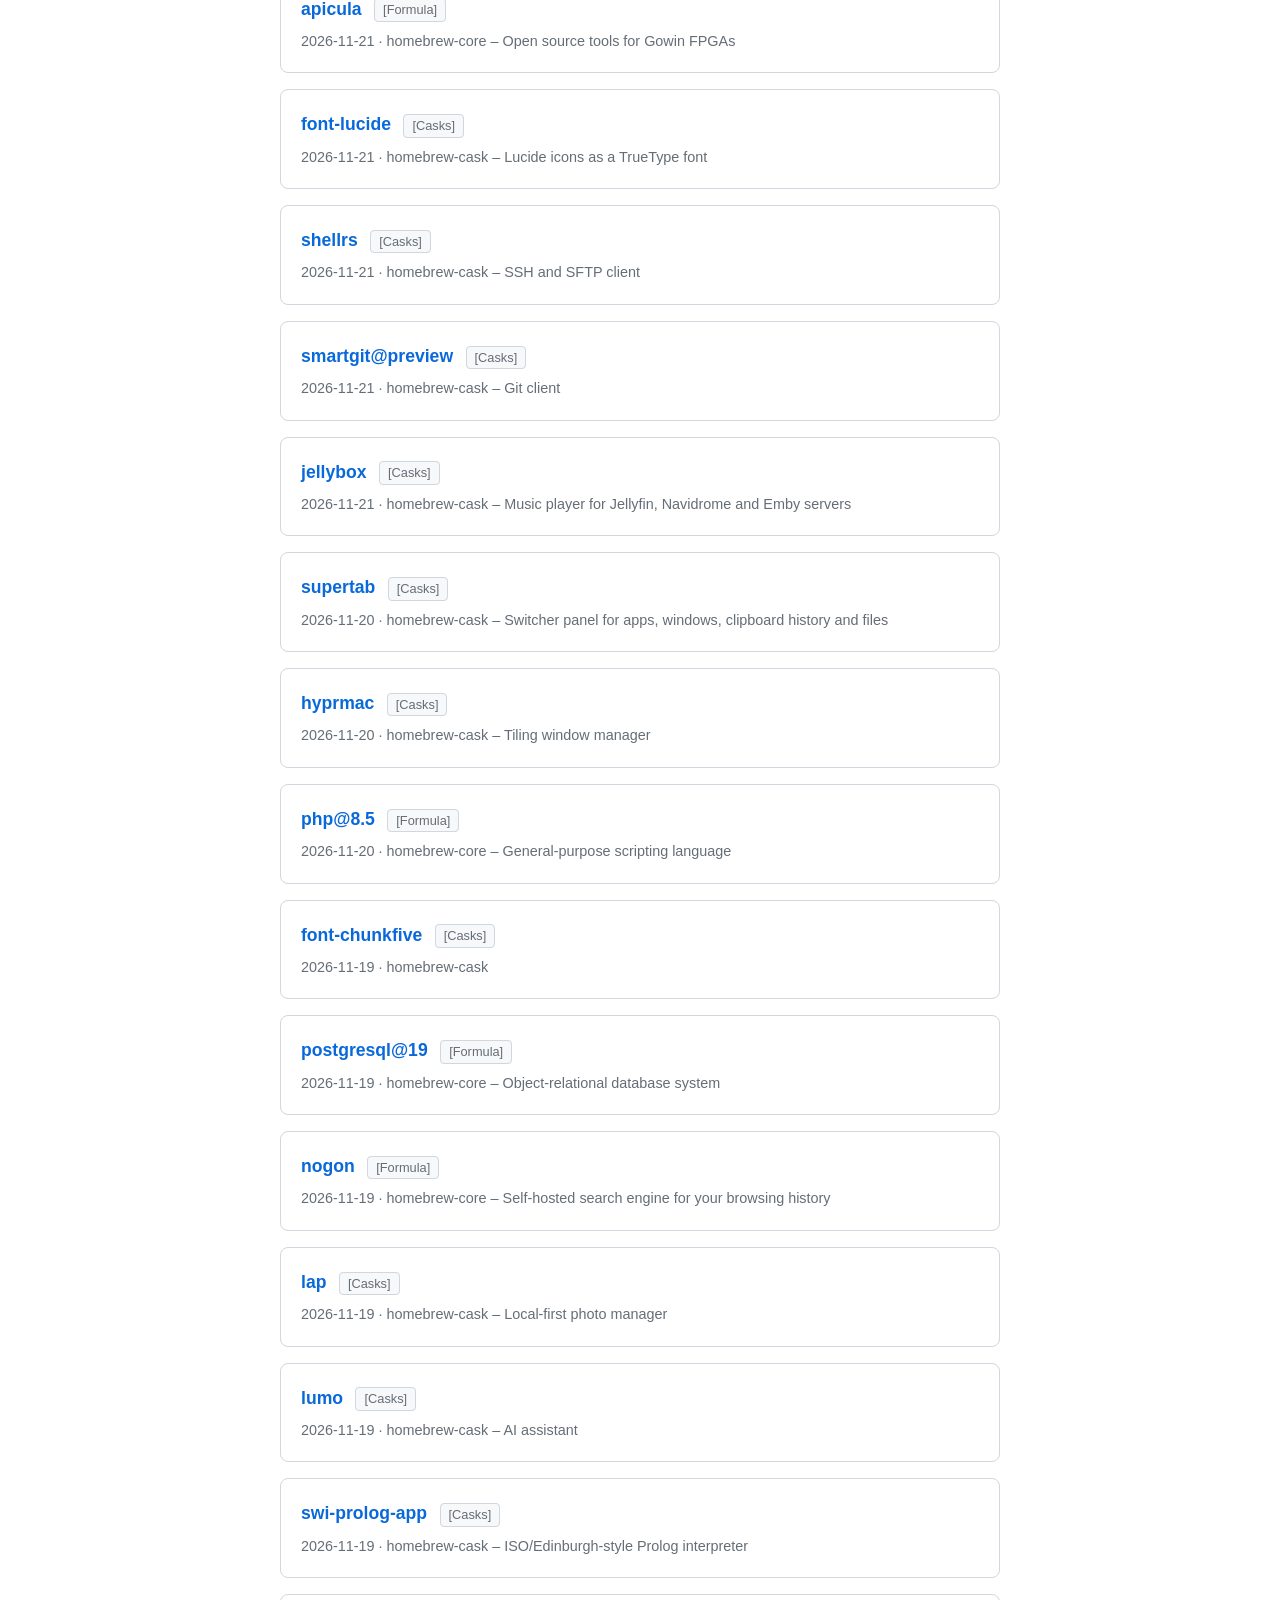
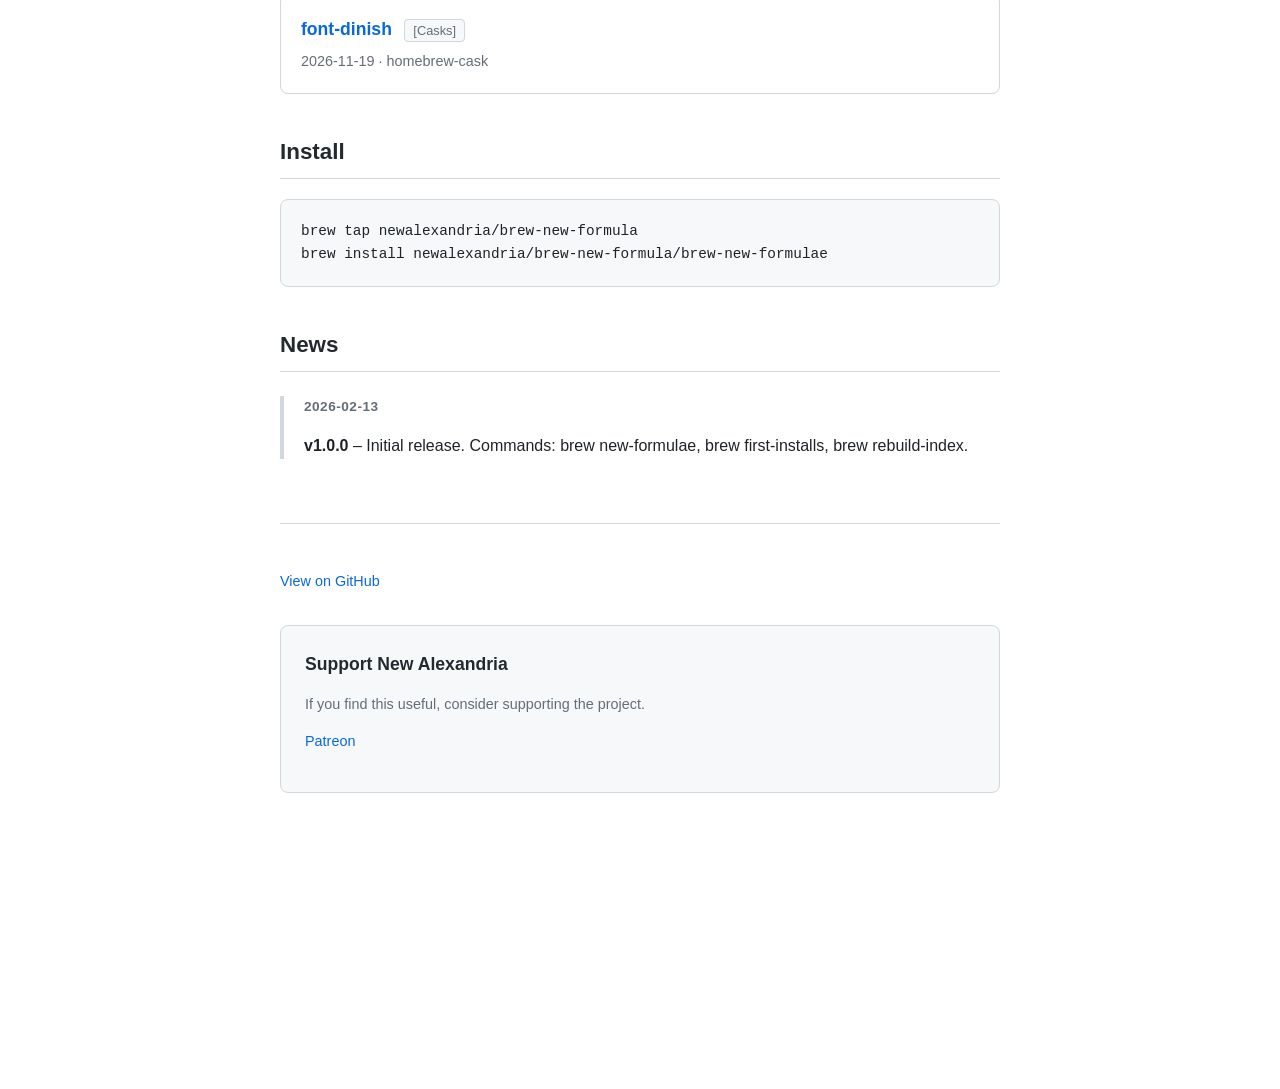
==== commit 50a82585: "chore(docs): rebuild microsite pages (7d / 28d / yesterday)" ====
--- a/docs/index.html
+++ b/docs/index.html
@@ -22,7 +22,13 @@
 
     <h2>New formulae (last 7 days)</h2>
     <div class="formula-list">
-      <div class="formula-item"><a href="https://anoma.ly/spaceman/" class="formula-name" rel="noopener noreferrer">anomaly-spaceman</a> <a href="https://github.com/Homebrew/homebrew-cask" class="formula-tap" rel="noopener noreferrer">[Casks]</a><div class="formula-meta">2026-11-25 · homebrew-cask – Tiling window manager</div></div>
+      <div class="formula-item"><a href="https://github.com/google-gemini/gemini-api-cli" class="formula-name" rel="noopener noreferrer">gemini-api-cli</a> <a href="https://github.com/Homebrew/homebrew-core" class="formula-tap" rel="noopener noreferrer">[Formula]</a><div class="formula-meta">2026-11-26 · homebrew-core – CLI for Gemini models, media generation, and managed agents</div></div>
+<div class="formula-item"><a href="https://github.com/Tyrrrz/DiscordChatExporter" class="formula-name" rel="noopener noreferrer">discordchatexporter</a> <a href="https://github.com/Homebrew/homebrew-core" class="formula-tap" rel="noopener noreferrer">[Formula]</a><div class="formula-meta">2026-11-26 · homebrew-core – Saves Discord chat logs to a file</div></div>
+<div class="formula-item"><a href="https://meow-rs.github.io/meow-rs/" class="formula-name" rel="noopener noreferrer">meow</a> <a href="https://github.com/Homebrew/homebrew-core" class="formula-tap" rel="noopener noreferrer">[Formula]</a><div class="formula-meta">2026-11-26 · homebrew-core – High-performance, rule-based tunneling proxy kernel</div></div>
+<div class="formula-item"><a href="https://chapar.rest/" class="formula-name" rel="noopener noreferrer">chapar</a> <a href="https://github.com/Homebrew/homebrew-cask" class="formula-tap" rel="noopener noreferrer">[Casks]</a><div class="formula-meta">2026-11-26 · homebrew-cask – Native API client</div></div>
+<div class="formula-item"><a href="https://libxmlplusplus.github.io/libxmlplusplus/" class="formula-name" rel="noopener noreferrer">libxml++@2</a> <a href="https://github.com/Homebrew/homebrew-core" class="formula-tap" rel="noopener noreferrer">[Formula]</a><div class="formula-meta">2026-11-26 · homebrew-core – C++ wrapper for libxml</div></div>
+<div class="formula-item"><a href="https://www.insta360.com/download/insta360-wave" class="formula-name" rel="noopener noreferrer">insta360-wave-controller</a> <a href="https://github.com/Homebrew/homebrew-cask" class="formula-tap" rel="noopener noreferrer">[Casks]</a><div class="formula-meta">2026-11-26 · homebrew-cask – Controller for Insta360 Wave devices</div></div>
+<div class="formula-item"><a href="https://anoma.ly/spaceman/" class="formula-name" rel="noopener noreferrer">anomaly-spaceman</a> <a href="https://github.com/Homebrew/homebrew-cask" class="formula-tap" rel="noopener noreferrer">[Casks]</a><div class="formula-meta">2026-11-25 · homebrew-cask – Tiling window manager</div></div>
 <div class="formula-item"><a href="https://layoutdepartment.com/" class="formula-name" rel="noopener noreferrer">layout-department</a> <a href="https://github.com/Homebrew/homebrew-cask" class="formula-tap" rel="noopener noreferrer">[Casks]</a><div class="formula-meta">2026-11-24 · homebrew-cask – Imposition software for laying out books, zines and booklets from PDFs</div></div>
 <div class="formula-item"><a href="https://tactile.masn.studio/" class="formula-name" rel="noopener noreferrer">tactile</a> <a href="https://github.com/Homebrew/homebrew-cask" class="formula-tap" rel="noopener noreferrer">[Casks]</a><div class="formula-meta">2026-11-24 · homebrew-cask – System-wide haptic feedback for Force Touch trackpads</div></div>
 <div class="formula-item"><a href="https://passenger-ide.net/" class="formula-name" rel="noopener noreferrer">passenger-ide</a> <a href="https://github.com/Homebrew/homebrew-cask" class="formula-tap" rel="noopener noreferrer">[Casks]</a><div class="formula-meta">2026-11-24 · homebrew-cask – IDE for C# and .NET</div></div>
@@ -55,16 +61,6 @@
 <div class="formula-item"><a href="https://proton.me/lumo" class="formula-name" rel="noopener noreferrer">lumo</a> <a href="https://github.com/Homebrew/homebrew-cask" class="formula-tap" rel="noopener noreferrer">[Casks]</a><div class="formula-meta">2026-11-19 · homebrew-cask – AI assistant</div></div>
 <div class="formula-item"><a href="https://www.swi-prolog.org/" class="formula-name" rel="noopener noreferrer">swi-prolog-app</a> <a href="https://github.com/Homebrew/homebrew-cask" class="formula-tap" rel="noopener noreferrer">[Casks]</a><div class="formula-meta">2026-11-19 · homebrew-cask – ISO/Edinburgh-style Prolog interpreter</div></div>
 <div class="formula-item"><a href="https://github.com/playbeing/dinish" class="formula-name" rel="noopener noreferrer">font-dinish</a> <a href="https://github.com/Homebrew/homebrew-cask" class="formula-tap" rel="noopener noreferrer">[Casks]</a><div class="formula-meta">2026-11-19 · homebrew-cask</div></div>
-<div class="formula-item"><a href="https://speedcrunch.org/" class="formula-name" rel="noopener noreferrer">speedcrunch</a> <a href="https://github.com/Homebrew/homebrew-cask" class="formula-tap" rel="noopener noreferrer">[Casks]</a><div class="formula-meta">2026-11-18 · homebrew-cask – Scientific calculator</div></div>
-<div class="formula-item"><a href="https://www.alfredapp.com/" class="formula-name" rel="noopener noreferrer">alfred@5</a> <a href="https://github.com/Homebrew/homebrew-cask" class="formula-tap" rel="noopener noreferrer">[Casks]</a><div class="formula-meta">2026-11-18 · homebrew-cask – Application launcher and productivity software</div></div>
-<div class="formula-item"><a href="https://mistral.ai/products/vibe/" class="formula-name" rel="noopener noreferrer">mistral-vibe-app</a> <a href="https://github.com/Homebrew/homebrew-cask" class="formula-tap" rel="noopener noreferrer">[Casks]</a><div class="formula-meta">2026-11-18 · homebrew-cask – AI chat and coding agent</div></div>
-<div class="formula-item"><a href="https://tidbits.com/setshot/" class="formula-name" rel="noopener noreferrer">setshot</a> <a href="https://github.com/Homebrew/homebrew-cask" class="formula-tap" rel="noopener noreferrer">[Casks]</a><div class="formula-meta">2026-11-18 · homebrew-cask – Snapshot and diff system settings changes</div></div>
-<div class="formula-item"><a href="https://officecommun.com/search" class="formula-name" rel="noopener noreferrer">search-browser</a> <a href="https://github.com/Homebrew/homebrew-cask" class="formula-tap" rel="noopener noreferrer">[Casks]</a><div class="formula-meta">2026-11-18 · homebrew-cask – WebKit-based web browser</div></div>
-<div class="formula-item"><a href="https://blave.org/" class="formula-name" rel="noopener noreferrer">blave</a> <a href="https://github.com/Homebrew/homebrew-cask" class="formula-tap" rel="noopener noreferrer">[Casks]</a><div class="formula-meta">2026-11-18 · homebrew-cask – Algorithmic trading and backtesting app using AI agents</div></div>
-<div class="formula-item"><a href="https://www.ntwind.com/remote/gallery.html" class="formula-name" rel="noopener noreferrer">gallery-remote</a> <a href="https://github.com/Homebrew/homebrew-cask" class="formula-tap" rel="noopener noreferrer">[Casks]</a><div class="formula-meta">2026-11-18 · homebrew-cask – Present photo slideshows on devices over a local network</div></div>
-<div class="formula-item"><a href="https://weftcut.com/" class="formula-name" rel="noopener noreferrer">weftcut</a> <a href="https://github.com/Homebrew/homebrew-cask" class="formula-tap" rel="noopener noreferrer">[Casks]</a><div class="formula-meta">2026-11-18 · homebrew-cask – Video editor controlled from MCP clients</div></div>
-<div class="formula-item"><a href="https://www.mothsoftware.com/content/content/maxmessages.php" class="formula-name" rel="noopener noreferrer">max-messages</a> <a href="https://github.com/Homebrew/homebrew-cask" class="formula-tap" rel="noopener noreferrer">[Casks]</a><div class="formula-meta">2026-11-18 · homebrew-cask – Archive and browse conversations from the Messages app</div></div>
-<div class="formula-item"><a href="https://zephium.app/" class="formula-name" rel="noopener noreferrer">zephium</a> <a href="https://github.com/Homebrew/homebrew-cask" class="formula-tap" rel="noopener noreferrer">[Casks]</a><div class="formula-meta">2026-11-18 · homebrew-cask – WebKit-based browser with built-in AI tools</div></div>
     </div>
 
     <h2>Install</h2>
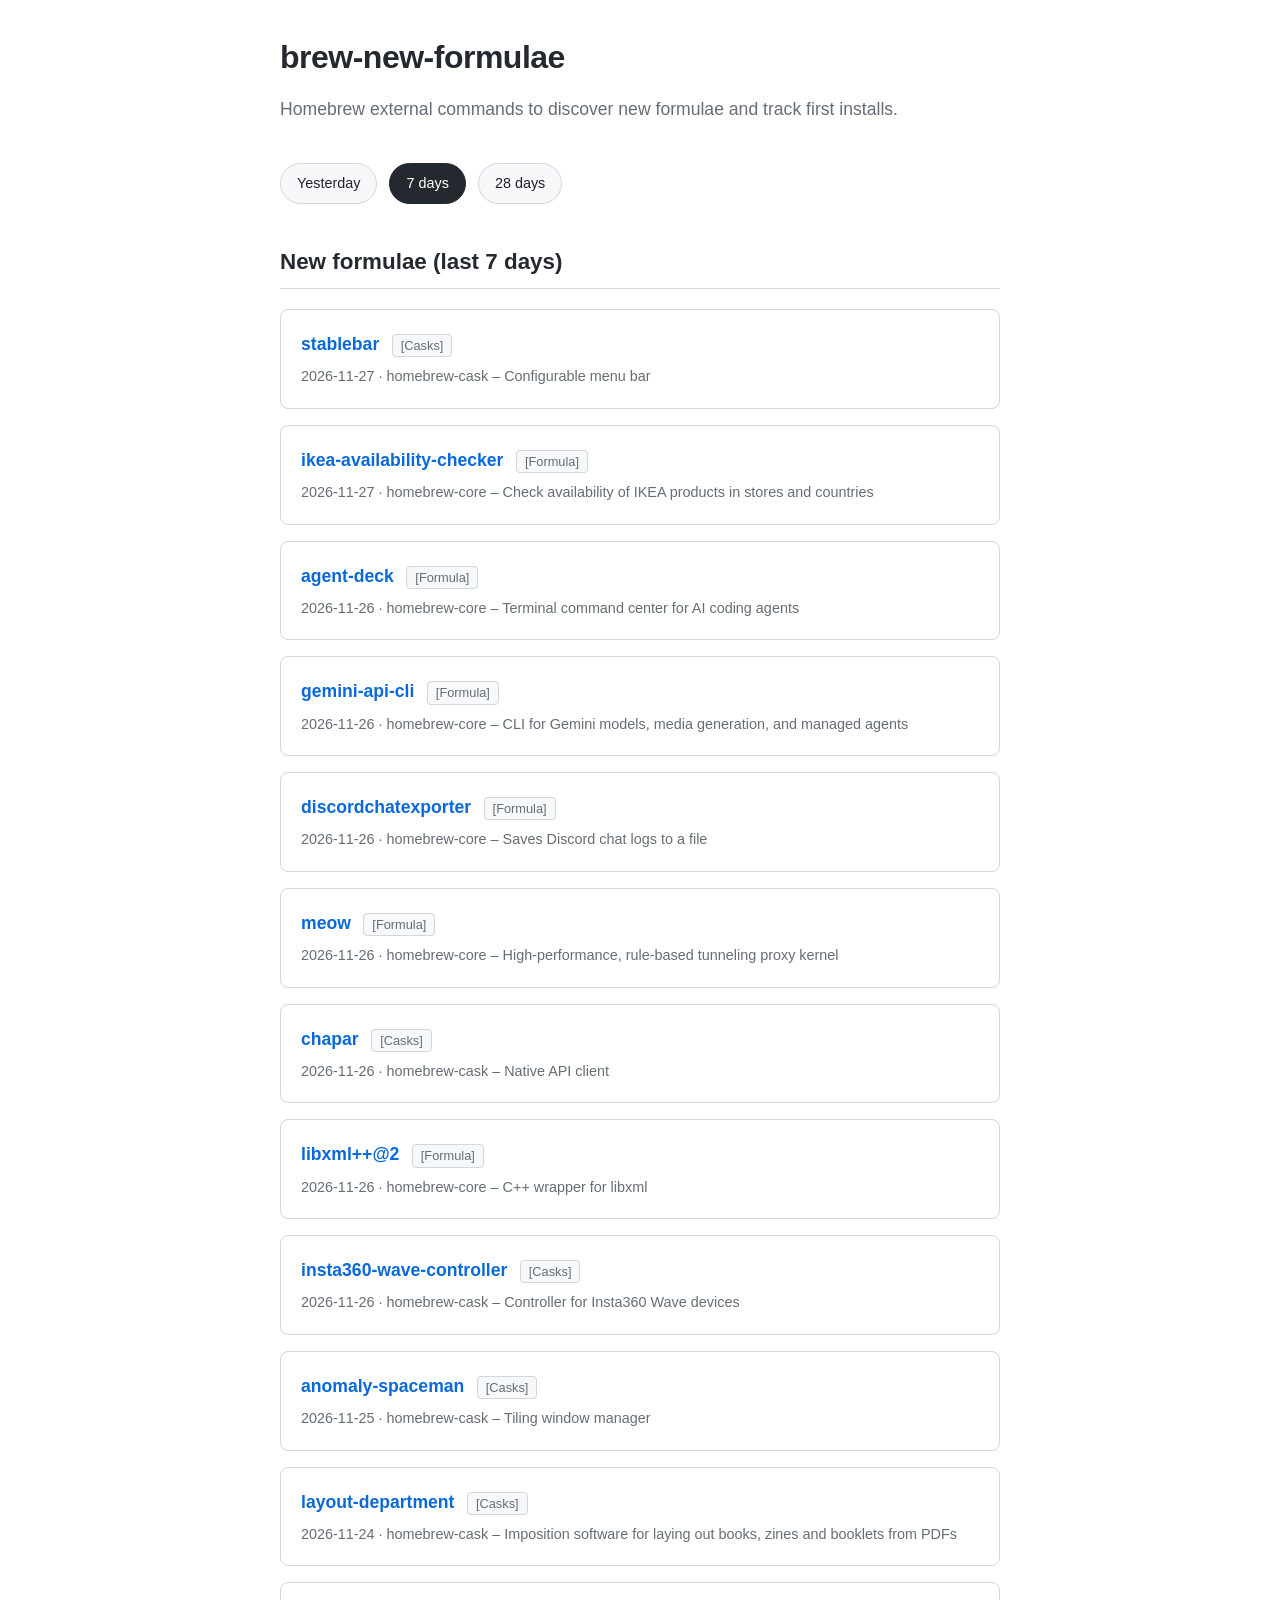
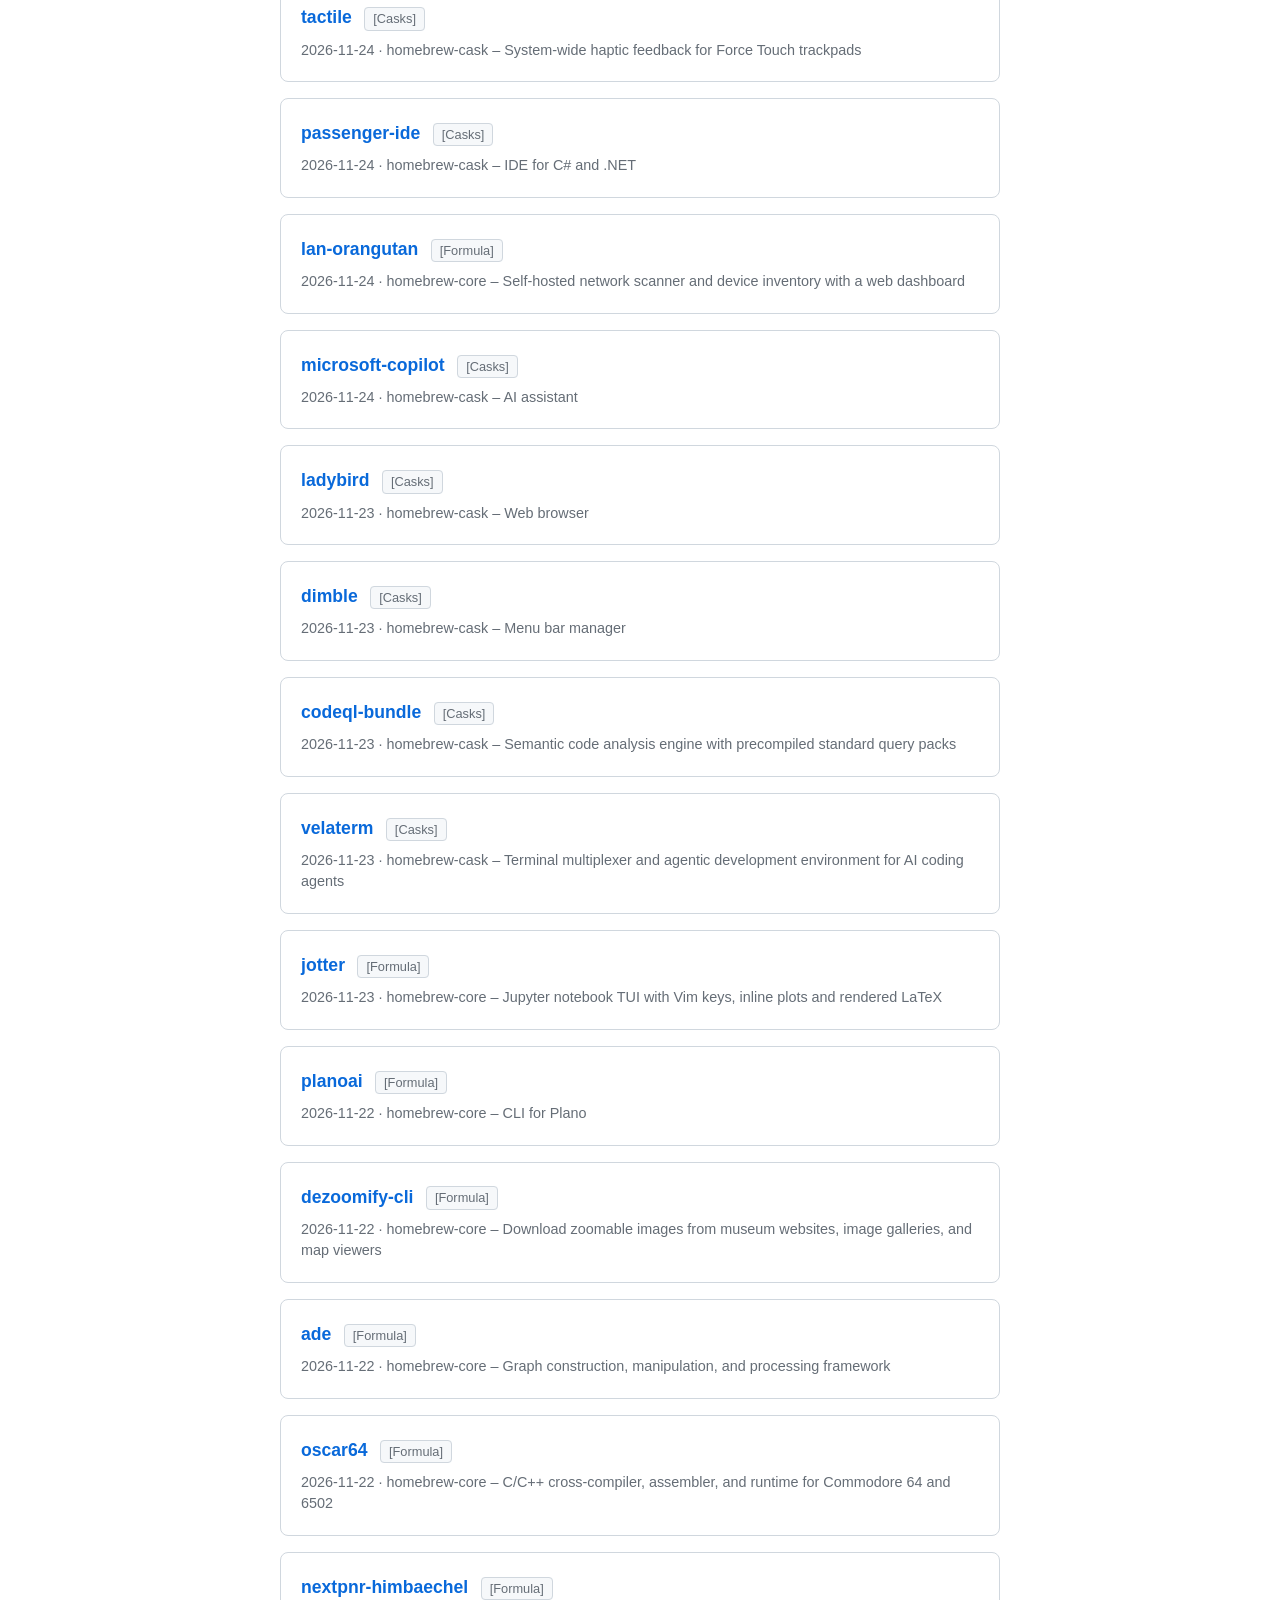
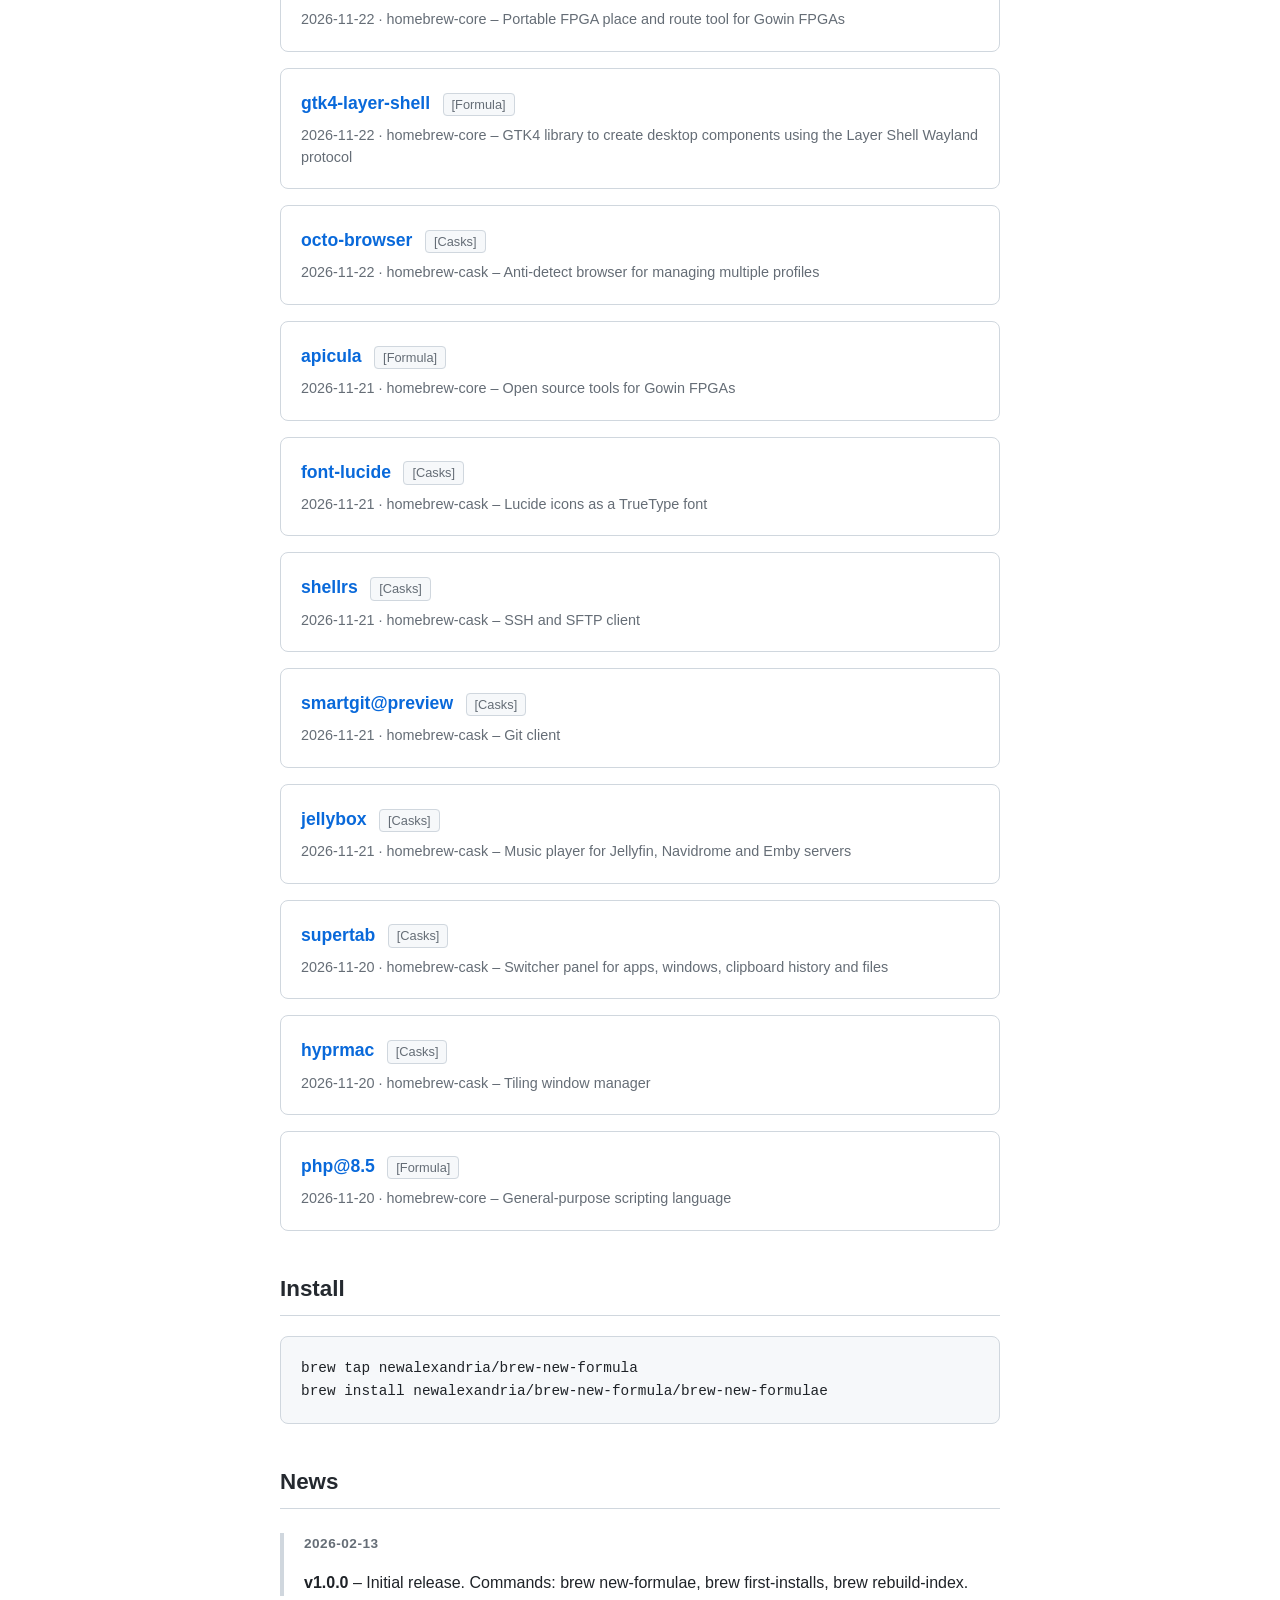
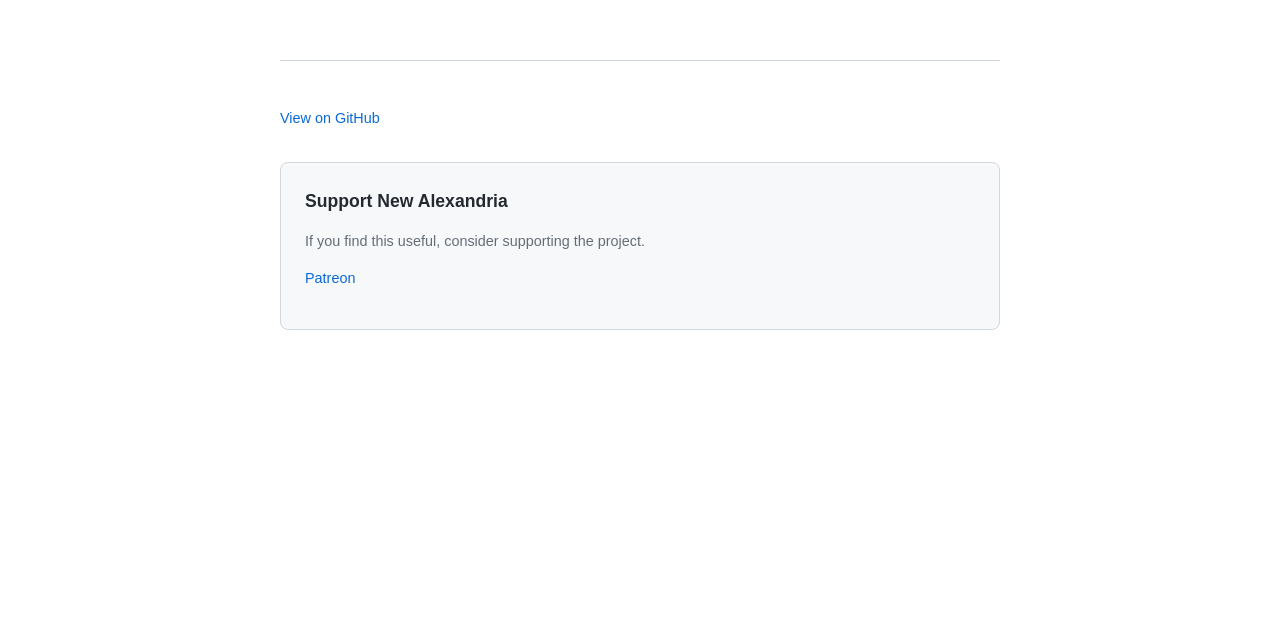
==== commit 15090346: "chore(docs): rebuild microsite pages (7d / 28d / yesterday)" ====
--- a/docs/index.html
+++ b/docs/index.html
@@ -22,7 +22,10 @@
 
     <h2>New formulae (last 7 days)</h2>
     <div class="formula-list">
-      <div class="formula-item"><a href="https://github.com/google-gemini/gemini-api-cli" class="formula-name" rel="noopener noreferrer">gemini-api-cli</a> <a href="https://github.com/Homebrew/homebrew-core" class="formula-tap" rel="noopener noreferrer">[Formula]</a><div class="formula-meta">2026-11-26 · homebrew-core – CLI for Gemini models, media generation, and managed agents</div></div>
+      <div class="formula-item"><a href="https://stablebar.app/" class="formula-name" rel="noopener noreferrer">stablebar</a> <a href="https://github.com/Homebrew/homebrew-cask" class="formula-tap" rel="noopener noreferrer">[Casks]</a><div class="formula-meta">2026-11-27 · homebrew-cask – Configurable menu bar</div></div>
+<div class="formula-item"><a href="https://github.com/Ephigenia/ikea-availability-checker" class="formula-name" rel="noopener noreferrer">ikea-availability-checker</a> <a href="https://github.com/Homebrew/homebrew-core" class="formula-tap" rel="noopener noreferrer">[Formula]</a><div class="formula-meta">2026-11-27 · homebrew-core – Check availability of IKEA products in stores and countries</div></div>
+<div class="formula-item"><a href="https://github.com/asheshgoplani/agent-deck" class="formula-name" rel="noopener noreferrer">agent-deck</a> <a href="https://github.com/Homebrew/homebrew-core" class="formula-tap" rel="noopener noreferrer">[Formula]</a><div class="formula-meta">2026-11-26 · homebrew-core – Terminal command center for AI coding agents</div></div>
+<div class="formula-item"><a href="https://github.com/google-gemini/gemini-api-cli" class="formula-name" rel="noopener noreferrer">gemini-api-cli</a> <a href="https://github.com/Homebrew/homebrew-core" class="formula-tap" rel="noopener noreferrer">[Formula]</a><div class="formula-meta">2026-11-26 · homebrew-core – CLI for Gemini models, media generation, and managed agents</div></div>
 <div class="formula-item"><a href="https://github.com/Tyrrrz/DiscordChatExporter" class="formula-name" rel="noopener noreferrer">discordchatexporter</a> <a href="https://github.com/Homebrew/homebrew-core" class="formula-tap" rel="noopener noreferrer">[Formula]</a><div class="formula-meta">2026-11-26 · homebrew-core – Saves Discord chat logs to a file</div></div>
 <div class="formula-item"><a href="https://meow-rs.github.io/meow-rs/" class="formula-name" rel="noopener noreferrer">meow</a> <a href="https://github.com/Homebrew/homebrew-core" class="formula-tap" rel="noopener noreferrer">[Formula]</a><div class="formula-meta">2026-11-26 · homebrew-core – High-performance, rule-based tunneling proxy kernel</div></div>
 <div class="formula-item"><a href="https://chapar.rest/" class="formula-name" rel="noopener noreferrer">chapar</a> <a href="https://github.com/Homebrew/homebrew-cask" class="formula-tap" rel="noopener noreferrer">[Casks]</a><div class="formula-meta">2026-11-26 · homebrew-cask – Native API client</div></div>
@@ -54,13 +57,6 @@
 <div class="formula-item"><a href="https://noteifyapp.com/supertab/" class="formula-name" rel="noopener noreferrer">supertab</a> <a href="https://github.com/Homebrew/homebrew-cask" class="formula-tap" rel="noopener noreferrer">[Casks]</a><div class="formula-meta">2026-11-20 · homebrew-cask – Switcher panel for apps, windows, clipboard history and files</div></div>
 <div class="formula-item"><a href="https://hyprmac.app/" class="formula-name" rel="noopener noreferrer">hyprmac</a> <a href="https://github.com/Homebrew/homebrew-cask" class="formula-tap" rel="noopener noreferrer">[Casks]</a><div class="formula-meta">2026-11-20 · homebrew-cask – Tiling window manager</div></div>
 <div class="formula-item"><a href="https://www.php.net/" class="formula-name" rel="noopener noreferrer">php@8.5</a> <a href="https://github.com/Homebrew/homebrew-core" class="formula-tap" rel="noopener noreferrer">[Formula]</a><div class="formula-meta">2026-11-20 · homebrew-core – General-purpose scripting language</div></div>
-<div class="formula-item"><a href="https://www.theleagueofmoveabletype.com/chunk" class="formula-name" rel="noopener noreferrer">font-chunkfive</a> <a href="https://github.com/Homebrew/homebrew-cask" class="formula-tap" rel="noopener noreferrer">[Casks]</a><div class="formula-meta">2026-11-19 · homebrew-cask</div></div>
-<div class="formula-item"><a href="https://www.postgresql.org/" class="formula-name" rel="noopener noreferrer">postgresql@19</a> <a href="https://github.com/Homebrew/homebrew-core" class="formula-tap" rel="noopener noreferrer">[Formula]</a><div class="formula-meta">2026-11-19 · homebrew-core – Object-relational database system</div></div>
-<div class="formula-item"><a href="https://nogon.eu/" class="formula-name" rel="noopener noreferrer">nogon</a> <a href="https://github.com/Homebrew/homebrew-core" class="formula-tap" rel="noopener noreferrer">[Formula]</a><div class="formula-meta">2026-11-19 · homebrew-core – Self-hosted search engine for your browsing history</div></div>
-<div class="formula-item"><a href="https://julyx10.github.io/lap/" class="formula-name" rel="noopener noreferrer">lap</a> <a href="https://github.com/Homebrew/homebrew-cask" class="formula-tap" rel="noopener noreferrer">[Casks]</a><div class="formula-meta">2026-11-19 · homebrew-cask – Local-first photo manager</div></div>
-<div class="formula-item"><a href="https://proton.me/lumo" class="formula-name" rel="noopener noreferrer">lumo</a> <a href="https://github.com/Homebrew/homebrew-cask" class="formula-tap" rel="noopener noreferrer">[Casks]</a><div class="formula-meta">2026-11-19 · homebrew-cask – AI assistant</div></div>
-<div class="formula-item"><a href="https://www.swi-prolog.org/" class="formula-name" rel="noopener noreferrer">swi-prolog-app</a> <a href="https://github.com/Homebrew/homebrew-cask" class="formula-tap" rel="noopener noreferrer">[Casks]</a><div class="formula-meta">2026-11-19 · homebrew-cask – ISO/Edinburgh-style Prolog interpreter</div></div>
-<div class="formula-item"><a href="https://github.com/playbeing/dinish" class="formula-name" rel="noopener noreferrer">font-dinish</a> <a href="https://github.com/Homebrew/homebrew-cask" class="formula-tap" rel="noopener noreferrer">[Casks]</a><div class="formula-meta">2026-11-19 · homebrew-cask</div></div>
     </div>
 
     <h2>Install</h2>
